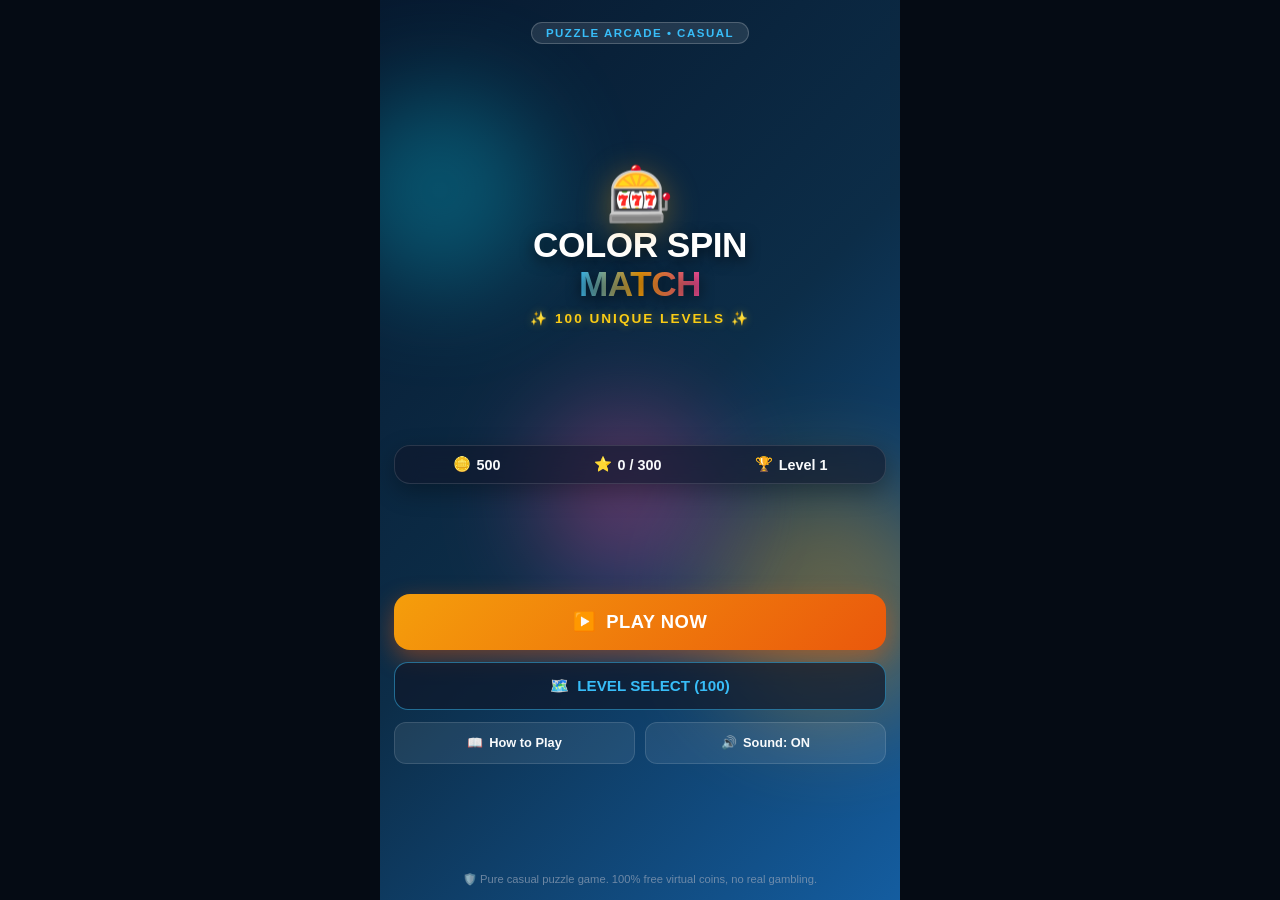
==== index.html @ ac259c71 "feat: initialize Color Spin Match game foundation - Add project structure with index.html, style.css" ====
<!DOCTYPE html>
<html lang="en">
<head>
  <meta charset="UTF-8">
  <meta name="viewport" content="width=device-width, initial-scale=1.0, maximum-scale=1.0, user-scalable=no, viewport-fit=cover">
  <meta name="description" content="Color Spin Match – 100 Level Casual Slot Match Puzzle Game">
  <meta name="theme-color" content="#050b14">
  <title>Color Spin Match – 100 Levels</title>
  <link rel="stylesheet" href="./style.css">
</head>
<body>
  <!-- Canvas for Celebration Particles & Fireworks -->
  <canvas id="particles-canvas"></canvas>

  <!-- Main Container -->
  <div id="app" class="app-container">

    <!-- HOME SCREEN -->
    <section id="screen-home" class="screen active">
      <div class="home-decorations">
        <div class="decor-orb orb-1"></div>
        <div class="decor-orb orb-2"></div>
        <div class="decor-orb orb-3"></div>
      </div>
      <div class="home-content">
        <div class="game-badge">PUZZLE ARCADE • CASUAL</div>
        <div class="logo-group">
          <div class="logo-icon-spin">🎰</div>
          <h1 class="game-title">COLOR SPIN<br><span class="title-highlight">MATCH</span></h1>
          <div class="level-tag">✨ 100 UNIQUE LEVELS ✨</div>
        </div>

        <div class="home-stats-card">
          <div class="stat-pill">
            <span class="pill-icon">🪙</span>
            <span id="home-coins" class="pill-val">500</span>
          </div>
          <div class="stat-pill">
            <span class="pill-icon">⭐</span>
            <span id="home-stars" class="pill-val">0 / 300</span>
          </div>
          <div class="stat-pill">
            <span class="pill-icon">🏆</span>
            <span id="home-level-progress" class="pill-val">Level 1</span>
          </div>
        </div>

        <div class="home-menu">
          <button id="btn-play" class="btn-main pulse-btn" data-action="play">
            <span class="btn-icon">▶️</span> PLAY NOW
          </button>
          <button id="btn-level-select" class="btn-sub" data-action="level-select">
            <span class="btn-icon">🗺️</span> LEVEL SELECT (100)
          </button>
          <div class="home-row-btns">
            <button id="btn-how-to-play" class="btn-icon-label" data-action="how-to-play">
              <span>📖</span> How to Play
            </button>
            <button id="btn-sound-toggle-home" class="btn-icon-label" data-action="toggle-sound">
              <span id="home-sound-icon">🔊</span> Sound: ON
            </button>
          </div>
        </div>

        <div class="safe-notice">
          <span>🛡️ Pure casual puzzle game. 100% free virtual coins, no real gambling.</span>
        </div>
      </div>
    </section>

    <!-- LEVEL SELECT SCREEN -->
    <section id="screen-level-select" class="screen">
      <header class="top-nav">
        <button class="nav-back-btn" data-action="home">← Home</button>
        <h2 class="nav-title">Select Level (1–100)</h2>
        <div class="nav-coins">
          <span>🪙</span> <span class="nav-coin-val">500</span>
        </div>
      </header>

      <!-- World Filter Bar -->
      <div class="world-filter-scroll" id="world-filter-bar">
        <!-- Dynamically injected worlds -->
      </div>

      <!-- Level Grid Container -->
      <div class="level-grid-container" id="level-grid">
        <!-- 100 Level cards rendered here -->
      </div>
    </section>

    <!-- GAME SCREEN -->
    <section id="screen-game" class="screen">
      <!-- Game Top Header -->
      <header class="game-header">
        <div class="header-left">
          <button class="btn-header-icon" id="btn-game-back" data-action="level-select" title="Level Select">🗺️</button>
          <button class="btn-header-icon" id="btn-game-restart" data-action="restart" title="Restart Level">🔄</button>
        </div>
        <div class="level-indicator">
          <span class="level-theme-badge" id="hud-theme-badge">💧 Water World</span>
          <h2 class="level-number-text" id="hud-level-text">LEVEL 1 / 100</h2>
        </div>
        <div class="header-right">
          <div class="coin-display">
            <span>🪙</span> <span id="hud-coins">500</span>
          </div>
          <button class="btn-header-icon" id="btn-sound-toggle-game" data-action="toggle-sound">🔊</button>
        </div>
      </header>

      <!-- Objective & Stats Bar -->
      <div class="objective-bar">
        <div class="obj-card obj-target">
          <span class="obj-label">TARGET</span>
          <span class="obj-val" id="hud-target">500</span>
        </div>
        <div class="obj-card obj-score">
          <span class="obj-label">SCORE</span>
          <span class="obj-val" id="hud-score">0</span>
          <div class="score-progress-bar">
            <div class="score-fill" id="hud-score-fill" style="width: 0%;"></div>
          </div>
        </div>
        <div class="obj-card obj-moves">
          <span class="obj-label">MOVES</span>
          <span class="obj-val" id="hud-moves">10</span>
        </div>
      </div>

      <!-- Combo & Special Status Banner -->
      <div class="combo-banner-wrap">
        <div class="combo-banner" id="combo-banner">COMBO x2!</div>
        <div class="special-event-banner" id="event-banner">⚡ FIRE vs WATER!</div>
      </div>

      <!-- Slot Machine Cabinet Frame -->
      <div class="slot-cabinet" id="slot-cabinet">
        <div class="cabinet-rim-top">
          <div class="rim-light l1"></div>
          <div class="rim-light l2"></div>
          <div class="rim-light l3"></div>
          <div class="rim-light l4"></div>
          <div class="rim-light l5"></div>
        </div>

        <!-- The Reels Viewport -->
        <div class="reels-viewport" id="reels-viewport">
          <div class="reels-container" id="reels-container">
            <!-- 3 to 5 Reels dynamically injected -->
          </div>
          <!-- Win Payline Overlay Lines -->
          <svg class="paylines-overlay" id="paylines-overlay"></svg>
        </div>

        <div class="cabinet-rim-bottom">
          <span class="cabinet-marquee" id="cabinet-marquee">MATCH 3, 4 OR 5 TO WIN!</span>
        </div>
      </div>

      <!-- In-Game Powerup Boosters -->
      <div class="boosters-tray">
        <button class="booster-btn" id="btn-boost-moves" data-booster="moves" title="Add 3 Moves (100 🪙)">
          <span class="b-icon">⚡</span>
          <span class="b-label">+3 Moves</span>
          <span class="b-cost">100🪙</span>
        </button>
        <button class="booster-btn" id="btn-boost-wild" data-booster="wild" title="Rainbow Wild (200 🪙)">
          <span class="b-icon">🌈</span>
          <span class="b-label">Wild Reel</span>
          <span class="b-cost">200🪙</span>
        </button>
        <button class="booster-btn" id="btn-boost-bomb" data-booster="bomb" title="Clear Obstacles (150 🪙)">
          <span class="b-icon">💣</span>
          <span class="b-label">Bomb Blast</span>
          <span class="b-cost">150🪙</span>
        </button>
      </div>

      <!-- Bottom Controls: Large Tactile Spin Button -->
      <div class="spin-controls">
        <button id="btn-auto-spin" class="btn-auto" data-action="toggle-auto">
          <span>AUTO</span>
          <small id="auto-status">OFF</small>
        </button>
        <button id="btn-spin" class="btn-spin-large" data-action="spin">
          <div class="btn-spin-inner">
            <span class="spin-icon">🎰</span>
            <span class="spin-text">SPIN</span>
          </div>
        </button>
        <div class="quick-info">
          <span class="info-tip">SPACE: Spin</span>
        </div>
      </div>
    </section>

    <!-- VICTORY MODAL -->
    <div id="modal-victory" class="modal-overlay">
      <div class="modal-card victory-card">
        <div class="modal-header-icon">🎉</div>
        <h2 class="modal-title" id="victory-title">LEVEL COMPLETE!</h2>
        <div class="stars-row" id="victory-stars">
          <span class="star-item">⭐</span>
          <span class="star-item">⭐</span>
          <span class="star-item">⭐</span>
        </div>
        <div class="modal-stats-list">
          <div class="m-stat-row">
            <span>Score Reached:</span>
            <strong id="victory-score">1,250</strong>
          </div>
          <div class="m-stat-row">
            <span>Moves Remaining:</span>
            <strong id="victory-moves">4</strong>
          </div>
          <div class="m-stat-row">
            <span>Coins Earned:</span>
            <strong class="gold-text" id="victory-coins">+85 🪙</strong>
          </div>
        </div>
        <div class="modal-actions">
          <button class="btn-modal-action btn-next-level" id="btn-next-level" data-action="next-level">
            NEXT LEVEL ▶️
          </button>
          <div class="modal-sub-actions">
            <button class="btn-modal-sub" id="btn-replay-level" data-action="restart">🔄 Replay</button>
            <button class="btn-modal-sub" data-action="level-select">🗺️ Levels</button>
          </div>
        </div>
      </div>
    </div>

    <!-- GAME OVER / OUT OF MOVES MODAL -->
    <div id="modal-gameover" class="modal-overlay">
      <div class="modal-card gameover-card">
        <div class="modal-header-icon">💔</div>
        <h2 class="modal-title">OUT OF MOVES!</h2>
        <p class="modal-subtitle">You didn't reach the target score in time.</p>
        <div class="modal-stats-list">
          <div class="m-stat-row">
            <span>Target:</span>
            <strong id="gameover-target">1,000</strong>
          </div>
          <div class="m-stat-row">
            <span>Your Score:</span>
            <strong id="gameover-score">820</strong>
          </div>
        </div>
        <div class="modal-actions">
          <button class="btn-modal-action btn-retry" data-action="restart">
            🔄 TRY AGAIN
          </button>
          <button class="btn-modal-action btn-continue-moves" id="btn-buy-continue" data-booster="continue">
            ⚡ +3 Moves (100 🪙)
          </button>
          <button class="btn-modal-sub" data-action="level-select">🗺️ Level Select</button>
        </div>
      </div>
    </div>

    <!-- LEVEL 100 GRAND FINALE WINNER MODAL -->
    <div id="modal-grand-finale" class="modal-overlay">
      <div class="modal-card finale-card">
        <div class="finale-crown">👑</div>
        <h2 class="finale-title">100 LEVELS COMPLETE!</h2>
        <div class="master-badge">🏆 COLOR MATCH MASTER 🏆</div>
        <p class="finale-desc">
          Astounding achievement! You mastered all 20 worlds, solved every water, screw, fire, ice, robot, candy, space, and cosmic slot challenge!
        </p>
        <div class="finale-coins">
          <span>+5,000 BONUS COINS! 🪙</span>
        </div>
        <div class="modal-actions">
          <button class="btn-modal-action btn-replay-all" data-action="home">
            🏠 RETURN HOME
          </button>
          <button class="btn-modal-sub" data-action="level-select">
            🗺️ VIEW ALL LEVELS
          </button>
        </div>
      </div>
    </div>

    <!-- HOW TO PLAY MODAL -->
    <div id="modal-how-to-play" class="modal-overlay">
      <div class="modal-card how-card">
        <div class="how-header">
          <h3>📖 How to Play</h3>
          <button class="close-modal-btn" data-action="close-modal">✕</button>
        </div>
        <div class="how-content-scroll">
          <div class="how-section">
            <h4>🎰 Spin & Match</h4>
            <p>Press <strong>SPIN</strong> to roll the reels. Reels decelerate and stop one by one.</p>
            <ul>
              <li><strong>2 of a kind</strong> = Small Match (Points + Coins)</li>
              <li><strong>3 of a kind</strong> = Match (High Points)</li>
              <li><strong>4 of a kind</strong> = Super Match (+Combo Multiplier!)</li>
              <li><strong>5 of a kind</strong> = Mega Match (+Screen Shake & Mega Bonus!)</li>
            </ul>
          </div>
          <div class="how-section">
            <h4>✨ Special Symbols</h4>
            <div class="symbol-guide-grid">
              <div class="guide-item"><span>🌈</span><strong>Wild</strong><p>Substitutes for any normal symbol.</p></div>
              <div class="guide-item"><span>🌟</span><strong>Super Wild</strong><p>Matches any symbol with extra bonus points.</p></div>
              <div class="guide-item"><span>💣</span><strong>Bomb</strong><p>Detonates and converts adjacent symbols.</p></div>
              <div class="guide-item"><span>❓</span><strong>Mystery</strong><p>Reveals a high-tier symbol upon stopping.</p></div>
              <div class="guide-item"><span>🔒</span><strong>Locked</strong><p>Must be matched to crack open.</p></div>
              <div class="guide-item"><span>✖️2</span><strong>Multiplier</strong><p>Doubles all win scores on this spin.</p></div>
            </div>
          </div>
          <div class="how-section">
            <h4>🌍 20 Worlds & 100 Levels</h4>
            <p>Every 5 levels brings a completely new world theme, colors, and mechanics:</p>
            <p><strong>1-5:</strong> Water World • <strong>6-10:</strong> Machine World • <strong>11-15:</strong> Water + Machine • <strong>16-20:</strong> Fire World • <strong>21-25:</strong> Fire + Water • <strong>26-30:</strong> Ice World • <strong>31-35:</strong> Fire + Ice • <strong>36-40:</strong> Forest World • <strong>46-50:</strong> Candy World • <strong>56-60:</strong> Space World • <strong>76-80:</strong> Robot World • <strong>86-90:</strong> Rainbow World • <strong>91-100:</strong> Ultimate Finale!</p>
          </div>
          <div class="how-section">
            <h4>⌨️ Controls & Shortcuts</h4>
            <p><strong>Mobile:</strong> Tap the big SPIN button. Smooth responsive touch.<br>
            <strong>PC:</strong> Press <strong>SPACE</strong> to spin, <strong>R</strong> to restart, <strong>ESC</strong> for menu.</p>
          </div>
        </div>
        <button class="btn-modal-action" data-action="close-modal">GOT IT! LET'S PLAY</button>
      </div>
    </div>

  </div>

  <script src="./script.js"></script>
</body>
</html>
---- style.css ----
/* Color Spin Match - 100 Levels Responsive Stylesheet */
/* Standalone Web & GitHub Pages Optimized */

:root {
  --primary-color: #06b6d4;
  --primary-glow: rgba(6, 182, 212, 0.4);
  --accent-gold: #f59e0b;
  --bg-gradient: linear-gradient(135deg, #07192f 0%, #0c2d48 50%, #145da0 100%);
  --cabinet-bg: rgba(15, 23, 42, 0.85);
  --cabinet-border: #38bdf8;
  --cabinet-rim: #0284c7;
  --tile-bg: rgba(30, 41, 59, 0.7);
  --tile-border: rgba(255, 255, 255, 0.12);
  --text-main: #f8fafc;
  --text-muted: #94a3b8;
  --safe-top: env(safe-area-inset-top, 0px);
  --safe-bottom: env(safe-area-inset-bottom, 0px);
}

/* Global Reset & Mobile Constraints */
* {
  box-sizing: border-box;
  margin: 0;
  padding: 0;
  -webkit-tap-highlight-color: transparent;
  user-select: none;
  -webkit-user-select: none;
}

html, body {
  width: 100%;
  height: 100%;
  overflow: hidden;
  background-color: #050b14;
  color: var(--text-main);
  font-family: -apple-system, BlinkMacSystemFont, "Segoe UI", Roboto, Helvetica, Arial, sans-serif;
  touch-action: manipulation;
}

/* Particles Canvas */
#particles-canvas {
  position: fixed;
  top: 0;
  left: 0;
  width: 100%;
  height: 100%;
  pointer-events: none;
  z-index: 100;
}

/* App Container */
.app-container {
  position: relative;
  width: 100%;
  height: 100%;
  max-width: 520px;
  margin: 0 auto;
  overflow: hidden;
  display: flex;
  flex-direction: column;
  background: var(--bg-gradient);
  transition: background 0.6s cubic-bezier(0.4, 0, 0.2, 1);
}

/* Screens */
.screen {
  position: absolute;
  top: 0;
  left: 0;
  width: 100%;
  height: 100%;
  display: none;
  flex-direction: column;
  padding: calc(var(--safe-top) + 12px) 14px calc(var(--safe-bottom) + 14px) 14px;
  opacity: 0;
  transform: scale(0.98);
  transition: opacity 0.3s ease, transform 0.3s ease;
  z-index: 10;
  overflow: hidden;
}

.screen.active {
  display: flex;
  opacity: 1;
  transform: scale(1);
  z-index: 20;
}

/* ==========================================================================
   HOME SCREEN
   ========================================================================== */
#screen-home {
  justify-content: space-between;
  align-items: center;
  text-align: center;
}

.home-decorations {
  position: absolute;
  inset: 0;
  pointer-events: none;
  overflow: hidden;
}

.decor-orb {
  position: absolute;
  border-radius: 50%;
  filter: blur(50px);
  opacity: 0.35;
  animation: floatOrb 8s infinite alternate ease-in-out;
}

.orb-1 {
  width: 200px;
  height: 200px;
  background: #06b6d4;
  top: 10%;
  left: -40px;
}

.orb-2 {
  width: 240px;
  height: 240px;
  background: #f59e0b;
  bottom: 20%;
  right: -50px;
  animation-duration: 11s;
}

.orb-3 {
  width: 180px;
  height: 180px;
  background: #ec4899;
  top: 45%;
  left: 30%;
  animation-duration: 9s;
}

@keyframes floatOrb {
  0% { transform: translate(0, 0) scale(1); }
  100% { transform: translate(25px, 20px) scale(1.15); }
}

.home-content {
  position: relative;
  z-index: 2;
  width: 100%;
  height: 100%;
  display: flex;
  flex-direction: column;
  justify-content: space-between;
  align-items: center;
}

.game-badge {
  display: inline-block;
  padding: 4px 14px;
  border-radius: 20px;
  font-size: 0.72rem;
  letter-spacing: 1.5px;
  font-weight: 700;
  background: rgba(255, 255, 255, 0.1);
  border: 1px solid rgba(255, 255, 255, 0.2);
  color: #38bdf8;
  margin-top: 10px;
}

.logo-group {
  margin: 10px 0;
}

.logo-icon-spin {
  font-size: 3.4rem;
  filter: drop-shadow(0 6px 16px rgba(245, 158, 11, 0.4));
  animation: gentleBounce 2.5s infinite ease-in-out;
}

@keyframes gentleBounce {
  0%, 100% { transform: translateY(0); }
  50% { transform: translateY(-8px); }
}

.game-title {
  font-size: 2.2rem;
  font-weight: 900;
  line-height: 1.1;
  letter-spacing: -0.5px;
  color: #ffffff;
  text-shadow: 0 4px 14px rgba(0, 0, 0, 0.6);
}

.title-highlight {
  background: linear-gradient(90deg, #38bdf8, #f59e0b, #ec4899);
  -webkit-background-clip: text;
  -webkit-text-fill-color: transparent;
}

.level-tag {
  font-size: 0.85rem;
  font-weight: 800;
  letter-spacing: 2px;
  color: #facc15;
  margin-top: 6px;
  text-shadow: 0 0 10px rgba(250, 204, 21, 0.4);
}

.home-stats-card {
  display: flex;
  gap: 10px;
  background: rgba(15, 23, 42, 0.6);
  backdrop-filter: blur(12px);
  border: 1px solid rgba(255, 255, 255, 0.12);
  border-radius: 16px;
  padding: 10px 16px;
  width: 100%;
  justify-content: space-around;
  box-shadow: 0 8px 24px rgba(0, 0, 0, 0.3);
}

.stat-pill {
  display: flex;
  align-items: center;
  gap: 6px;
  font-size: 0.9rem;
  font-weight: 700;
}

.home-menu {
  display: flex;
  flex-direction: column;
  gap: 12px;
  width: 100%;
}

.btn-main {
  width: 100%;
  height: 56px;
  border: none;
  border-radius: 16px;
  background: linear-gradient(135deg, #f59e0b, #ea580c);
  color: #ffffff;
  font-size: 1.15rem;
  font-weight: 800;
  letter-spacing: 0.5px;
  display: flex;
  align-items: center;
  justify-content: center;
  gap: 10px;
  box-shadow: 0 8px 25px rgba(234, 88, 12, 0.45);
  cursor: pointer;
  transition: transform 0.15s, box-shadow 0.15s;
}

.btn-main:active {
  transform: scale(0.96);
  box-shadow: 0 3px 10px rgba(234, 88, 12, 0.3);
}

.pulse-btn {
  animation: pulseScale 2s infinite ease-in-out;
}

@keyframes pulseScale {
  0%, 100% { transform: scale(1); }
  50% { transform: scale(1.02); }
}

.btn-sub {
  width: 100%;
  height: 48px;
  border: 1.5px solid rgba(56, 189, 248, 0.5);
  border-radius: 14px;
  background: rgba(15, 23, 42, 0.7);
  color: #38bdf8;
  font-size: 0.95rem;
  font-weight: 700;
  display: flex;
  align-items: center;
  justify-content: center;
  gap: 8px;
  cursor: pointer;
  transition: transform 0.15s, background 0.15s;
}

.btn-sub:active {
  transform: scale(0.97);
  background: rgba(56, 189, 248, 0.15);
}

.home-row-btns {
  display: flex;
  gap: 10px;
  width: 100%;
}

.btn-icon-label {
  flex: 1;
  height: 42px;
  border-radius: 12px;
  background: rgba(255, 255, 255, 0.08);
  border: 1px solid rgba(255, 255, 255, 0.12);
  color: var(--text-main);
  font-size: 0.8rem;
  font-weight: 600;
  display: flex;
  align-items: center;
  justify-content: center;
  gap: 6px;
  cursor: pointer;
}

.btn-icon-label:active {
  background: rgba(255, 255, 255, 0.15);
}

.safe-notice {
  font-size: 0.7rem;
  color: var(--text-muted);
  opacity: 0.7;
}

/* ==========================================================================
   LEVEL SELECT SCREEN
   ========================================================================== */
#screen-level-select {
  padding-bottom: 0;
}

.top-nav {
  display: flex;
  align-items: center;
  justify-content: space-between;
  margin-bottom: 10px;
}

.nav-back-btn {
  background: rgba(255, 255, 255, 0.1);
  border: 1px solid rgba(255, 255, 255, 0.15);
  color: var(--text-main);
  padding: 7px 12px;
  border-radius: 10px;
  font-size: 0.85rem;
  font-weight: 700;
  cursor: pointer;
}

.nav-title {
  font-size: 1.1rem;
  font-weight: 800;
  color: #ffffff;
}

.nav-coins {
  font-size: 0.9rem;
  font-weight: 700;
  color: #facc15;
  background: rgba(15, 23, 42, 0.6);
  padding: 5px 10px;
  border-radius: 12px;
  border: 1px solid rgba(250, 204, 21, 0.25);
}

/* World Filter Scroll */
.world-filter-scroll {
  display: flex;
  gap: 8px;
  overflow-x: auto;
  padding-bottom: 8px;
  margin-bottom: 8px;
  scrollbar-width: none;
}

.world-filter-scroll::-webkit-scrollbar {
  display: none;
}

.filter-chip {
  flex-shrink: 0;
  padding: 6px 12px;
  border-radius: 20px;
  font-size: 0.72rem;
  font-weight: 700;
  background: rgba(15, 23, 42, 0.65);
  border: 1px solid rgba(255, 255, 255, 0.12);
  color: var(--text-muted);
  cursor: pointer;
  white-space: nowrap;
}

.filter-chip.active {
  background: var(--primary-color);
  color: #ffffff;
  border-color: #ffffff;
  box-shadow: 0 2px 10px var(--primary-glow);
}

/* Level Grid */
.level-grid-container {
  flex: 1;
  overflow-y: auto;
  padding-bottom: 24px;
  display: flex;
  flex-direction: column;
  gap: 16px;
  scrollbar-width: thin;
}

.world-group-section {
  background: rgba(15, 23, 42, 0.5);
  border-radius: 16px;
  padding: 12px;
  border: 1px solid rgba(255, 255, 255, 0.08);
}

.world-group-header {
  display: flex;
  justify-content: space-between;
  align-items: center;
  margin-bottom: 10px;
}

.world-group-title {
  font-size: 0.85rem;
  font-weight: 800;
  letter-spacing: 0.5px;
  display: flex;
  align-items: center;
  gap: 6px;
}

.world-range-tag {
  font-size: 0.7rem;
  color: var(--text-muted);
  background: rgba(255, 255, 255, 0.08);
  padding: 2px 6px;
  border-radius: 6px;
}

.level-cards-row {
  display: grid;
  grid-template-columns: repeat(5, 1fr);
  gap: 8px;
}

.lvl-card {
  aspect-ratio: 1;
  border-radius: 12px;
  display: flex;
  flex-direction: column;
  align-items: center;
  justify-content: center;
  font-weight: 800;
  font-size: 0.95rem;
  background: rgba(30, 41, 59, 0.6);
  border: 1.5px solid rgba(255, 255, 255, 0.1);
  color: var(--text-main);
  position: relative;
  cursor: pointer;
  transition: transform 0.15s, box-shadow 0.15s;
}

.lvl-card:active {
  transform: scale(0.93);
}

.lvl-card.completed {
  background: linear-gradient(135deg, rgba(16, 185, 129, 0.25), rgba(6, 182, 212, 0.25));
  border-color: #10b981;
}

.lvl-card.current {
  background: linear-gradient(135deg, rgba(245, 158, 11, 0.35), rgba(234, 88, 12, 0.35));
  border-color: #f59e0b;
  box-shadow: 0 0 12px rgba(245, 158, 11, 0.5);
  animation: pulseCard 2s infinite ease-in-out;
}

@keyframes pulseCard {
  0%, 100% { border-color: #f59e0b; }
  50% { border-color: #facc15; box-shadow: 0 0 16px rgba(250, 204, 21, 0.7); }
}

.lvl-card.locked {
  background: rgba(15, 23, 42, 0.4);
  border-color: rgba(255, 255, 255, 0.05);
  color: #475569;
  cursor: not-allowed;
  opacity: 0.55;
}

.lvl-stars {
  font-size: 0.55rem;
  line-height: 1;
  margin-top: 2px;
  letter-spacing: -1px;
}

.lvl-check {
  font-size: 0.65rem;
  color: #10b981;
}

/* ==========================================================================
   GAME SCREEN
   ========================================================================== */
#screen-game {
  justify-content: space-between;
}

.game-header {
  display: flex;
  align-items: center;
  justify-content: space-between;
  width: 100%;
}

.header-left, .header-right {
  display: flex;
  align-items: center;
  gap: 6px;
}

.btn-header-icon {
  width: 36px;
  height: 36px;
  border-radius: 10px;
  background: rgba(15, 23, 42, 0.7);
  border: 1px solid rgba(255, 255, 255, 0.15);
  color: #ffffff;
  font-size: 1rem;
  display: flex;
  align-items: center;
  justify-content: center;
  cursor: pointer;
}

.btn-header-icon:active {
  transform: scale(0.9);
}

.level-indicator {
  text-align: center;
}

.level-theme-badge {
  display: inline-block;
  font-size: 0.65rem;
  font-weight: 700;
  text-transform: uppercase;
  letter-spacing: 1px;
  color: var(--primary-color);
  background: rgba(255, 255, 255, 0.08);
  padding: 1px 8px;
  border-radius: 10px;
}

.level-number-text {
  font-size: 1.05rem;
  font-weight: 900;
  color: #ffffff;
  letter-spacing: 0.5px;
}

.coin-display {
  display: flex;
  align-items: center;
  gap: 4px;
  background: rgba(15, 23, 42, 0.7);
  border: 1px solid rgba(250, 204, 21, 0.3);
  padding: 4px 8px;
  border-radius: 10px;
  font-size: 0.82rem;
  font-weight: 800;
  color: #facc15;
}

/* Objective Bar */
.objective-bar {
  display: grid;
  grid-template-columns: 1fr 1.6fr 1fr;
  gap: 8px;
  margin: 6px 0;
}

.obj-card {
  background: rgba(15, 23, 42, 0.75);
  backdrop-filter: blur(8px);
  border: 1px solid rgba(255, 255, 255, 0.1);
  border-radius: 12px;
  padding: 6px 8px;
  text-align: center;
  display: flex;
  flex-direction: column;
  justify-content: center;
  position: relative;
}

.obj-label {
  font-size: 0.62rem;
  font-weight: 800;
  letter-spacing: 0.8px;
  color: var(--text-muted);
}

.obj-val {
  font-size: 1.15rem;
  font-weight: 900;
  color: #ffffff;
}

.obj-target .obj-val { color: #f59e0b; }
.obj-score .obj-val { color: #38bdf8; }
.obj-moves .obj-val { color: #10b981; }

.obj-moves.danger .obj-val {
  color: #ef4444;
  animation: moveBlink 0.8s infinite;
}

@keyframes moveBlink {
  50% { opacity: 0.4; }
}

.score-progress-bar {
  width: 100%;
  height: 4px;
  background: rgba(255, 255, 255, 0.1);
  border-radius: 4px;
  overflow: hidden;
  margin-top: 3px;
}

.score-fill {
  height: 100%;
  background: linear-gradient(90deg, #38bdf8, #10b981);
  transition: width 0.3s ease;
}

/* Combo Banner */
.combo-banner-wrap {
  height: 24px;
  display: flex;
  align-items: center;
  justify-content: center;
  position: relative;
}

.combo-banner, .special-event-banner {
  display: none;
  font-size: 0.8rem;
  font-weight: 800;
  padding: 2px 14px;
  border-radius: 12px;
  letter-spacing: 0.5px;
  animation: popIn 0.3s cubic-bezier(0.175, 0.885, 0.32, 1.275);
}

.combo-banner {
  background: linear-gradient(90deg, #f59e0b, #ec4899);
  color: #ffffff;
  box-shadow: 0 0 12px rgba(245, 158, 11, 0.6);
}

.special-event-banner {
  background: linear-gradient(90deg, #ef4444, #06b6d4);
  color: #ffffff;
  box-shadow: 0 0 12px rgba(6, 182, 212, 0.6);
}

@keyframes popIn {
  0% { transform: scale(0.5); opacity: 0; }
  100% { transform: scale(1); opacity: 1; }
}

/* Slot Machine Cabinet Frame */
.slot-cabinet {
  flex: 1;
  max-height: 400px;
  min-height: 270px;
  background: var(--cabinet-bg);
  border: 2px solid var(--cabinet-border);
  border-radius: 20px;
  box-shadow: 0 8px 30px rgba(0, 0, 0, 0.5), inset 0 0 20px rgba(0, 0, 0, 0.6);
  display: flex;
  flex-direction: column;
  padding: 8px;
  position: relative;
  overflow: hidden;
  transition: border-color 0.4s;
}

.cabinet-rim-top {
  display: flex;
  justify-content: space-around;
  padding-bottom: 6px;
}

.rim-light {
  width: 8px;
  height: 8px;
  border-radius: 50%;
  background: #facc15;
  box-shadow: 0 0 6px #facc15;
  animation: blinkLights 1.2s infinite alternate;
}

.l2 { animation-delay: 0.2s; }
.l3 { animation-delay: 0.4s; }
.l4 { animation-delay: 0.6s; }
.l5 { animation-delay: 0.8s; }

@keyframes blinkLights {
  0% { opacity: 0.3; transform: scale(0.8); }
  100% { opacity: 1; transform: scale(1.1); }
}

/* Reels Viewport */
.reels-viewport {
  flex: 1;
  position: relative;
  background: rgba(5, 11, 20, 0.85);
  border-radius: 14px;
  overflow: hidden;
  border: 1px solid rgba(255, 255, 255, 0.08);
}

/* Reels Container (Holds 3 to 5 reels side by side) */
.reels-container {
  display: flex;
  width: 100%;
  height: 100%;
  position: relative;
  z-index: 2;
}

.reel-column {
  flex: 1;
  height: 100%;
  display: flex;
  flex-direction: column;
  position: relative;
  border-right: 1px solid rgba(255, 255, 255, 0.06);
  overflow: hidden;
}

.reel-column:last-child {
  border-right: none;
}

/* The vertical moving strip */
.reel-strip {
  display: flex;
  flex-direction: column;
  width: 100%;
  position: absolute;
  top: 0;
  left: 0;
  will-change: transform;
}

.reel-strip.spinning {
  filter: blur(1.5px);
}

/* Slot Tile Cell */
.slot-tile {
  width: 100%;
  display: flex;
  flex-direction: column;
  align-items: center;
  justify-content: center;
  position: relative;
  user-select: none;
  transition: transform 0.25s, filter 0.25s;
}

.tile-inner {
  width: 88%;
  height: 88%;
  background: var(--tile-bg);
  border: 1px solid var(--tile-border);
  border-radius: 12px;
  display: flex;
  align-items: center;
  justify-content: center;
  position: relative;
  transition: transform 0.2s, box-shadow 0.2s;
}

.tile-symbol {
  font-size: 2rem;
  line-height: 1;
  display: flex;
  align-items: center;
  justify-content: center;
  filter: drop-shadow(0 2px 5px rgba(0, 0, 0, 0.4));
  transition: transform 0.2s cubic-bezier(0.175, 0.885, 0.32, 1.275);
}

/* Matched tile effects */
.slot-tile.matched .tile-inner {
  background: rgba(245, 158, 11, 0.35);
  border-color: #facc15;
  box-shadow: 0 0 15px rgba(250, 204, 21, 0.8), inset 0 0 10px rgba(250, 204, 21, 0.5);
  animation: matchBounce 0.6s infinite alternate ease-in-out;
}

.slot-tile.matched .tile-symbol {
  transform: scale(1.22);
}

@keyframes matchBounce {
  0% { transform: scale(1); }
  100% { transform: scale(1.08); }
}

/* Special Symbol Glows */
.slot-tile.wild .tile-inner {
  border-color: #ec4899;
  box-shadow: 0 0 10px rgba(236, 72, 153, 0.5);
}

.slot-tile.super-wild .tile-inner {
  border-color: #facc15;
  box-shadow: 0 0 12px rgba(250, 204, 21, 0.7);
  animation: rainbowBorder 1.5s infinite linear;
}

@keyframes rainbowBorder {
  0% { border-color: #ef4444; }
  33% { border-color: #10b981; }
  66% { border-color: #38bdf8; }
  100% { border-color: #ef4444; }
}

.slot-tile.locked .tile-inner::after {
  content: "🔒";
  position: absolute;
  top: 2px;
  right: 2px;
  font-size: 0.75rem;
  background: rgba(0, 0, 0, 0.6);
  border-radius: 4px;
  padding: 1px 2px;
}

.slot-tile.frozen .tile-inner::before {
  content: "";
  position: absolute;
  inset: 0;
  background: rgba(56, 189, 248, 0.3);
  border-radius: 12px;
  backdrop-filter: blur(1px);
}

/* Paylines Overlay SVG */
.paylines-overlay {
  position: absolute;
  inset: 0;
  width: 100%;
  height: 100%;
  pointer-events: none;
  z-index: 5;
}

.payline-path {
  fill: none;
  stroke-linecap: round;
  stroke-linejoin: round;
  animation: dash 1s linear infinite;
}

/* Cabinet Marquee */
.cabinet-rim-bottom {
  text-align: center;
  padding-top: 5px;
}

.cabinet-marquee {
  font-size: 0.68rem;
  font-weight: 800;
  letter-spacing: 1px;
  color: var(--accent-gold);
  text-shadow: 0 0 6px rgba(245, 158, 11, 0.5);
}

/* Boosters Tray */
.boosters-tray {
  display: flex;
  gap: 8px;
  margin: 6px 0;
}

.booster-btn {
  flex: 1;
  background: rgba(15, 23, 42, 0.75);
  border: 1px solid rgba(255, 255, 255, 0.12);
  border-radius: 12px;
  padding: 6px 4px;
  display: flex;
  flex-direction: column;
  align-items: center;
  justify-content: center;
  color: var(--text-main);
  cursor: pointer;
  transition: transform 0.15s, background 0.15s;
}

.booster-btn:active {
  transform: scale(0.94);
  background: rgba(255, 255, 255, 0.1);
}

.b-icon { font-size: 1.1rem; line-height: 1; }
.b-label { font-size: 0.65rem; font-weight: 700; margin-top: 2px; }
.b-cost { font-size: 0.6rem; color: #facc15; font-weight: 800; }

/* Spin Controls */
.spin-controls {
  display: flex;
  align-items: center;
  justify-content: space-between;
  gap: 12px;
  width: 100%;
  margin-top: 4px;
}

.btn-auto {
  width: 60px;
  height: 60px;
  border-radius: 16px;
  background: rgba(15, 23, 42, 0.8);
  border: 1.5px solid rgba(255, 255, 255, 0.15);
  color: var(--text-main);
  font-size: 0.75rem;
  font-weight: 800;
  display: flex;
  flex-direction: column;
  align-items: center;
  justify-content: center;
  cursor: pointer;
}

.btn-auto.active {
  background: rgba(239, 68, 68, 0.3);
  border-color: #ef4444;
  color: #ef4444;
}

.btn-spin-large {
  flex: 1;
  height: 64px;
  border-radius: 20px;
  border: none;
  background: linear-gradient(135deg, #10b981 0%, #059669 100%);
  color: #ffffff;
  font-size: 1.3rem;
  font-weight: 900;
  cursor: pointer;
  box-shadow: 0 8px 24px rgba(16, 185, 129, 0.5), inset 0 2px 4px rgba(255, 255, 255, 0.4);
  transition: transform 0.1s, box-shadow 0.1s, filter 0.2s;
  display: flex;
  align-items: center;
  justify-content: center;
}

.btn-spin-large:active {
  transform: scale(0.96);
  box-shadow: 0 2px 8px rgba(16, 185, 129, 0.4);
}

.btn-spin-large.disabled {
  filter: grayscale(0.8) opacity(0.6);
  cursor: not-allowed;
  pointer-events: none;
}

.btn-spin-inner {
  display: flex;
  align-items: center;
  justify-content: center;
  gap: 8px;
}

.spin-icon {
  font-size: 1.6rem;
  animation: spinWiggle 3s infinite ease-in-out;
}

@keyframes spinWiggle {
  0%, 100% { transform: rotate(0deg); }
  25% { transform: rotate(-8deg); }
  75% { transform: rotate(8deg); }
}

.quick-info {
  width: 60px;
  text-align: center;
}

.info-tip {
  font-size: 0.62rem;
  color: var(--text-muted);
  font-weight: 600;
}

/* Screen Shake */
.shake-screen {
  animation: screenShake 0.45s cubic-bezier(0.36, 0.07, 0.19, 0.97) both;
}

@keyframes screenShake {
  10%, 90% { transform: translate3d(-2px, 0, 0); }
  20%, 80% { transform: translate3d(3px, 0, 0); }
  30%, 50%, 70% { transform: translate3d(-4px, 0, 0); }
  40%, 60% { transform: translate3d(4px, 0, 0); }
}

/* ==========================================================================
   MODALS
   ========================================================================== */
.modal-overlay {
  position: fixed;
  inset: 0;
  background: rgba(0, 0, 0, 0.82);
  backdrop-filter: blur(8px);
  display: none;
  align-items: center;
  justify-content: center;
  padding: 16px;
  z-index: 200;
}

.modal-overlay.active {
  display: flex;
}

.modal-card {
  width: 100%;
  max-width: 380px;
  background: rgba(15, 23, 42, 0.95);
  border: 1.5px solid rgba(255, 255, 255, 0.15);
  border-radius: 24px;
  padding: 24px 20px;
  text-align: center;
  box-shadow: 0 16px 40px rgba(0, 0, 0, 0.7);
  animation: modalScale 0.3s cubic-bezier(0.175, 0.885, 0.32, 1.275);
}

@keyframes modalScale {
  0% { transform: scale(0.8); opacity: 0; }
  100% { transform: scale(1); opacity: 1; }
}

.modal-header-icon {
  font-size: 3.2rem;
  margin-bottom: 6px;
}

.modal-title {
  font-size: 1.5rem;
  font-weight: 900;
  color: #ffffff;
}

.modal-subtitle {
  font-size: 0.85rem;
  color: var(--text-muted);
  margin-top: 4px;
}

.stars-row {
  font-size: 2rem;
  margin: 12px 0;
  display: flex;
  justify-content: center;
  gap: 8px;
}

.star-item {
  filter: drop-shadow(0 2px 8px rgba(250, 204, 21, 0.5));
}

.modal-stats-list {
  background: rgba(30, 41, 59, 0.6);
  border-radius: 14px;
  padding: 12px;
  margin: 14px 0;
  display: flex;
  flex-direction: column;
  gap: 8px;
}

.m-stat-row {
  display: flex;
  justify-content: space-between;
  font-size: 0.9rem;
}

.gold-text {
  color: #facc15;
}

.modal-actions {
  display: flex;
  flex-direction: column;
  gap: 10px;
  margin-top: 14px;
}

.btn-modal-action {
  width: 100%;
  height: 50px;
  border-radius: 14px;
  border: none;
  background: linear-gradient(135deg, #10b981, #059669);
  color: #ffffff;
  font-size: 1.05rem;
  font-weight: 800;
  cursor: pointer;
  box-shadow: 0 6px 20px rgba(16, 185, 129, 0.4);
}

.btn-modal-action:active {
  transform: scale(0.96);
}

.btn-retry {
  background: linear-gradient(135deg, #f59e0b, #ea580c);
  box-shadow: 0 6px 20px rgba(234, 88, 12, 0.4);
}

.btn-continue-moves {
  background: linear-gradient(135deg, #38bdf8, #2563eb);
}

.modal-sub-actions {
  display: flex;
  gap: 8px;
}

.btn-modal-sub {
  flex: 1;
  height: 42px;
  border-radius: 12px;
  background: rgba(255, 255, 255, 0.08);
  border: 1px solid rgba(255, 255, 255, 0.15);
  color: var(--text-main);
  font-size: 0.85rem;
  font-weight: 700;
  cursor: pointer;
}

/* Grand Finale Modal */
.finale-card {
  border-color: #facc15;
  background: linear-gradient(135deg, #1e1b4b 0%, #311042 100%);
  box-shadow: 0 0 50px rgba(250, 204, 21, 0.4);
}

.finale-crown {
  font-size: 4rem;
  animation: crownFloat 2s infinite ease-in-out;
}

@keyframes crownFloat {
  0%, 100% { transform: translateY(0) rotate(-3deg); }
  50% { transform: translateY(-8px) rotate(3deg); }
}

.master-badge {
  font-size: 1.15rem;
  font-weight: 900;
  color: #facc15;
  letter-spacing: 1px;
  margin: 6px 0;
  text-shadow: 0 0 12px rgba(250, 204, 21, 0.6);
}

.finale-desc {
  font-size: 0.85rem;
  color: #e2e8f0;
  line-height: 1.4;
  margin: 10px 0;
}

.finale-coins {
  font-size: 1.1rem;
  font-weight: 800;
  color: #facc15;
  background: rgba(250, 204, 21, 0.15);
  border: 1px dashed #facc15;
  padding: 8px;
  border-radius: 12px;
}

/* How to Play Modal */
.how-card {
  max-height: 85vh;
  display: flex;
  flex-direction: column;
  text-align: left;
}

.how-header {
  display: flex;
  justify-content: space-between;
  align-items: center;
  margin-bottom: 12px;
}

.close-modal-btn {
  background: none;
  border: none;
  color: var(--text-muted);
  font-size: 1.2rem;
  cursor: pointer;
}

.how-content-scroll {
  flex: 1;
  overflow-y: auto;
  padding-right: 4px;
  display: flex;
  flex-direction: column;
  gap: 14px;
  margin-bottom: 14px;
}

.how-section h4 {
  font-size: 0.95rem;
  color: #38bdf8;
  margin-bottom: 4px;
}

.how-section p, .how-section ul {
  font-size: 0.8rem;
  color: var(--text-muted);
  line-height: 1.4;
}

.how-section ul {
  margin-left: 16px;
  margin-top: 4px;
}

.symbol-guide-grid {
  display: grid;
  grid-template-columns: 1fr 1fr;
  gap: 8px;
  margin-top: 6px;
}

.guide-item {
  background: rgba(30, 41, 59, 0.5);
  border-radius: 10px;
  padding: 6px 8px;
  display: flex;
  flex-direction: column;
  gap: 2px;
}

.guide-item span {
  font-size: 1.3rem;
}

.guide-item strong {
  font-size: 0.78rem;
  color: #ffffff;
}

.guide-item p {
  font-size: 0.68rem;
}
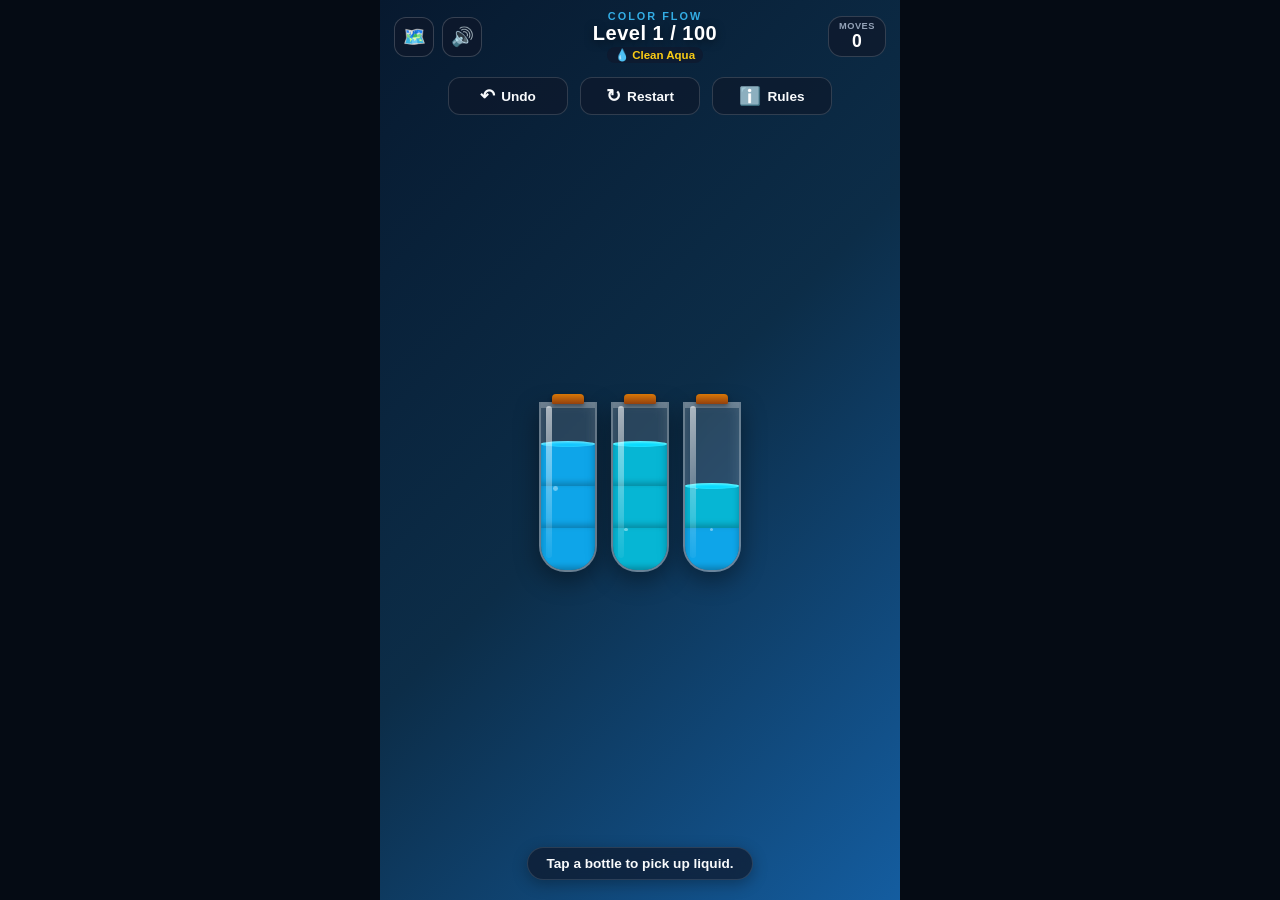
==== commit ff5d35c8: "feat: rebrand project to Color Flow Transitioned the game from a color slot puzzle to a water sort p" ====
--- a/index.html
+++ b/index.html
@@ -3,326 +3,180 @@
 <head>
   <meta charset="UTF-8">
   <meta name="viewport" content="width=device-width, initial-scale=1.0, maximum-scale=1.0, user-scalable=no, viewport-fit=cover">
-  <meta name="description" content="Color Spin Match – 100 Level Casual Slot Match Puzzle Game">
-  <meta name="theme-color" content="#050b14">
-  <title>Color Spin Match – 100 Levels</title>
+  <meta name="description" content="Color Flow – 100 Level Water Color Sort Puzzle Game">
+  <meta name="theme-color" content="#07192f">
+  <title>Color Flow – Water Sort Puzzle</title>
   <link rel="stylesheet" href="./style.css">
 </head>
 <body>
-  <!-- Canvas for Celebration Particles & Fireworks -->
-  <canvas id="particles-canvas"></canvas>
+  <!-- Confetti / Particle Effects Canvas -->
+  <canvas id="fx-canvas"></canvas>
 
-  <!-- Main Container -->
-  <div id="app" class="app-container">
+  <!-- Main Game Container -->
+  <div id="game-app" class="game-container">
 
-    <!-- HOME SCREEN -->
-    <section id="screen-home" class="screen active">
-      <div class="home-decorations">
-        <div class="decor-orb orb-1"></div>
-        <div class="decor-orb orb-2"></div>
-        <div class="decor-orb orb-3"></div>
+    <!-- Top Navigation & Controls Bar -->
+    <header class="game-top-bar">
+      <div class="top-bar-left">
+        <button id="btn-home" class="ctrl-btn icon-only" title="Home / Levels" data-action="levels">🗺️</button>
+        <button id="btn-sound" class="ctrl-btn icon-only" title="Toggle Sound" data-action="toggle-sound">🔊</button>
       </div>
-      <div class="home-content">
-        <div class="game-badge">PUZZLE ARCADE • CASUAL</div>
-        <div class="logo-group">
-          <div class="logo-icon-spin">🎰</div>
-          <h1 class="game-title">COLOR SPIN<br><span class="title-highlight">MATCH</span></h1>
-          <div class="level-tag">✨ 100 UNIQUE LEVELS ✨</div>
+
+      <div class="level-meta">
+        <div class="game-brand-title">COLOR FLOW</div>
+        <div class="level-badge" id="hud-level-badge">Level 1 / 100</div>
+        <div class="world-theme-name" id="hud-world-name">💧 Aqua Water</div>
+      </div>
+
+      <div class="top-bar-right">
+        <div class="moves-counter-pill">
+          <span class="pill-label">MOVES</span>
+          <span class="pill-number" id="hud-moves">0</span>
         </div>
+      </div>
+    </header>
 
-        <div class="home-stats-card">
-          <div class="stat-pill">
-            <span class="pill-icon">🪙</span>
-            <span id="home-coins" class="pill-val">500</span>
+    <!-- Quick Action Bar (Undo, Restart, Hint) -->
+    <div class="quick-action-bar">
+      <button id="btn-undo" class="action-btn" title="Undo last move" data-action="undo">
+        <span class="action-icon">↶</span>
+        <span class="action-text">Undo</span>
+      </button>
+      <button id="btn-restart" class="action-btn" title="Restart level" data-action="restart">
+        <span class="action-icon">↻</span>
+        <span class="action-text">Restart</span>
+      </button>
+      <button id="btn-info" class="action-btn" title="How to play" data-action="how-to-play">
+        <span class="action-icon">ℹ️</span>
+        <span class="action-text">Rules</span>
+      </button>
+    </div>
+
+    <!-- Main Puzzle Playing Board -->
+    <main class="board-viewport" id="board-viewport">
+      <!-- Water pouring connection stream / pipe overlay -->
+      <svg id="pipe-stream-svg" class="pipe-stream-overlay"></svg>
+
+      <!-- Bottle Containers Grid -->
+      <div class="bottles-stage" id="bottles-stage">
+        <!-- Bottle elements dynamically injected here -->
+      </div>
+    </main>
+
+    <!-- Bottom Instruction & Status Banner -->
+    <footer class="bottom-guidance-bar">
+      <div class="instruction-box" id="instruction-box">
+        Tap a bottle, then choose where to pour.
+      </div>
+    </footer>
+
+    <!-- LEVEL COMPLETE MODAL -->
+    <div id="modal-victory" class="modal-backdrop">
+      <div class="modal-dialog victory-dialog">
+        <div class="trophy-bounce">🏆</div>
+        <h2 class="dialog-title" id="victory-title">LEVEL SOLVED!</h2>
+        <div class="star-rating-row" id="victory-stars">
+          <span class="star-icon">⭐</span>
+          <span class="star-icon">⭐</span>
+          <span class="star-icon">⭐</span>
+        </div>
+        <div class="victory-details-card">
+          <div class="v-row">
+            <span>Level:</span>
+            <strong id="victory-lvl-num">1</strong>
           </div>
-          <div class="stat-pill">
-            <span class="pill-icon">⭐</span>
-            <span id="home-stars" class="pill-val">0 / 300</span>
+          <div class="v-row">
+            <span>Total Moves:</span>
+            <strong id="victory-move-count">12</strong>
           </div>
-          <div class="stat-pill">
-            <span class="pill-icon">🏆</span>
-            <span id="home-level-progress" class="pill-val">Level 1</span>
+          <div class="v-row">
+            <span>Theme:</span>
+            <strong id="victory-theme-name">Clean Aqua</strong>
           </div>
         </div>
-
-        <div class="home-menu">
-          <button id="btn-play" class="btn-main pulse-btn" data-action="play">
-            <span class="btn-icon">▶️</span> PLAY NOW
-          </button>
-          <button id="btn-level-select" class="btn-sub" data-action="level-select">
-            <span class="btn-icon">🗺️</span> LEVEL SELECT (100)
-          </button>
-          <div class="home-row-btns">
-            <button id="btn-how-to-play" class="btn-icon-label" data-action="how-to-play">
-              <span>📖</span> How to Play
-            </button>
-            <button id="btn-sound-toggle-home" class="btn-icon-label" data-action="toggle-sound">
-              <span id="home-sound-icon">🔊</span> Sound: ON
-            </button>
-          </div>
-        </div>
-
-        <div class="safe-notice">
-          <span>🛡️ Pure casual puzzle game. 100% free virtual coins, no real gambling.</span>
-        </div>
-      </div>
-    </section>
-
-    <!-- LEVEL SELECT SCREEN -->
-    <section id="screen-level-select" class="screen">
-      <header class="top-nav">
-        <button class="nav-back-btn" data-action="home">← Home</button>
-        <h2 class="nav-title">Select Level (1–100)</h2>
-        <div class="nav-coins">
-          <span>🪙</span> <span class="nav-coin-val">500</span>
-        </div>
-      </header>
-
-      <!-- World Filter Bar -->
-      <div class="world-filter-scroll" id="world-filter-bar">
-        <!-- Dynamically injected worlds -->
-      </div>
-
-      <!-- Level Grid Container -->
-      <div class="level-grid-container" id="level-grid">
-        <!-- 100 Level cards rendered here -->
-      </div>
-    </section>
-
-    <!-- GAME SCREEN -->
-    <section id="screen-game" class="screen">
-      <!-- Game Top Header -->
-      <header class="game-header">
-        <div class="header-left">
-          <button class="btn-header-icon" id="btn-game-back" data-action="level-select" title="Level Select">🗺️</button>
-          <button class="btn-header-icon" id="btn-game-restart" data-action="restart" title="Restart Level">🔄</button>
-        </div>
-        <div class="level-indicator">
-          <span class="level-theme-badge" id="hud-theme-badge">💧 Water World</span>
-          <h2 class="level-number-text" id="hud-level-text">LEVEL 1 / 100</h2>
-        </div>
-        <div class="header-right">
-          <div class="coin-display">
-            <span>🪙</span> <span id="hud-coins">500</span>
-          </div>
-          <button class="btn-header-icon" id="btn-sound-toggle-game" data-action="toggle-sound">🔊</button>
-        </div>
-      </header>
-
-      <!-- Objective & Stats Bar -->
-      <div class="objective-bar">
-        <div class="obj-card obj-target">
-          <span class="obj-label">TARGET</span>
-          <span class="obj-val" id="hud-target">500</span>
-        </div>
-        <div class="obj-card obj-score">
-          <span class="obj-label">SCORE</span>
-          <span class="obj-val" id="hud-score">0</span>
-          <div class="score-progress-bar">
-            <div class="score-fill" id="hud-score-fill" style="width: 0%;"></div>
-          </div>
-        </div>
-        <div class="obj-card obj-moves">
-          <span class="obj-label">MOVES</span>
-          <span class="obj-val" id="hud-moves">10</span>
-        </div>
-      </div>
-
-      <!-- Combo & Special Status Banner -->
-      <div class="combo-banner-wrap">
-        <div class="combo-banner" id="combo-banner">COMBO x2!</div>
-        <div class="special-event-banner" id="event-banner">⚡ FIRE vs WATER!</div>
-      </div>
-
-      <!-- Slot Machine Cabinet Frame -->
-      <div class="slot-cabinet" id="slot-cabinet">
-        <div class="cabinet-rim-top">
-          <div class="rim-light l1"></div>
-          <div class="rim-light l2"></div>
-          <div class="rim-light l3"></div>
-          <div class="rim-light l4"></div>
-          <div class="rim-light l5"></div>
-        </div>
-
-        <!-- The Reels Viewport -->
-        <div class="reels-viewport" id="reels-viewport">
-          <div class="reels-container" id="reels-container">
-            <!-- 3 to 5 Reels dynamically injected -->
-          </div>
-          <!-- Win Payline Overlay Lines -->
-          <svg class="paylines-overlay" id="paylines-overlay"></svg>
-        </div>
-
-        <div class="cabinet-rim-bottom">
-          <span class="cabinet-marquee" id="cabinet-marquee">MATCH 3, 4 OR 5 TO WIN!</span>
-        </div>
-      </div>
-
-      <!-- In-Game Powerup Boosters -->
-      <div class="boosters-tray">
-        <button class="booster-btn" id="btn-boost-moves" data-booster="moves" title="Add 3 Moves (100 🪙)">
-          <span class="b-icon">⚡</span>
-          <span class="b-label">+3 Moves</span>
-          <span class="b-cost">100🪙</span>
-        </button>
-        <button class="booster-btn" id="btn-boost-wild" data-booster="wild" title="Rainbow Wild (200 🪙)">
-          <span class="b-icon">🌈</span>
-          <span class="b-label">Wild Reel</span>
-          <span class="b-cost">200🪙</span>
-        </button>
-        <button class="booster-btn" id="btn-boost-bomb" data-booster="bomb" title="Clear Obstacles (150 🪙)">
-          <span class="b-icon">💣</span>
-          <span class="b-label">Bomb Blast</span>
-          <span class="b-cost">150🪙</span>
-        </button>
-      </div>
-
-      <!-- Bottom Controls: Large Tactile Spin Button -->
-      <div class="spin-controls">
-        <button id="btn-auto-spin" class="btn-auto" data-action="toggle-auto">
-          <span>AUTO</span>
-          <small id="auto-status">OFF</small>
-        </button>
-        <button id="btn-spin" class="btn-spin-large" data-action="spin">
-          <div class="btn-spin-inner">
-            <span class="spin-icon">🎰</span>
-            <span class="spin-text">SPIN</span>
-          </div>
-        </button>
-        <div class="quick-info">
-          <span class="info-tip">SPACE: Spin</span>
-        </div>
-      </div>
-    </section>
-
-    <!-- VICTORY MODAL -->
-    <div id="modal-victory" class="modal-overlay">
-      <div class="modal-card victory-card">
-        <div class="modal-header-icon">🎉</div>
-        <h2 class="modal-title" id="victory-title">LEVEL COMPLETE!</h2>
-        <div class="stars-row" id="victory-stars">
-          <span class="star-item">⭐</span>
-          <span class="star-item">⭐</span>
-          <span class="star-item">⭐</span>
-        </div>
-        <div class="modal-stats-list">
-          <div class="m-stat-row">
-            <span>Score Reached:</span>
-            <strong id="victory-score">1,250</strong>
-          </div>
-          <div class="m-stat-row">
-            <span>Moves Remaining:</span>
-            <strong id="victory-moves">4</strong>
-          </div>
-          <div class="m-stat-row">
-            <span>Coins Earned:</span>
-            <strong class="gold-text" id="victory-coins">+85 🪙</strong>
-          </div>
-        </div>
-        <div class="modal-actions">
-          <button class="btn-modal-action btn-next-level" id="btn-next-level" data-action="next-level">
-            NEXT LEVEL ▶️
-          </button>
-          <div class="modal-sub-actions">
-            <button class="btn-modal-sub" id="btn-replay-level" data-action="restart">🔄 Replay</button>
-            <button class="btn-modal-sub" data-action="level-select">🗺️ Levels</button>
+        <div class="dialog-actions">
+          <button id="btn-next-level" class="btn-primary" data-action="next-level">NEXT LEVEL ▶️</button>
+          <div class="dialog-sub-actions">
+            <button class="btn-secondary" data-action="restart">↻ Replay</button>
+            <button class="btn-secondary" data-action="levels">🗺️ Levels</button>
           </div>
         </div>
       </div>
     </div>
 
-    <!-- GAME OVER / OUT OF MOVES MODAL -->
-    <div id="modal-gameover" class="modal-overlay">
-      <div class="modal-card gameover-card">
-        <div class="modal-header-icon">💔</div>
-        <h2 class="modal-title">OUT OF MOVES!</h2>
-        <p class="modal-subtitle">You didn't reach the target score in time.</p>
-        <div class="modal-stats-list">
-          <div class="m-stat-row">
-            <span>Target:</span>
-            <strong id="gameover-target">1,000</strong>
-          </div>
-          <div class="m-stat-row">
-            <span>Your Score:</span>
-            <strong id="gameover-score">820</strong>
-          </div>
+    <!-- LEVEL SELECT (1 TO 100) MODAL -->
+    <div id="modal-levels" class="modal-backdrop">
+      <div class="modal-dialog levels-dialog">
+        <div class="modal-head">
+          <h3 class="modal-head-title">Select Level (1–100)</h3>
+          <button class="btn-close-modal" data-action="close-modal">✕</button>
         </div>
-        <div class="modal-actions">
-          <button class="btn-modal-action btn-retry" data-action="restart">
-            🔄 TRY AGAIN
-          </button>
-          <button class="btn-modal-action btn-continue-moves" id="btn-buy-continue" data-booster="continue">
-            ⚡ +3 Moves (100 🪙)
-          </button>
-          <button class="btn-modal-sub" data-action="level-select">🗺️ Level Select</button>
+
+        <!-- World category tabs -->
+        <div class="world-tabs-scroller" id="world-tabs-bar">
+          <!-- Dynamically populated world category buttons -->
+        </div>
+
+        <!-- 100 Level badges grid -->
+        <div class="levels-scroll-container" id="levels-grid-container">
+          <!-- Levels injected by JS -->
         </div>
       </div>
     </div>
 
-    <!-- LEVEL 100 GRAND FINALE WINNER MODAL -->
-    <div id="modal-grand-finale" class="modal-overlay">
-      <div class="modal-card finale-card">
-        <div class="finale-crown">👑</div>
-        <h2 class="finale-title">100 LEVELS COMPLETE!</h2>
-        <div class="master-badge">🏆 COLOR MATCH MASTER 🏆</div>
-        <p class="finale-desc">
-          Astounding achievement! You mastered all 20 worlds, solved every water, screw, fire, ice, robot, candy, space, and cosmic slot challenge!
-        </p>
-        <div class="finale-coins">
-          <span>+5,000 BONUS COINS! 🪙</span>
+    <!-- HOW TO PLAY / RULES MODAL -->
+    <div id="modal-rules" class="modal-backdrop">
+      <div class="modal-dialog rules-dialog">
+        <div class="modal-head">
+          <h3 class="modal-head-title">📖 Water Sort Rules</h3>
+          <button class="btn-close-modal" data-action="close-modal">✕</button>
         </div>
-        <div class="modal-actions">
-          <button class="btn-modal-action btn-replay-all" data-action="home">
-            🏠 RETURN HOME
-          </button>
-          <button class="btn-modal-sub" data-action="level-select">
-            🗺️ VIEW ALL LEVELS
-          </button>
+        <div class="rules-body">
+          <div class="rule-item">
+            <div class="rule-icon">🧪</div>
+            <div class="rule-desc">
+              <strong>Objective:</strong> Sort all colored liquids until each bottle holds exactly <strong>one single color</strong>.
+            </div>
+          </div>
+          <div class="rule-item">
+            <div class="rule-icon">👆</div>
+            <div class="rule-desc">
+              <strong>How to Pour:</strong> Tap a bottle to pick it up, then tap another bottle to pour water through the connection pipe.
+            </div>
+          </div>
+          <div class="rule-item">
+            <div class="rule-icon">💧</div>
+            <div class="rule-desc">
+              <strong>Matching Colors:</strong> You can only pour onto the <em>same color</em> (or into an empty container) if there is enough space.
+            </div>
+          </div>
+          <div class="rule-item">
+            <div class="rule-icon">↶</div>
+            <div class="rule-desc">
+              <strong>No Penalties:</strong> Use <strong>Undo</strong> anytime. Every single level is 100% free and solvable!
+            </div>
+          </div>
+          <div class="rule-item">
+            <div class="rule-icon">🌍</div>
+            <div class="rule-desc">
+              <strong>20 Evolving Worlds:</strong> Progress through Pipe Water, Screw Cap Flasks, Frozen Ice, Fire Mist, Rainforest, Candy Syrup, Space Energy Tubes, and more!
+            </div>
+          </div>
         </div>
+        <button class="btn-primary" data-action="close-modal">GOT IT, LET'S PLAY!</button>
       </div>
     </div>
 
-    <!-- HOW TO PLAY MODAL -->
-    <div id="modal-how-to-play" class="modal-overlay">
-      <div class="modal-card how-card">
-        <div class="how-header">
-          <h3>📖 How to Play</h3>
-          <button class="close-modal-btn" data-action="close-modal">✕</button>
-        </div>
-        <div class="how-content-scroll">
-          <div class="how-section">
-            <h4>🎰 Spin & Match</h4>
-            <p>Press <strong>SPIN</strong> to roll the reels. Reels decelerate and stop one by one.</p>
-            <ul>
-              <li><strong>2 of a kind</strong> = Small Match (Points + Coins)</li>
-              <li><strong>3 of a kind</strong> = Match (High Points)</li>
-              <li><strong>4 of a kind</strong> = Super Match (+Combo Multiplier!)</li>
-              <li><strong>5 of a kind</strong> = Mega Match (+Screen Shake & Mega Bonus!)</li>
-            </ul>
-          </div>
-          <div class="how-section">
-            <h4>✨ Special Symbols</h4>
-            <div class="symbol-guide-grid">
-              <div class="guide-item"><span>🌈</span><strong>Wild</strong><p>Substitutes for any normal symbol.</p></div>
-              <div class="guide-item"><span>🌟</span><strong>Super Wild</strong><p>Matches any symbol with extra bonus points.</p></div>
-              <div class="guide-item"><span>💣</span><strong>Bomb</strong><p>Detonates and converts adjacent symbols.</p></div>
-              <div class="guide-item"><span>❓</span><strong>Mystery</strong><p>Reveals a high-tier symbol upon stopping.</p></div>
-              <div class="guide-item"><span>🔒</span><strong>Locked</strong><p>Must be matched to crack open.</p></div>
-              <div class="guide-item"><span>✖️2</span><strong>Multiplier</strong><p>Doubles all win scores on this spin.</p></div>
-            </div>
-          </div>
-          <div class="how-section">
-            <h4>🌍 20 Worlds & 100 Levels</h4>
-            <p>Every 5 levels brings a completely new world theme, colors, and mechanics:</p>
-            <p><strong>1-5:</strong> Water World • <strong>6-10:</strong> Machine World • <strong>11-15:</strong> Water + Machine • <strong>16-20:</strong> Fire World • <strong>21-25:</strong> Fire + Water • <strong>26-30:</strong> Ice World • <strong>31-35:</strong> Fire + Ice • <strong>36-40:</strong> Forest World • <strong>46-50:</strong> Candy World • <strong>56-60:</strong> Space World • <strong>76-80:</strong> Robot World • <strong>86-90:</strong> Rainbow World • <strong>91-100:</strong> Ultimate Finale!</p>
-          </div>
-          <div class="how-section">
-            <h4>⌨️ Controls & Shortcuts</h4>
-            <p><strong>Mobile:</strong> Tap the big SPIN button. Smooth responsive touch.<br>
-            <strong>PC:</strong> Press <strong>SPACE</strong> to spin, <strong>R</strong> to restart, <strong>ESC</strong> for menu.</p>
-          </div>
-        </div>
-        <button class="btn-modal-action" data-action="close-modal">GOT IT! LET'S PLAY</button>
+    <!-- GRAND MASTER CELEBRATION (LEVEL 100 COMPLETE) -->
+    <div id="modal-grand-master" class="modal-backdrop">
+      <div class="modal-dialog grand-dialog">
+        <div class="crown-glow">👑</div>
+        <h2 class="dialog-title gold-title">100 LEVELS COMPLETE!</h2>
+        <div class="master-subtitle">🏆 MASTER OF COLOR FLOW 🏆</div>
+        <p class="master-message">
+          Sensational! You completed every single one of the 100 water sort puzzles across all 20 unique worlds!
+        </p>
+        <button class="btn-primary" data-action="levels">🗺️ LEVEL SELECTION</button>
       </div>
     </div>
 
--- a/style.css
+++ b/style.css
@@ -1,23 +1,20 @@
-/* Color Spin Match - 100 Levels Responsive Stylesheet */
-/* Standalone Web & GitHub Pages Optimized */
+/* Color Flow – Water Sort Puzzle 
+   Modern, Fluid, Mobile-First Stylesheet */
 
 :root {
-  --primary-color: #06b6d4;
-  --primary-glow: rgba(6, 182, 212, 0.4);
-  --accent-gold: #f59e0b;
   --bg-gradient: linear-gradient(135deg, #07192f 0%, #0c2d48 50%, #145da0 100%);
-  --cabinet-bg: rgba(15, 23, 42, 0.85);
-  --cabinet-border: #38bdf8;
-  --cabinet-rim: #0284c7;
-  --tile-bg: rgba(30, 41, 59, 0.7);
-  --tile-border: rgba(255, 255, 255, 0.12);
-  --text-main: #f8fafc;
+  --accent-color: #38bdf8;
+  --accent-glow: rgba(56, 189, 248, 0.45);
+  --glass-tint: rgba(255, 255, 255, 0.12);
+  --glass-border: rgba(255, 255, 255, 0.3);
+  --text-primary: #f8fafc;
   --text-muted: #94a3b8;
+  --card-bg: rgba(15, 23, 42, 0.85);
   --safe-top: env(safe-area-inset-top, 0px);
   --safe-bottom: env(safe-area-inset-bottom, 0px);
 }
 
-/* Global Reset & Mobile Constraints */
+/* Global Reset */
 * {
   box-sizing: border-box;
   margin: 0;
@@ -32,994 +29,404 @@
   height: 100%;
   overflow: hidden;
   background-color: #050b14;
-  color: var(--text-main);
+  color: var(--text-primary);
   font-family: -apple-system, BlinkMacSystemFont, "Segoe UI", Roboto, Helvetica, Arial, sans-serif;
   touch-action: manipulation;
 }
 
-/* Particles Canvas */
-#particles-canvas {
+/* FX / Particles Canvas */
+#fx-canvas {
   position: fixed;
-  top: 0;
-  left: 0;
+  inset: 0;
   width: 100%;
   height: 100%;
   pointer-events: none;
   z-index: 100;
 }
 
-/* App Container */
-.app-container {
+/* Main App Wrapper */
+.game-container {
   position: relative;
   width: 100%;
   height: 100%;
   max-width: 520px;
   margin: 0 auto;
-  overflow: hidden;
   display: flex;
   flex-direction: column;
   background: var(--bg-gradient);
-  transition: background 0.6s cubic-bezier(0.4, 0, 0.2, 1);
-}
-
-/* Screens */
-.screen {
-  position: absolute;
-  top: 0;
-  left: 0;
-  width: 100%;
-  height: 100%;
-  display: none;
-  flex-direction: column;
-  padding: calc(var(--safe-top) + 12px) 14px calc(var(--safe-bottom) + 14px) 14px;
-  opacity: 0;
-  transform: scale(0.98);
-  transition: opacity 0.3s ease, transform 0.3s ease;
-  z-index: 10;
-  overflow: hidden;
-}
-
-.screen.active {
-  display: flex;
-  opacity: 1;
-  transform: scale(1);
-  z-index: 20;
+  transition: background 0.7s cubic-bezier(0.4, 0, 0.2, 1);
+  padding: calc(var(--safe-top) + 10px) 14px calc(var(--safe-bottom) + 12px) 14px;
 }
 
 /* ==========================================================================
-   HOME SCREEN
+   TOP BAR & HEADER
    ========================================================================== */
-#screen-home {
+.game-top-bar {
+  display: flex;
+  align-items: center;
   justify-content: space-between;
-  align-items: center;
+  width: 100%;
+  padding-bottom: 8px;
+}
+
+.top-bar-left, .top-bar-right {
+  display: flex;
+  align-items: center;
+  gap: 8px;
+}
+
+.ctrl-btn {
+  width: 40px;
+  height: 40px;
+  border-radius: 12px;
+  background: rgba(15, 23, 42, 0.7);
+  border: 1px solid rgba(255, 255, 255, 0.18);
+  color: #ffffff;
+  font-size: 1.15rem;
+  display: flex;
+  align-items: center;
+  justify-content: center;
+  cursor: pointer;
+  transition: transform 0.15s, background 0.15s;
+}
+
+.ctrl-btn:active {
+  transform: scale(0.92);
+  background: rgba(255, 255, 255, 0.2);
+}
+
+.level-meta {
   text-align: center;
 }
 
-.home-decorations {
-  position: absolute;
-  inset: 0;
-  pointer-events: none;
-  overflow: hidden;
-}
-
-.decor-orb {
-  position: absolute;
-  border-radius: 50%;
-  filter: blur(50px);
-  opacity: 0.35;
-  animation: floatOrb 8s infinite alternate ease-in-out;
-}
-
-.orb-1 {
-  width: 200px;
-  height: 200px;
-  background: #06b6d4;
-  top: 10%;
-  left: -40px;
-}
-
-.orb-2 {
-  width: 240px;
-  height: 240px;
-  background: #f59e0b;
-  bottom: 20%;
-  right: -50px;
-  animation-duration: 11s;
-}
-
-.orb-3 {
-  width: 180px;
-  height: 180px;
-  background: #ec4899;
-  top: 45%;
-  left: 30%;
-  animation-duration: 9s;
-}
-
-@keyframes floatOrb {
-  0% { transform: translate(0, 0) scale(1); }
-  100% { transform: translate(25px, 20px) scale(1.15); }
-}
-
-.home-content {
-  position: relative;
-  z-index: 2;
-  width: 100%;
-  height: 100%;
-  display: flex;
-  flex-direction: column;
-  justify-content: space-between;
-  align-items: center;
-}
-
-.game-badge {
-  display: inline-block;
-  padding: 4px 14px;
-  border-radius: 20px;
-  font-size: 0.72rem;
-  letter-spacing: 1.5px;
-  font-weight: 700;
-  background: rgba(255, 255, 255, 0.1);
-  border: 1px solid rgba(255, 255, 255, 0.2);
-  color: #38bdf8;
-  margin-top: 10px;
-}
-
-.logo-group {
-  margin: 10px 0;
-}
-
-.logo-icon-spin {
-  font-size: 3.4rem;
-  filter: drop-shadow(0 6px 16px rgba(245, 158, 11, 0.4));
-  animation: gentleBounce 2.5s infinite ease-in-out;
-}
-
-@keyframes gentleBounce {
-  0%, 100% { transform: translateY(0); }
-  50% { transform: translateY(-8px); }
-}
-
-.game-title {
-  font-size: 2.2rem;
-  font-weight: 900;
-  line-height: 1.1;
-  letter-spacing: -0.5px;
-  color: #ffffff;
-  text-shadow: 0 4px 14px rgba(0, 0, 0, 0.6);
-}
-
-.title-highlight {
-  background: linear-gradient(90deg, #38bdf8, #f59e0b, #ec4899);
-  -webkit-background-clip: text;
-  -webkit-text-fill-color: transparent;
-}
-
-.level-tag {
-  font-size: 0.85rem;
+.game-brand-title {
+  font-size: 0.68rem;
   font-weight: 800;
   letter-spacing: 2px;
+  color: var(--accent-color);
+  opacity: 0.9;
+}
+
+.level-badge {
+  font-size: 1.25rem;
+  font-weight: 900;
+  letter-spacing: 0.5px;
+  color: #ffffff;
+  text-shadow: 0 2px 8px rgba(0, 0, 0, 0.5);
+}
+
+.world-theme-name {
+  font-size: 0.72rem;
+  font-weight: 700;
   color: #facc15;
-  margin-top: 6px;
-  text-shadow: 0 0 10px rgba(250, 204, 21, 0.4);
-}
-
-.home-stats-card {
-  display: flex;
-  gap: 10px;
   background: rgba(15, 23, 42, 0.6);
-  backdrop-filter: blur(12px);
-  border: 1px solid rgba(255, 255, 255, 0.12);
-  border-radius: 16px;
-  padding: 10px 16px;
-  width: 100%;
-  justify-content: space-around;
-  box-shadow: 0 8px 24px rgba(0, 0, 0, 0.3);
-}
-
-.stat-pill {
-  display: flex;
-  align-items: center;
-  gap: 6px;
-  font-size: 0.9rem;
-  font-weight: 700;
-}
-
-.home-menu {
-  display: flex;
-  flex-direction: column;
+  padding: 1px 8px;
+  border-radius: 10px;
+  display: inline-block;
+  margin-top: 2px;
+}
+
+.moves-counter-pill {
+  background: rgba(15, 23, 42, 0.7);
+  border: 1px solid rgba(255, 255, 255, 0.16);
+  border-radius: 14px;
+  padding: 4px 10px;
+  display: flex;
+  flex-direction: column;
+  align-items: center;
+  min-width: 58px;
+}
+
+.pill-label {
+  font-size: 0.58rem;
+  font-weight: 800;
+  color: var(--text-muted);
+  letter-spacing: 0.5px;
+}
+
+.pill-number {
+  font-size: 1.1rem;
+  font-weight: 900;
+  color: #ffffff;
+}
+
+/* Quick Action Bar (Undo, Restart, Info) */
+.quick-action-bar {
+  display: flex;
+  justify-content: center;
   gap: 12px;
-  width: 100%;
-}
-
-.btn-main {
-  width: 100%;
-  height: 56px;
-  border: none;
-  border-radius: 16px;
-  background: linear-gradient(135deg, #f59e0b, #ea580c);
-  color: #ffffff;
-  font-size: 1.15rem;
-  font-weight: 800;
-  letter-spacing: 0.5px;
-  display: flex;
-  align-items: center;
-  justify-content: center;
-  gap: 10px;
-  box-shadow: 0 8px 25px rgba(234, 88, 12, 0.45);
-  cursor: pointer;
-  transition: transform 0.15s, box-shadow 0.15s;
-}
-
-.btn-main:active {
-  transform: scale(0.96);
-  box-shadow: 0 3px 10px rgba(234, 88, 12, 0.3);
-}
-
-.pulse-btn {
-  animation: pulseScale 2s infinite ease-in-out;
-}
-
-@keyframes pulseScale {
-  0%, 100% { transform: scale(1); }
-  50% { transform: scale(1.02); }
-}
-
-.btn-sub {
-  width: 100%;
-  height: 48px;
-  border: 1.5px solid rgba(56, 189, 248, 0.5);
-  border-radius: 14px;
-  background: rgba(15, 23, 42, 0.7);
-  color: #38bdf8;
-  font-size: 0.95rem;
-  font-weight: 700;
-  display: flex;
-  align-items: center;
-  justify-content: center;
-  gap: 8px;
-  cursor: pointer;
-  transition: transform 0.15s, background 0.15s;
-}
-
-.btn-sub:active {
-  transform: scale(0.97);
-  background: rgba(56, 189, 248, 0.15);
-}
-
-.home-row-btns {
-  display: flex;
-  gap: 10px;
-  width: 100%;
-}
-
-.btn-icon-label {
+  margin: 6px 0 12px 0;
+}
+
+.action-btn {
   flex: 1;
-  height: 42px;
+  max-width: 120px;
+  height: 38px;
   border-radius: 12px;
-  background: rgba(255, 255, 255, 0.08);
-  border: 1px solid rgba(255, 255, 255, 0.12);
-  color: var(--text-main);
-  font-size: 0.8rem;
-  font-weight: 600;
+  background: rgba(15, 23, 42, 0.65);
+  border: 1px solid rgba(255, 255, 255, 0.15);
+  color: var(--text-primary);
   display: flex;
   align-items: center;
   justify-content: center;
   gap: 6px;
-  cursor: pointer;
-}
-
-.btn-icon-label:active {
-  background: rgba(255, 255, 255, 0.15);
-}
-
-.safe-notice {
-  font-size: 0.7rem;
-  color: var(--text-muted);
-  opacity: 0.7;
-}
-
-/* ==========================================================================
-   LEVEL SELECT SCREEN
-   ========================================================================== */
-#screen-level-select {
-  padding-bottom: 0;
-}
-
-.top-nav {
-  display: flex;
-  align-items: center;
-  justify-content: space-between;
-  margin-bottom: 10px;
-}
-
-.nav-back-btn {
-  background: rgba(255, 255, 255, 0.1);
-  border: 1px solid rgba(255, 255, 255, 0.15);
-  color: var(--text-main);
-  padding: 7px 12px;
-  border-radius: 10px;
   font-size: 0.85rem;
   font-weight: 700;
   cursor: pointer;
-}
-
-.nav-title {
+  transition: transform 0.15s, background 0.15s, border-color 0.15s;
+}
+
+.action-btn:active {
+  transform: scale(0.95);
+  background: rgba(56, 189, 248, 0.2);
+  border-color: var(--accent-color);
+}
+
+.action-icon {
   font-size: 1.1rem;
-  font-weight: 800;
-  color: #ffffff;
-}
-
-.nav-coins {
-  font-size: 0.9rem;
-  font-weight: 700;
-  color: #facc15;
-  background: rgba(15, 23, 42, 0.6);
-  padding: 5px 10px;
-  border-radius: 12px;
-  border: 1px solid rgba(250, 204, 21, 0.25);
-}
-
-/* World Filter Scroll */
-.world-filter-scroll {
-  display: flex;
-  gap: 8px;
-  overflow-x: auto;
-  padding-bottom: 8px;
-  margin-bottom: 8px;
-  scrollbar-width: none;
-}
-
-.world-filter-scroll::-webkit-scrollbar {
-  display: none;
-}
-
-.filter-chip {
-  flex-shrink: 0;
-  padding: 6px 12px;
-  border-radius: 20px;
-  font-size: 0.72rem;
-  font-weight: 700;
-  background: rgba(15, 23, 42, 0.65);
-  border: 1px solid rgba(255, 255, 255, 0.12);
-  color: var(--text-muted);
-  cursor: pointer;
-  white-space: nowrap;
-}
-
-.filter-chip.active {
-  background: var(--primary-color);
-  color: #ffffff;
-  border-color: #ffffff;
-  box-shadow: 0 2px 10px var(--primary-glow);
-}
-
-/* Level Grid */
-.level-grid-container {
-  flex: 1;
-  overflow-y: auto;
-  padding-bottom: 24px;
-  display: flex;
-  flex-direction: column;
-  gap: 16px;
-  scrollbar-width: thin;
-}
-
-.world-group-section {
-  background: rgba(15, 23, 42, 0.5);
-  border-radius: 16px;
-  padding: 12px;
-  border: 1px solid rgba(255, 255, 255, 0.08);
-}
-
-.world-group-header {
-  display: flex;
-  justify-content: space-between;
-  align-items: center;
-  margin-bottom: 10px;
-}
-
-.world-group-title {
-  font-size: 0.85rem;
-  font-weight: 800;
-  letter-spacing: 0.5px;
-  display: flex;
-  align-items: center;
-  gap: 6px;
-}
-
-.world-range-tag {
-  font-size: 0.7rem;
-  color: var(--text-muted);
-  background: rgba(255, 255, 255, 0.08);
-  padding: 2px 6px;
-  border-radius: 6px;
-}
-
-.level-cards-row {
-  display: grid;
-  grid-template-columns: repeat(5, 1fr);
-  gap: 8px;
-}
-
-.lvl-card {
-  aspect-ratio: 1;
-  border-radius: 12px;
-  display: flex;
-  flex-direction: column;
-  align-items: center;
-  justify-content: center;
-  font-weight: 800;
-  font-size: 0.95rem;
-  background: rgba(30, 41, 59, 0.6);
-  border: 1.5px solid rgba(255, 255, 255, 0.1);
-  color: var(--text-main);
-  position: relative;
-  cursor: pointer;
-  transition: transform 0.15s, box-shadow 0.15s;
-}
-
-.lvl-card:active {
-  transform: scale(0.93);
-}
-
-.lvl-card.completed {
-  background: linear-gradient(135deg, rgba(16, 185, 129, 0.25), rgba(6, 182, 212, 0.25));
-  border-color: #10b981;
-}
-
-.lvl-card.current {
-  background: linear-gradient(135deg, rgba(245, 158, 11, 0.35), rgba(234, 88, 12, 0.35));
-  border-color: #f59e0b;
-  box-shadow: 0 0 12px rgba(245, 158, 11, 0.5);
-  animation: pulseCard 2s infinite ease-in-out;
-}
-
-@keyframes pulseCard {
-  0%, 100% { border-color: #f59e0b; }
-  50% { border-color: #facc15; box-shadow: 0 0 16px rgba(250, 204, 21, 0.7); }
-}
-
-.lvl-card.locked {
-  background: rgba(15, 23, 42, 0.4);
-  border-color: rgba(255, 255, 255, 0.05);
-  color: #475569;
-  cursor: not-allowed;
-  opacity: 0.55;
-}
-
-.lvl-stars {
-  font-size: 0.55rem;
-  line-height: 1;
-  margin-top: 2px;
-  letter-spacing: -1px;
-}
-
-.lvl-check {
-  font-size: 0.65rem;
-  color: #10b981;
 }
 
 /* ==========================================================================
-   GAME SCREEN
+   MAIN PUZZLE BOARD & BOTTLES VIEWPORT
    ========================================================================== */
-#screen-game {
-  justify-content: space-between;
-}
-
-.game-header {
-  display: flex;
-  align-items: center;
-  justify-content: space-between;
-  width: 100%;
-}
-
-.header-left, .header-right {
-  display: flex;
-  align-items: center;
-  gap: 6px;
-}
-
-.btn-header-icon {
-  width: 36px;
-  height: 36px;
-  border-radius: 10px;
-  background: rgba(15, 23, 42, 0.7);
-  border: 1px solid rgba(255, 255, 255, 0.15);
-  color: #ffffff;
-  font-size: 1rem;
-  display: flex;
-  align-items: center;
-  justify-content: center;
-  cursor: pointer;
-}
-
-.btn-header-icon:active {
-  transform: scale(0.9);
-}
-
-.level-indicator {
-  text-align: center;
-}
-
-.level-theme-badge {
-  display: inline-block;
-  font-size: 0.65rem;
-  font-weight: 700;
-  text-transform: uppercase;
-  letter-spacing: 1px;
-  color: var(--primary-color);
-  background: rgba(255, 255, 255, 0.08);
-  padding: 1px 8px;
-  border-radius: 10px;
-}
-
-.level-number-text {
-  font-size: 1.05rem;
-  font-weight: 900;
-  color: #ffffff;
-  letter-spacing: 0.5px;
-}
-
-.coin-display {
-  display: flex;
-  align-items: center;
-  gap: 4px;
-  background: rgba(15, 23, 42, 0.7);
-  border: 1px solid rgba(250, 204, 21, 0.3);
-  padding: 4px 8px;
-  border-radius: 10px;
-  font-size: 0.82rem;
-  font-weight: 800;
-  color: #facc15;
-}
-
-/* Objective Bar */
-.objective-bar {
-  display: grid;
-  grid-template-columns: 1fr 1.6fr 1fr;
-  gap: 8px;
-  margin: 6px 0;
-}
-
-.obj-card {
-  background: rgba(15, 23, 42, 0.75);
-  backdrop-filter: blur(8px);
-  border: 1px solid rgba(255, 255, 255, 0.1);
-  border-radius: 12px;
-  padding: 6px 8px;
-  text-align: center;
-  display: flex;
-  flex-direction: column;
-  justify-content: center;
-  position: relative;
-}
-
-.obj-label {
-  font-size: 0.62rem;
-  font-weight: 800;
-  letter-spacing: 0.8px;
-  color: var(--text-muted);
-}
-
-.obj-val {
-  font-size: 1.15rem;
-  font-weight: 900;
-  color: #ffffff;
-}
-
-.obj-target .obj-val { color: #f59e0b; }
-.obj-score .obj-val { color: #38bdf8; }
-.obj-moves .obj-val { color: #10b981; }
-
-.obj-moves.danger .obj-val {
-  color: #ef4444;
-  animation: moveBlink 0.8s infinite;
-}
-
-@keyframes moveBlink {
-  50% { opacity: 0.4; }
-}
-
-.score-progress-bar {
-  width: 100%;
-  height: 4px;
-  background: rgba(255, 255, 255, 0.1);
-  border-radius: 4px;
-  overflow: hidden;
-  margin-top: 3px;
-}
-
-.score-fill {
-  height: 100%;
-  background: linear-gradient(90deg, #38bdf8, #10b981);
-  transition: width 0.3s ease;
-}
-
-/* Combo Banner */
-.combo-banner-wrap {
-  height: 24px;
-  display: flex;
-  align-items: center;
-  justify-content: center;
-  position: relative;
-}
-
-.combo-banner, .special-event-banner {
-  display: none;
-  font-size: 0.8rem;
-  font-weight: 800;
-  padding: 2px 14px;
-  border-radius: 12px;
-  letter-spacing: 0.5px;
-  animation: popIn 0.3s cubic-bezier(0.175, 0.885, 0.32, 1.275);
-}
-
-.combo-banner {
-  background: linear-gradient(90deg, #f59e0b, #ec4899);
-  color: #ffffff;
-  box-shadow: 0 0 12px rgba(245, 158, 11, 0.6);
-}
-
-.special-event-banner {
-  background: linear-gradient(90deg, #ef4444, #06b6d4);
-  color: #ffffff;
-  box-shadow: 0 0 12px rgba(6, 182, 212, 0.6);
-}
-
-@keyframes popIn {
-  0% { transform: scale(0.5); opacity: 0; }
-  100% { transform: scale(1); opacity: 1; }
-}
-
-/* Slot Machine Cabinet Frame */
-.slot-cabinet {
-  flex: 1;
-  max-height: 400px;
-  min-height: 270px;
-  background: var(--cabinet-bg);
-  border: 2px solid var(--cabinet-border);
-  border-radius: 20px;
-  box-shadow: 0 8px 30px rgba(0, 0, 0, 0.5), inset 0 0 20px rgba(0, 0, 0, 0.6);
-  display: flex;
-  flex-direction: column;
-  padding: 8px;
-  position: relative;
-  overflow: hidden;
-  transition: border-color 0.4s;
-}
-
-.cabinet-rim-top {
-  display: flex;
-  justify-content: space-around;
-  padding-bottom: 6px;
-}
-
-.rim-light {
-  width: 8px;
-  height: 8px;
-  border-radius: 50%;
-  background: #facc15;
-  box-shadow: 0 0 6px #facc15;
-  animation: blinkLights 1.2s infinite alternate;
-}
-
-.l2 { animation-delay: 0.2s; }
-.l3 { animation-delay: 0.4s; }
-.l4 { animation-delay: 0.6s; }
-.l5 { animation-delay: 0.8s; }
-
-@keyframes blinkLights {
-  0% { opacity: 0.3; transform: scale(0.8); }
-  100% { opacity: 1; transform: scale(1.1); }
-}
-
-/* Reels Viewport */
-.reels-viewport {
+.board-viewport {
   flex: 1;
   position: relative;
-  background: rgba(5, 11, 20, 0.85);
-  border-radius: 14px;
+  display: flex;
+  align-items: center;
+  justify-content: center;
+  overflow: visible;
+  width: 100%;
+}
+
+/* Pipe Stream Connecting Line Overlay */
+.pipe-stream-overlay {
+  position: absolute;
+  inset: 0;
+  width: 100%;
+  height: 100%;
+  pointer-events: none;
+  z-index: 50;
+}
+
+.flow-stream-path {
+  fill: none;
+  stroke-linecap: round;
+  filter: drop-shadow(0 2px 6px rgba(0, 0, 0, 0.4));
+  animation: flowDash 0.6s linear infinite;
+}
+
+@keyframes flowDash {
+  to { stroke-dashoffset: -40; }
+}
+
+/* Bottles Container Grid */
+.bottles-stage {
+  display: flex;
+  flex-wrap: wrap;
+  align-items: center;
+  justify-content: center;
+  gap: 20px 14px;
+  width: 100%;
+  max-height: 100%;
+  padding: 10px 0;
+  z-index: 10;
+}
+
+/* ==========================================================================
+   INDIVIDUAL GLASS BOTTLE COMPONENT
+   ========================================================================== */
+.bottle-wrapper {
+  position: relative;
+  display: flex;
+  flex-direction: column;
+  align-items: center;
+  cursor: pointer;
+  transition: transform 0.3s cubic-bezier(0.34, 1.56, 0.64, 1), filter 0.25s;
+  will-change: transform;
+}
+
+/* Selection & States */
+.bottle-wrapper.selected {
+  transform: translateY(-20px);
+  filter: drop-shadow(0 12px 20px var(--accent-glow));
+}
+
+.bottle-wrapper.valid-target {
+  animation: targetPulse 1.2s infinite alternate ease-in-out;
+}
+
+@keyframes targetPulse {
+  0% { transform: translateY(0); filter: drop-shadow(0 0 4px rgba(16, 185, 129, 0.4)); }
+  100% { transform: translateY(-4px); filter: drop-shadow(0 0 14px rgba(16, 185, 129, 0.8)); }
+}
+
+.bottle-wrapper.completed .bottle-glass {
+  border-color: #facc15;
+  box-shadow: 0 0 15px rgba(250, 204, 21, 0.5), inset 0 0 10px rgba(250, 204, 21, 0.3);
+}
+
+/* Pouring Tilts */
+.bottle-wrapper.tilting-left {
+  transform: translateY(-24px) rotate(-40deg);
+  transform-origin: top left;
+}
+
+.bottle-wrapper.tilting-right {
+  transform: translateY(-24px) rotate(40deg);
+  transform-origin: top right;
+}
+
+/* Bottle Cap / Stopper */
+.bottle-cap {
+  width: 32px;
+  height: 10px;
+  background: linear-gradient(180deg, #d97706, #92400e);
+  border-radius: 4px 4px 1px 1px;
+  margin-bottom: -2px;
+  z-index: 5;
+  box-shadow: 0 2px 4px rgba(0, 0, 0, 0.4);
+  transition: transform 0.3s ease, opacity 0.3s;
+}
+
+.bottle-wrapper.selected .bottle-cap {
+  transform: translateY(-8px);
+}
+
+.bottle-wrapper.completed .bottle-cap {
+  background: linear-gradient(180deg, #facc15, #ca8a04);
+  border: 1px solid #fef08a;
+  transform: translateY(0);
+}
+
+/* Glass Vessel */
+.bottle-glass {
+  position: relative;
+  width: 58px;
+  height: 170px;
+  background: var(--glass-tint);
+  backdrop-filter: blur(5px);
+  border: 2.5px solid var(--glass-border);
+  border-top: none;
+  border-radius: 0 0 26px 26px;
   overflow: hidden;
-  border: 1px solid rgba(255, 255, 255, 0.08);
-}
-
-/* Reels Container (Holds 3 to 5 reels side by side) */
-.reels-container {
-  display: flex;
-  width: 100%;
-  height: 100%;
-  position: relative;
-  z-index: 2;
-}
-
-.reel-column {
-  flex: 1;
-  height: 100%;
-  display: flex;
-  flex-direction: column;
-  position: relative;
-  border-right: 1px solid rgba(255, 255, 255, 0.06);
-  overflow: hidden;
-}
-
-.reel-column:last-child {
-  border-right: none;
-}
-
-/* The vertical moving strip */
-.reel-strip {
-  display: flex;
-  flex-direction: column;
-  width: 100%;
+  display: flex;
+  flex-direction: column-reverse;
+  box-shadow: inset 0 0 14px rgba(255, 255, 255, 0.15), 0 8px 24px rgba(0, 0, 0, 0.4);
+  transition: border-color 0.3s, box-shadow 0.3s;
+}
+
+/* Lip of the Bottle */
+.bottle-glass::before {
+  content: "";
   position: absolute;
   top: 0;
-  left: 0;
-  will-change: transform;
-}
-
-.reel-strip.spinning {
-  filter: blur(1.5px);
-}
-
-/* Slot Tile Cell */
-.slot-tile {
-  width: 100%;
-  display: flex;
-  flex-direction: column;
-  align-items: center;
-  justify-content: center;
-  position: relative;
-  user-select: none;
-  transition: transform 0.25s, filter 0.25s;
-}
-
-.tile-inner {
-  width: 88%;
-  height: 88%;
-  background: var(--tile-bg);
-  border: 1px solid var(--tile-border);
-  border-radius: 12px;
-  display: flex;
-  align-items: center;
-  justify-content: center;
-  position: relative;
-  transition: transform 0.2s, box-shadow 0.2s;
-}
-
-.tile-symbol {
-  font-size: 2rem;
-  line-height: 1;
-  display: flex;
-  align-items: center;
-  justify-content: center;
-  filter: drop-shadow(0 2px 5px rgba(0, 0, 0, 0.4));
-  transition: transform 0.2s cubic-bezier(0.175, 0.885, 0.32, 1.275);
-}
-
-/* Matched tile effects */
-.slot-tile.matched .tile-inner {
-  background: rgba(245, 158, 11, 0.35);
-  border-color: #facc15;
-  box-shadow: 0 0 15px rgba(250, 204, 21, 0.8), inset 0 0 10px rgba(250, 204, 21, 0.5);
-  animation: matchBounce 0.6s infinite alternate ease-in-out;
-}
-
-.slot-tile.matched .tile-symbol {
-  transform: scale(1.22);
-}
-
-@keyframes matchBounce {
-  0% { transform: scale(1); }
-  100% { transform: scale(1.08); }
-}
-
-/* Special Symbol Glows */
-.slot-tile.wild .tile-inner {
-  border-color: #ec4899;
-  box-shadow: 0 0 10px rgba(236, 72, 153, 0.5);
-}
-
-.slot-tile.super-wild .tile-inner {
-  border-color: #facc15;
-  box-shadow: 0 0 12px rgba(250, 204, 21, 0.7);
-  animation: rainbowBorder 1.5s infinite linear;
-}
-
-@keyframes rainbowBorder {
-  0% { border-color: #ef4444; }
-  33% { border-color: #10b981; }
-  66% { border-color: #38bdf8; }
-  100% { border-color: #ef4444; }
-}
-
-.slot-tile.locked .tile-inner::after {
-  content: "🔒";
-  position: absolute;
-  top: 2px;
-  right: 2px;
-  font-size: 0.75rem;
-  background: rgba(0, 0, 0, 0.6);
+  left: -2px;
+  right: -2px;
+  height: 6px;
+  background: rgba(255, 255, 255, 0.25);
   border-radius: 4px;
-  padding: 1px 2px;
-}
-
-.slot-tile.frozen .tile-inner::before {
+}
+
+/* Specular Glass Highlight Glare */
+.bottle-glass::after {
   content: "";
   position: absolute;
-  inset: 0;
-  background: rgba(56, 189, 248, 0.3);
-  border-radius: 12px;
-  backdrop-filter: blur(1px);
-}
-
-/* Paylines Overlay SVG */
-.paylines-overlay {
+  top: 4px;
+  left: 5px;
+  width: 6px;
+  height: calc(100% - 16px);
+  background: linear-gradient(180deg, rgba(255, 255, 255, 0.6), rgba(255, 255, 255, 0.05));
+  border-radius: 4px;
+  pointer-events: none;
+  z-index: 20;
+}
+
+/* Liquid Layer Segments */
+.liquid-segment {
+  width: 100%;
+  height: 25%;
+  position: relative;
+  transition: height 0.35s cubic-bezier(0.4, 0, 0.2, 1), background-color 0.3s;
+  box-shadow: inset 0 -3px 6px rgba(0, 0, 0, 0.25);
+}
+
+/* Top Meniscus Curve on topmost layer */
+.liquid-segment.top-meniscus::before {
+  content: "";
   position: absolute;
-  inset: 0;
-  width: 100%;
-  height: 100%;
+  top: -3px;
+  left: 0;
+  width: 100%;
+  height: 6px;
+  background: inherit;
+  filter: brightness(1.2);
+  border-radius: 50%;
+  box-shadow: inset 0 1px 3px rgba(255, 255, 255, 0.4);
+  z-index: 10;
+}
+
+/* Internal Bubbles Animation */
+.bubble {
+  position: absolute;
+  background: rgba(255, 255, 255, 0.4);
+  border-radius: 50%;
   pointer-events: none;
-  z-index: 5;
-}
-
-.payline-path {
-  fill: none;
-  stroke-linecap: round;
-  stroke-linejoin: round;
-  animation: dash 1s linear infinite;
-}
-
-/* Cabinet Marquee */
-.cabinet-rim-bottom {
+  animation: floatBubble 2s infinite ease-in;
+}
+
+@keyframes floatBubble {
+  0% { transform: translateY(0) scale(0.6); opacity: 0; }
+  50% { opacity: 0.8; }
+  100% { transform: translateY(-30px) scale(1.1); opacity: 0; }
+}
+
+/* Completed Bottle Star Flare */
+.completed-badge {
+  position: absolute;
+  top: 40%;
+  left: 50%;
+  transform: translate(-50%, -50%) scale(0);
+  font-size: 1.8rem;
+  color: #facc15;
+  filter: drop-shadow(0 0 10px #facc15);
+  pointer-events: none;
+  z-index: 30;
+  animation: popBadge 0.6s cubic-bezier(0.175, 0.885, 0.32, 1.275) forwards;
+}
+
+@keyframes popBadge {
+  0% { transform: translate(-50%, -50%) scale(0); opacity: 0; }
+  60% { transform: translate(-50%, -50%) scale(1.3); opacity: 1; }
+  100% { transform: translate(-50%, -50%) scale(1); opacity: 1; }
+}
+
+/* ==========================================================================
+   BOTTOM GUIDANCE BAR
+   ========================================================================== */
+.bottom-guidance-bar {
+  width: 100%;
   text-align: center;
-  padding-top: 5px;
-}
-
-.cabinet-marquee {
-  font-size: 0.68rem;
-  font-weight: 800;
-  letter-spacing: 1px;
-  color: var(--accent-gold);
-  text-shadow: 0 0 6px rgba(245, 158, 11, 0.5);
-}
-
-/* Boosters Tray */
-.boosters-tray {
-  display: flex;
-  gap: 8px;
-  margin: 6px 0;
-}
-
-.booster-btn {
-  flex: 1;
-  background: rgba(15, 23, 42, 0.75);
+  padding: 8px 0;
+}
+
+.instruction-box {
+  display: inline-block;
+  padding: 8px 18px;
+  background: rgba(15, 23, 42, 0.7);
+  backdrop-filter: blur(10px);
   border: 1px solid rgba(255, 255, 255, 0.12);
-  border-radius: 12px;
-  padding: 6px 4px;
-  display: flex;
-  flex-direction: column;
-  align-items: center;
-  justify-content: center;
-  color: var(--text-main);
-  cursor: pointer;
-  transition: transform 0.15s, background 0.15s;
-}
-
-.booster-btn:active {
-  transform: scale(0.94);
-  background: rgba(255, 255, 255, 0.1);
-}
-
-.b-icon { font-size: 1.1rem; line-height: 1; }
-.b-label { font-size: 0.65rem; font-weight: 700; margin-top: 2px; }
-.b-cost { font-size: 0.6rem; color: #facc15; font-weight: 800; }
-
-/* Spin Controls */
-.spin-controls {
-  display: flex;
-  align-items: center;
-  justify-content: space-between;
-  gap: 12px;
-  width: 100%;
-  margin-top: 4px;
-}
-
-.btn-auto {
-  width: 60px;
-  height: 60px;
-  border-radius: 16px;
-  background: rgba(15, 23, 42, 0.8);
-  border: 1.5px solid rgba(255, 255, 255, 0.15);
-  color: var(--text-main);
-  font-size: 0.75rem;
-  font-weight: 800;
-  display: flex;
-  flex-direction: column;
-  align-items: center;
-  justify-content: center;
-  cursor: pointer;
-}
-
-.btn-auto.active {
-  background: rgba(239, 68, 68, 0.3);
-  border-color: #ef4444;
-  color: #ef4444;
-}
-
-.btn-spin-large {
-  flex: 1;
-  height: 64px;
   border-radius: 20px;
-  border: none;
-  background: linear-gradient(135deg, #10b981 0%, #059669 100%);
-  color: #ffffff;
-  font-size: 1.3rem;
-  font-weight: 900;
-  cursor: pointer;
-  box-shadow: 0 8px 24px rgba(16, 185, 129, 0.5), inset 0 2px 4px rgba(255, 255, 255, 0.4);
-  transition: transform 0.1s, box-shadow 0.1s, filter 0.2s;
-  display: flex;
-  align-items: center;
-  justify-content: center;
-}
-
-.btn-spin-large:active {
-  transform: scale(0.96);
-  box-shadow: 0 2px 8px rgba(16, 185, 129, 0.4);
-}
-
-.btn-spin-large.disabled {
-  filter: grayscale(0.8) opacity(0.6);
-  cursor: not-allowed;
-  pointer-events: none;
-}
-
-.btn-spin-inner {
-  display: flex;
-  align-items: center;
-  justify-content: center;
-  gap: 8px;
-}
-
-.spin-icon {
-  font-size: 1.6rem;
-  animation: spinWiggle 3s infinite ease-in-out;
-}
-
-@keyframes spinWiggle {
-  0%, 100% { transform: rotate(0deg); }
-  25% { transform: rotate(-8deg); }
-  75% { transform: rotate(8deg); }
-}
-
-.quick-info {
-  width: 60px;
-  text-align: center;
-}
-
-.info-tip {
-  font-size: 0.62rem;
-  color: var(--text-muted);
-  font-weight: 600;
-}
-
-/* Screen Shake */
-.shake-screen {
-  animation: screenShake 0.45s cubic-bezier(0.36, 0.07, 0.19, 0.97) both;
-}
-
-@keyframes screenShake {
-  10%, 90% { transform: translate3d(-2px, 0, 0); }
-  20%, 80% { transform: translate3d(3px, 0, 0); }
-  30%, 50%, 70% { transform: translate3d(-4px, 0, 0); }
-  40%, 60% { transform: translate3d(4px, 0, 0); }
+  font-size: 0.85rem;
+  font-weight: 700;
+  color: var(--text-primary);
+  box-shadow: 0 4px 15px rgba(0, 0, 0, 0.3);
 }
 
 /* ==========================================================================
-   MODALS
+   MODAL DIALOGS
    ========================================================================== */
-.modal-overlay {
+.modal-backdrop {
   position: fixed;
   inset: 0;
   background: rgba(0, 0, 0, 0.82);
@@ -1031,19 +438,19 @@
   z-index: 200;
 }
 
-.modal-overlay.active {
-  display: flex;
-}
-
-.modal-card {
+.modal-backdrop.active {
+  display: flex;
+}
+
+.modal-dialog {
   width: 100%;
   max-width: 380px;
-  background: rgba(15, 23, 42, 0.95);
-  border: 1.5px solid rgba(255, 255, 255, 0.15);
+  background: var(--card-bg);
+  border: 1.5px solid rgba(255, 255, 255, 0.18);
   border-radius: 24px;
-  padding: 24px 20px;
+  padding: 22px 18px;
   text-align: center;
-  box-shadow: 0 16px 40px rgba(0, 0, 0, 0.7);
+  box-shadow: 0 16px 40px rgba(0, 0, 0, 0.75);
   animation: modalScale 0.3s cubic-bezier(0.175, 0.885, 0.32, 1.275);
 }
 
@@ -1052,113 +459,271 @@
   100% { transform: scale(1); opacity: 1; }
 }
 
-.modal-header-icon {
-  font-size: 3.2rem;
-  margin-bottom: 6px;
-}
-
-.modal-title {
-  font-size: 1.5rem;
+.trophy-bounce {
+  font-size: 3.5rem;
+  animation: trophyHop 2s infinite ease-in-out;
+}
+
+@keyframes trophyHop {
+  0%, 100% { transform: translateY(0); }
+  50% { transform: translateY(-8px); }
+}
+
+.dialog-title {
+  font-size: 1.6rem;
   font-weight: 900;
   color: #ffffff;
 }
 
-.modal-subtitle {
-  font-size: 0.85rem;
-  color: var(--text-muted);
-  margin-top: 4px;
-}
-
-.stars-row {
-  font-size: 2rem;
-  margin: 12px 0;
+.star-rating-row {
+  font-size: 2.2rem;
+  margin: 10px 0;
   display: flex;
   justify-content: center;
   gap: 8px;
 }
 
-.star-item {
+.star-icon {
   filter: drop-shadow(0 2px 8px rgba(250, 204, 21, 0.5));
 }
 
-.modal-stats-list {
+.victory-details-card {
   background: rgba(30, 41, 59, 0.6);
   border-radius: 14px;
-  padding: 12px;
-  margin: 14px 0;
+  padding: 12px 16px;
+  margin: 12px 0 16px 0;
   display: flex;
   flex-direction: column;
   gap: 8px;
 }
 
-.m-stat-row {
+.v-row {
   display: flex;
   justify-content: space-between;
-  font-size: 0.9rem;
-}
-
-.gold-text {
-  color: #facc15;
-}
-
-.modal-actions {
+  font-size: 0.92rem;
+}
+
+.dialog-actions {
   display: flex;
   flex-direction: column;
   gap: 10px;
-  margin-top: 14px;
-}
-
-.btn-modal-action {
-  width: 100%;
-  height: 50px;
-  border-radius: 14px;
+}
+
+.btn-primary {
+  width: 100%;
+  height: 52px;
+  border-radius: 16px;
   border: none;
-  background: linear-gradient(135deg, #10b981, #059669);
+  background: linear-gradient(135deg, #0ea5e9, #0284c7);
   color: #ffffff;
-  font-size: 1.05rem;
+  font-size: 1.1rem;
   font-weight: 800;
+  letter-spacing: 0.5px;
   cursor: pointer;
-  box-shadow: 0 6px 20px rgba(16, 185, 129, 0.4);
-}
-
-.btn-modal-action:active {
+  box-shadow: 0 8px 24px rgba(2, 132, 199, 0.45);
+  transition: transform 0.15s, box-shadow 0.15s;
+}
+
+.btn-primary:active {
   transform: scale(0.96);
 }
 
-.btn-retry {
-  background: linear-gradient(135deg, #f59e0b, #ea580c);
-  box-shadow: 0 6px 20px rgba(234, 88, 12, 0.4);
-}
-
-.btn-continue-moves {
-  background: linear-gradient(135deg, #38bdf8, #2563eb);
-}
-
-.modal-sub-actions {
+.dialog-sub-actions {
   display: flex;
   gap: 8px;
 }
 
-.btn-modal-sub {
+.btn-secondary {
   flex: 1;
   height: 42px;
   border-radius: 12px;
   background: rgba(255, 255, 255, 0.08);
   border: 1px solid rgba(255, 255, 255, 0.15);
-  color: var(--text-main);
-  font-size: 0.85rem;
+  color: var(--text-primary);
+  font-size: 0.88rem;
   font-weight: 700;
   cursor: pointer;
 }
 
-/* Grand Finale Modal */
-.finale-card {
+/* ==========================================================================
+   LEVELS MODAL (1 TO 100)
+   ========================================================================== */
+.levels-dialog {
+  max-height: 85vh;
+  display: flex;
+  flex-direction: column;
+  padding: 16px;
+}
+
+.modal-head {
+  display: flex;
+  justify-content: space-between;
+  align-items: center;
+  margin-bottom: 12px;
+}
+
+.modal-head-title {
+  font-size: 1.1rem;
+  font-weight: 800;
+}
+
+.btn-close-modal {
+  background: none;
+  border: none;
+  color: var(--text-muted);
+  font-size: 1.3rem;
+  cursor: pointer;
+}
+
+.world-tabs-scroller {
+  display: flex;
+  gap: 6px;
+  overflow-x: auto;
+  padding-bottom: 8px;
+  margin-bottom: 10px;
+  scrollbar-width: none;
+}
+
+.world-tabs-scroller::-webkit-scrollbar {
+  display: none;
+}
+
+.world-tab-btn {
+  flex-shrink: 0;
+  padding: 6px 12px;
+  border-radius: 16px;
+  background: rgba(30, 41, 59, 0.7);
+  border: 1px solid rgba(255, 255, 255, 0.12);
+  color: var(--text-muted);
+  font-size: 0.72rem;
+  font-weight: 700;
+  cursor: pointer;
+  white-space: nowrap;
+}
+
+.world-tab-btn.active {
+  background: var(--accent-color);
+  color: #041226;
+  border-color: #ffffff;
+}
+
+.levels-scroll-container {
+  flex: 1;
+  overflow-y: auto;
+  display: flex;
+  flex-direction: column;
+  gap: 14px;
+  padding-right: 2px;
+}
+
+.world-level-group {
+  background: rgba(15, 23, 42, 0.55);
+  border-radius: 16px;
+  padding: 12px;
+  border: 1px solid rgba(255, 255, 255, 0.08);
+}
+
+.world-group-heading {
+  display: flex;
+  justify-content: space-between;
+  font-size: 0.82rem;
+  font-weight: 800;
+  margin-bottom: 10px;
+}
+
+.lvl-grid-5 {
+  display: grid;
+  grid-template-columns: repeat(5, 1fr);
+  gap: 8px;
+}
+
+.lvl-tile {
+  aspect-ratio: 1;
+  border-radius: 12px;
+  background: rgba(30, 41, 59, 0.7);
+  border: 1.5px solid rgba(255, 255, 255, 0.1);
+  color: var(--text-primary);
+  display: flex;
+  flex-direction: column;
+  align-items: center;
+  justify-content: center;
+  font-size: 0.95rem;
+  font-weight: 800;
+  cursor: pointer;
+  transition: transform 0.15s, border-color 0.15s;
+}
+
+.lvl-tile:active {
+  transform: scale(0.92);
+}
+
+.lvl-tile.completed {
+  background: linear-gradient(135deg, rgba(16, 185, 129, 0.3), rgba(6, 182, 212, 0.3));
+  border-color: #10b981;
+}
+
+.lvl-tile.current {
+  border-color: #f59e0b;
+  box-shadow: 0 0 12px rgba(245, 158, 11, 0.6);
+}
+
+.lvl-tile.locked {
+  opacity: 0.45;
+  cursor: not-allowed;
+  border-color: rgba(255, 255, 255, 0.05);
+}
+
+.lvl-substars {
+  font-size: 0.52rem;
+  margin-top: 2px;
+  letter-spacing: -1px;
+}
+
+/* ==========================================================================
+   RULES DIALOG
+   ========================================================================== */
+.rules-body {
+  text-align: left;
+  display: flex;
+  flex-direction: column;
+  gap: 12px;
+  margin-bottom: 16px;
+}
+
+.rule-item {
+  display: flex;
+  align-items: flex-start;
+  gap: 12px;
+  background: rgba(30, 41, 59, 0.5);
+  padding: 10px;
+  border-radius: 12px;
+}
+
+.rule-icon {
+  font-size: 1.5rem;
+  line-height: 1;
+}
+
+.rule-desc {
+  font-size: 0.8rem;
+  line-height: 1.4;
+  color: var(--text-muted);
+}
+
+.rule-desc strong {
+  color: #ffffff;
+}
+
+/* ==========================================================================
+   GRAND MASTER WINNER CELEBRATION
+   ========================================================================== */
+.grand-dialog {
   border-color: #facc15;
   background: linear-gradient(135deg, #1e1b4b 0%, #311042 100%);
-  box-shadow: 0 0 50px rgba(250, 204, 21, 0.4);
-}
-
-.finale-crown {
+  box-shadow: 0 0 50px rgba(250, 204, 21, 0.5);
+}
+
+.crown-glow {
   font-size: 4rem;
   animation: crownFloat 2s infinite ease-in-out;
 }
@@ -1168,107 +733,22 @@
   50% { transform: translateY(-8px) rotate(3deg); }
 }
 
-.master-badge {
+.gold-title {
+  color: #facc15;
+  text-shadow: 0 0 15px rgba(250, 204, 21, 0.6);
+}
+
+.master-subtitle {
   font-size: 1.15rem;
   font-weight: 900;
-  color: #facc15;
+  color: #fde047;
   letter-spacing: 1px;
   margin: 6px 0;
-  text-shadow: 0 0 12px rgba(250, 204, 21, 0.6);
-}
-
-.finale-desc {
-  font-size: 0.85rem;
+}
+
+.master-message {
+  font-size: 0.88rem;
   color: #e2e8f0;
   line-height: 1.4;
-  margin: 10px 0;
-}
-
-.finale-coins {
-  font-size: 1.1rem;
-  font-weight: 800;
-  color: #facc15;
-  background: rgba(250, 204, 21, 0.15);
-  border: 1px dashed #facc15;
-  padding: 8px;
-  border-radius: 12px;
-}
-
-/* How to Play Modal */
-.how-card {
-  max-height: 85vh;
-  display: flex;
-  flex-direction: column;
-  text-align: left;
-}
-
-.how-header {
-  display: flex;
-  justify-content: space-between;
-  align-items: center;
-  margin-bottom: 12px;
-}
-
-.close-modal-btn {
-  background: none;
-  border: none;
-  color: var(--text-muted);
-  font-size: 1.2rem;
-  cursor: pointer;
-}
-
-.how-content-scroll {
-  flex: 1;
-  overflow-y: auto;
-  padding-right: 4px;
-  display: flex;
-  flex-direction: column;
-  gap: 14px;
-  margin-bottom: 14px;
-}
-
-.how-section h4 {
-  font-size: 0.95rem;
-  color: #38bdf8;
-  margin-bottom: 4px;
-}
-
-.how-section p, .how-section ul {
-  font-size: 0.8rem;
-  color: var(--text-muted);
-  line-height: 1.4;
-}
-
-.how-section ul {
-  margin-left: 16px;
-  margin-top: 4px;
-}
-
-.symbol-guide-grid {
-  display: grid;
-  grid-template-columns: 1fr 1fr;
-  gap: 8px;
-  margin-top: 6px;
-}
-
-.guide-item {
-  background: rgba(30, 41, 59, 0.5);
-  border-radius: 10px;
-  padding: 6px 8px;
-  display: flex;
-  flex-direction: column;
-  gap: 2px;
-}
-
-.guide-item span {
-  font-size: 1.3rem;
-}
-
-.guide-item strong {
-  font-size: 0.78rem;
-  color: #ffffff;
-}
-
-.guide-item p {
-  font-size: 0.68rem;
-}
+  margin: 12px 0 18px 0;
+}
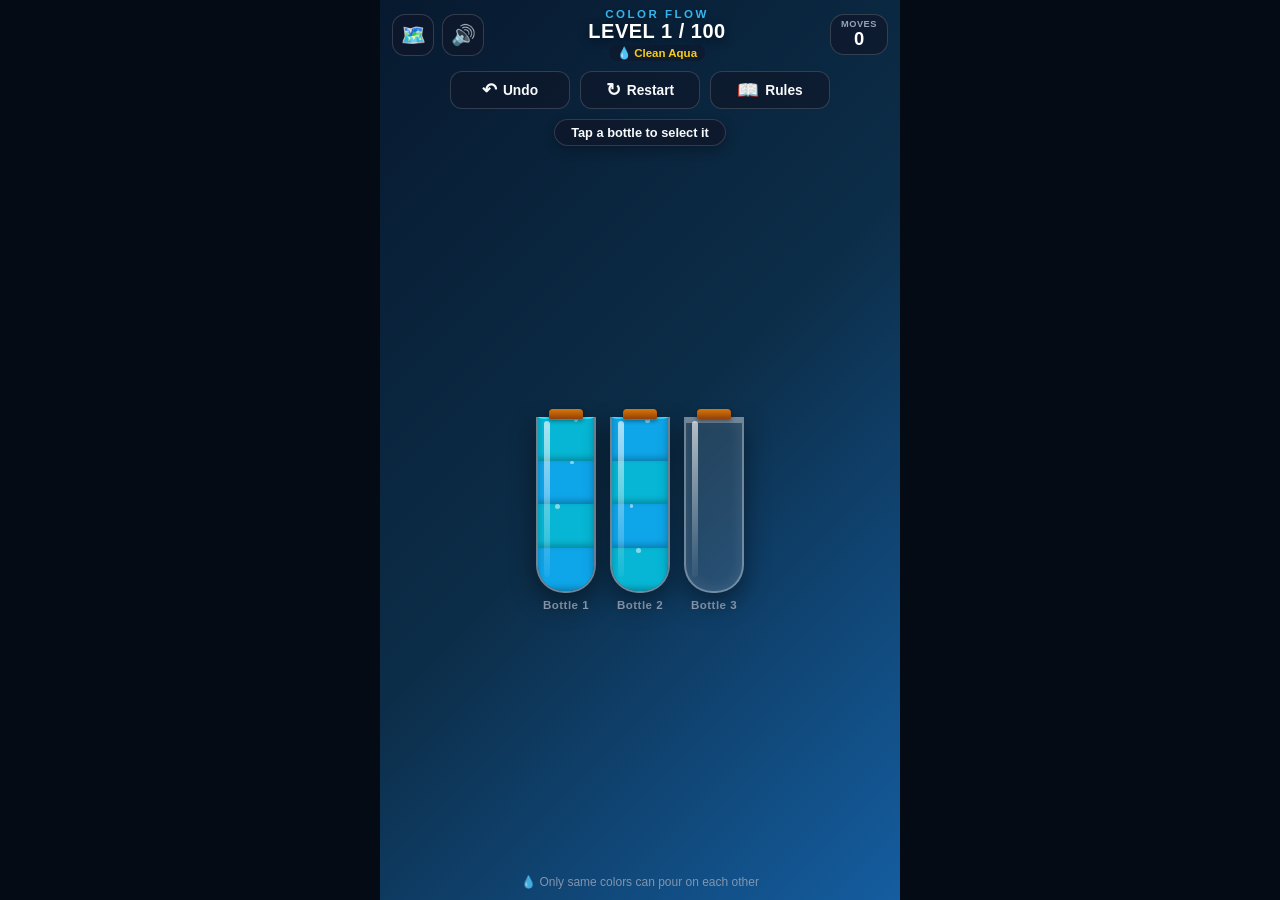
==== commit 2117b543: "refactor: rename game components and improve UI - Rename ColorSpinMatchGameScreen to ColorFlowGameSc" ====
--- a/index.html
+++ b/index.html
@@ -3,180 +3,187 @@
 <head>
   <meta charset="UTF-8">
   <meta name="viewport" content="width=device-width, initial-scale=1.0, maximum-scale=1.0, user-scalable=no, viewport-fit=cover">
-  <meta name="description" content="Color Flow – 100 Level Water Color Sort Puzzle Game">
+  <meta name="apple-mobile-web-app-capable" content="yes">
+  <meta name="apple-mobile-web-app-status-bar-style" content="black-translucent">
   <meta name="theme-color" content="#07192f">
   <title>Color Flow – Water Sort Puzzle</title>
   <link rel="stylesheet" href="./style.css">
 </head>
 <body>
-  <!-- Confetti / Particle Effects Canvas -->
+  <!-- Confetti / Particles Layer -->
   <canvas id="fx-canvas"></canvas>
 
-  <!-- Main Game Container -->
   <div id="game-app" class="game-container">
 
-    <!-- Top Navigation & Controls Bar -->
+    <!-- Top Status Header -->
     <header class="game-top-bar">
       <div class="top-bar-left">
-        <button id="btn-home" class="ctrl-btn icon-only" title="Home / Levels" data-action="levels">🗺️</button>
-        <button id="btn-sound" class="ctrl-btn icon-only" title="Toggle Sound" data-action="toggle-sound">🔊</button>
+        <button id="btn-levels-modal" class="btn-ctrl" title="Select Level" data-action="open-levels">
+          <span class="ctrl-icon">🗺️</span>
+        </button>
+        <button id="btn-sound-toggle" class="btn-ctrl" title="Sound Toggle" data-action="toggle-sound">
+          <span id="sound-icon" class="ctrl-icon">🔊</span>
+        </button>
       </div>
 
       <div class="level-meta">
-        <div class="game-brand-title">COLOR FLOW</div>
-        <div class="level-badge" id="hud-level-badge">Level 1 / 100</div>
-        <div class="world-theme-name" id="hud-world-name">💧 Aqua Water</div>
+        <h1 class="brand-title">COLOR FLOW</h1>
+        <div class="level-badge" id="hud-level-text">LEVEL 1 / 100</div>
+        <div class="world-tag" id="hud-world-text">💧 Clean Aqua</div>
       </div>
 
       <div class="top-bar-right">
-        <div class="moves-counter-pill">
-          <span class="pill-label">MOVES</span>
-          <span class="pill-number" id="hud-moves">0</span>
+        <div class="moves-badge">
+          <span class="moves-label">MOVES</span>
+          <span class="moves-count" id="hud-moves-count">0</span>
         </div>
       </div>
     </header>
 
-    <!-- Quick Action Bar (Undo, Restart, Hint) -->
-    <div class="quick-action-bar">
-      <button id="btn-undo" class="action-btn" title="Undo last move" data-action="undo">
-        <span class="action-icon">↶</span>
-        <span class="action-text">Undo</span>
+    <!-- Quick Action Controls -->
+    <div class="action-bar">
+      <button id="btn-undo" class="btn-action" data-action="undo" title="Undo Move">
+        <span class="act-icon">↶</span>
+        <span class="act-text">Undo</span>
       </button>
-      <button id="btn-restart" class="action-btn" title="Restart level" data-action="restart">
-        <span class="action-icon">↻</span>
-        <span class="action-text">Restart</span>
+      <button id="btn-restart" class="btn-action" data-action="restart" title="Restart Level">
+        <span class="act-icon">↻</span>
+        <span class="act-text">Restart</span>
       </button>
-      <button id="btn-info" class="action-btn" title="How to play" data-action="how-to-play">
-        <span class="action-icon">ℹ️</span>
-        <span class="action-text">Rules</span>
+      <button id="btn-rules" class="btn-action" data-action="open-rules" title="Game Rules">
+        <span class="act-icon">📖</span>
+        <span class="act-text">Rules</span>
       </button>
     </div>
 
-    <!-- Main Puzzle Playing Board -->
-    <main class="board-viewport" id="board-viewport">
-      <!-- Water pouring connection stream / pipe overlay -->
-      <svg id="pipe-stream-svg" class="pipe-stream-overlay"></svg>
+    <!-- Active Guidance Toast -->
+    <div class="status-banner-wrap">
+      <div id="toast-message" class="toast-message">Tap a bottle to select it</div>
+    </div>
 
-      <!-- Bottle Containers Grid -->
-      <div class="bottles-stage" id="bottles-stage">
-        <!-- Bottle elements dynamically injected here -->
+    <!-- Main Game Board / Bottles Stage -->
+    <main class="board-area" id="board-area">
+      <!-- Dynamic SVG Stream connecting source bottle to destination bottle during pouring -->
+      <svg id="pour-stream-svg" class="pour-stream-svg"></svg>
+
+      <!-- Bottles Container Grid -->
+      <div class="bottles-container" id="bottles-container">
+        <!-- Rendered by script.js -->
       </div>
     </main>
 
-    <!-- Bottom Instruction & Status Banner -->
-    <footer class="bottom-guidance-bar">
-      <div class="instruction-box" id="instruction-box">
-        Tap a bottle, then choose where to pour.
-      </div>
+    <!-- Bottom Hints / Footer -->
+    <footer class="game-footer">
+      <span class="footer-tip">💧 Only same colors can pour on each other</span>
     </footer>
 
     <!-- LEVEL COMPLETE MODAL -->
-    <div id="modal-victory" class="modal-backdrop">
-      <div class="modal-dialog victory-dialog">
-        <div class="trophy-bounce">🏆</div>
-        <h2 class="dialog-title" id="victory-title">LEVEL SOLVED!</h2>
-        <div class="star-rating-row" id="victory-stars">
-          <span class="star-icon">⭐</span>
-          <span class="star-icon">⭐</span>
-          <span class="star-icon">⭐</span>
+    <div id="modal-victory" class="modal-overlay">
+      <div class="modal-card victory-card">
+        <div class="trophy-icon">🏆</div>
+        <h2 class="modal-title">LEVEL SOLVED!</h2>
+        <div class="stars-row" id="victory-stars">
+          <span>⭐</span>
+          <span>⭐</span>
+          <span>⭐</span>
         </div>
-        <div class="victory-details-card">
-          <div class="v-row">
+        <div class="stat-box">
+          <div class="stat-line">
             <span>Level:</span>
-            <strong id="victory-lvl-num">1</strong>
+            <strong id="victory-level-num">1</strong>
           </div>
-          <div class="v-row">
-            <span>Total Moves:</span>
-            <strong id="victory-move-count">12</strong>
+          <div class="stat-line">
+            <span>Moves Used:</span>
+            <strong id="victory-moves-num">12</strong>
           </div>
-          <div class="v-row">
-            <span>Theme:</span>
-            <strong id="victory-theme-name">Clean Aqua</strong>
+          <div class="stat-line">
+            <span>World:</span>
+            <strong id="victory-world-name">Clean Aqua</strong>
           </div>
         </div>
-        <div class="dialog-actions">
-          <button id="btn-next-level" class="btn-primary" data-action="next-level">NEXT LEVEL ▶️</button>
-          <div class="dialog-sub-actions">
-            <button class="btn-secondary" data-action="restart">↻ Replay</button>
-            <button class="btn-secondary" data-action="levels">🗺️ Levels</button>
+        <div class="modal-buttons">
+          <button id="btn-next-level" class="btn-main-action" data-action="next-level">
+            NEXT LEVEL ▶️
+          </button>
+          <div class="modal-sub-buttons">
+            <button class="btn-sub-action" data-action="restart">↻ Replay</button>
+            <button class="btn-sub-action" data-action="open-levels">🗺️ Levels</button>
           </div>
         </div>
       </div>
     </div>
 
-    <!-- LEVEL SELECT (1 TO 100) MODAL -->
-    <div id="modal-levels" class="modal-backdrop">
-      <div class="modal-dialog levels-dialog">
-        <div class="modal-head">
-          <h3 class="modal-head-title">Select Level (1–100)</h3>
-          <button class="btn-close-modal" data-action="close-modal">✕</button>
+    <!-- 100 LEVEL SELECT MODAL -->
+    <div id="modal-levels" class="modal-overlay">
+      <div class="modal-card levels-card">
+        <div class="modal-header">
+          <h3 class="modal-header-title">Select Level (1–100)</h3>
+          <button class="btn-close-x" data-action="close-modal">✕</button>
         </div>
 
-        <!-- World category tabs -->
-        <div class="world-tabs-scroller" id="world-tabs-bar">
-          <!-- Dynamically populated world category buttons -->
+        <!-- 20 World Tabs Scroller -->
+        <div class="world-tabs-bar" id="world-tabs-bar">
+          <!-- Injected dynamically -->
         </div>
 
-        <!-- 100 Level badges grid -->
-        <div class="levels-scroll-container" id="levels-grid-container">
-          <!-- Levels injected by JS -->
+        <!-- 100 Levels Grid -->
+        <div class="levels-scroll-area" id="levels-scroll-area">
+          <!-- Injected dynamically -->
         </div>
       </div>
     </div>
 
     <!-- HOW TO PLAY / RULES MODAL -->
-    <div id="modal-rules" class="modal-backdrop">
-      <div class="modal-dialog rules-dialog">
-        <div class="modal-head">
-          <h3 class="modal-head-title">📖 Water Sort Rules</h3>
-          <button class="btn-close-modal" data-action="close-modal">✕</button>
+    <div id="modal-rules" class="modal-overlay">
+      <div class="modal-card rules-card">
+        <div class="modal-header">
+          <h3 class="modal-header-title">📖 How To Play</h3>
+          <button class="btn-close-x" data-action="close-modal">✕</button>
         </div>
-        <div class="rules-body">
-          <div class="rule-item">
-            <div class="rule-icon">🧪</div>
-            <div class="rule-desc">
-              <strong>Objective:</strong> Sort all colored liquids until each bottle holds exactly <strong>one single color</strong>.
+        <div class="rules-content">
+          <div class="rule-box">
+            <span class="r-icon">🧪</span>
+            <div>
+              <strong>Objective:</strong>
+              <p>Sort all the colored water so each bottle has only 1 color!</p>
             </div>
           </div>
-          <div class="rule-item">
-            <div class="rule-icon">👆</div>
-            <div class="rule-desc">
-              <strong>How to Pour:</strong> Tap a bottle to pick it up, then tap another bottle to pour water through the connection pipe.
+          <div class="rule-box">
+            <span class="r-icon">👆</span>
+            <div>
+              <strong>Tap to Select:</strong>
+              <p>Tap a bottle to pick it up. It will lift up and glow.</p>
             </div>
           </div>
-          <div class="rule-item">
-            <div class="rule-icon">💧</div>
-            <div class="rule-desc">
-              <strong>Matching Colors:</strong> You can only pour onto the <em>same color</em> (or into an empty container) if there is enough space.
+          <div class="rule-box">
+            <span class="r-icon">💧</span>
+            <div>
+              <strong>Pouring Rule:</strong>
+              <p>You can only pour if the destination bottle is empty OR has the same top color, and has space.</p>
             </div>
           </div>
-          <div class="rule-item">
-            <div class="rule-icon">↶</div>
-            <div class="rule-desc">
-              <strong>No Penalties:</strong> Use <strong>Undo</strong> anytime. Every single level is 100% free and solvable!
-            </div>
-          </div>
-          <div class="rule-item">
-            <div class="rule-icon">🌍</div>
-            <div class="rule-desc">
-              <strong>20 Evolving Worlds:</strong> Progress through Pipe Water, Screw Cap Flasks, Frozen Ice, Fire Mist, Rainforest, Candy Syrup, Space Energy Tubes, and more!
+          <div class="rule-box">
+            <span class="r-icon">↶</span>
+            <div>
+              <strong>Free Moves & Undo:</strong>
+              <p>No timers, no lives, no coins! Use Undo whenever you want.</p>
             </div>
           </div>
         </div>
-        <button class="btn-primary" data-action="close-modal">GOT IT, LET'S PLAY!</button>
+        <button class="btn-main-action" data-action="close-modal">PLAY NOW!</button>
       </div>
     </div>
 
-    <!-- GRAND MASTER CELEBRATION (LEVEL 100 COMPLETE) -->
-    <div id="modal-grand-master" class="modal-backdrop">
-      <div class="modal-dialog grand-dialog">
-        <div class="crown-glow">👑</div>
-        <h2 class="dialog-title gold-title">100 LEVELS COMPLETE!</h2>
-        <div class="master-subtitle">🏆 MASTER OF COLOR FLOW 🏆</div>
-        <p class="master-message">
-          Sensational! You completed every single one of the 100 water sort puzzles across all 20 unique worlds!
+    <!-- LEVEL 100 GRAND MASTER MODAL -->
+    <div id="modal-grand-master" class="modal-overlay">
+      <div class="modal-card grand-card">
+        <div class="crown-icon">👑</div>
+        <h2 class="modal-title gold-title">100 LEVELS COMPLETE!</h2>
+        <div class="grand-badge">🏆 GRAND MASTER OF WATER SORT 🏆</div>
+        <p class="grand-desc">
+          Astounding achievement! You solved all 100 water sort puzzles across all 20 unique worlds!
         </p>
-        <button class="btn-primary" data-action="levels">🗺️ LEVEL SELECTION</button>
+        <button class="btn-main-action" data-action="open-levels">🗺️ BROWSE ALL LEVELS</button>
       </div>
     </div>
 
--- a/style.css
+++ b/style.css
@@ -1,20 +1,21 @@
 /* Color Flow – Water Sort Puzzle 
-   Modern, Fluid, Mobile-First Stylesheet */
+   Modern, Highly Responsive, Pure Casual Puzzle Stylesheet */
 
 :root {
   --bg-gradient: linear-gradient(135deg, #07192f 0%, #0c2d48 50%, #145da0 100%);
   --accent-color: #38bdf8;
   --accent-glow: rgba(56, 189, 248, 0.45);
-  --glass-tint: rgba(255, 255, 255, 0.12);
-  --glass-border: rgba(255, 255, 255, 0.3);
-  --text-primary: #f8fafc;
+  --glass-bg: rgba(255, 255, 255, 0.1);
+  --glass-border: rgba(255, 255, 255, 0.35);
+  --glass-highlight: rgba(255, 255, 255, 0.7);
+  --text-main: #f8fafc;
   --text-muted: #94a3b8;
-  --card-bg: rgba(15, 23, 42, 0.85);
+  --card-bg: rgba(15, 23, 42, 0.92);
   --safe-top: env(safe-area-inset-top, 0px);
   --safe-bottom: env(safe-area-inset-bottom, 0px);
 }
 
-/* Global Reset */
+/* Global Reset & Strict Mobile Touch Constraints */
 * {
   box-sizing: border-box;
   margin: 0;
@@ -22,6 +23,7 @@
   -webkit-tap-highlight-color: transparent;
   user-select: none;
   -webkit-user-select: none;
+  -webkit-touch-callout: none;
 }
 
 html, body {
@@ -29,12 +31,12 @@
   height: 100%;
   overflow: hidden;
   background-color: #050b14;
-  color: var(--text-primary);
+  color: var(--text-main);
   font-family: -apple-system, BlinkMacSystemFont, "Segoe UI", Roboto, Helvetica, Arial, sans-serif;
   touch-action: manipulation;
 }
 
-/* FX / Particles Canvas */
+/* Canvas Overlay for Celebrations */
 #fx-canvas {
   position: fixed;
   inset: 0;
@@ -55,7 +57,8 @@
   flex-direction: column;
   background: var(--bg-gradient);
   transition: background 0.7s cubic-bezier(0.4, 0, 0.2, 1);
-  padding: calc(var(--safe-top) + 10px) 14px calc(var(--safe-bottom) + 12px) 14px;
+  padding: calc(var(--safe-top) + 8px) 12px calc(var(--safe-bottom) + 10px) 12px;
+  overflow: hidden;
 }
 
 /* ==========================================================================
@@ -66,7 +69,8 @@
   align-items: center;
   justify-content: space-between;
   width: 100%;
-  padding-bottom: 8px;
+  padding-bottom: 6px;
+  flex-shrink: 0;
 }
 
 .top-bar-left, .top-bar-right {
@@ -75,36 +79,42 @@
   gap: 8px;
 }
 
-.ctrl-btn {
-  width: 40px;
-  height: 40px;
-  border-radius: 12px;
-  background: rgba(15, 23, 42, 0.7);
-  border: 1px solid rgba(255, 255, 255, 0.18);
+.btn-ctrl {
+  width: 42px;
+  height: 42px;
+  border-radius: 13px;
+  background: rgba(15, 23, 42, 0.75);
+  border: 1.5px solid rgba(255, 255, 255, 0.16);
   color: #ffffff;
-  font-size: 1.15rem;
   display: flex;
   align-items: center;
   justify-content: center;
   cursor: pointer;
-  transition: transform 0.15s, background 0.15s;
-}
-
-.ctrl-btn:active {
+  touch-action: manipulation;
+  transition: transform 0.12s, background 0.12s;
+}
+
+.btn-ctrl:active {
   transform: scale(0.92);
   background: rgba(255, 255, 255, 0.2);
 }
 
+.ctrl-icon {
+  font-size: 1.25rem;
+  line-height: 1;
+}
+
 .level-meta {
   text-align: center;
 }
 
-.game-brand-title {
-  font-size: 0.68rem;
-  font-weight: 800;
-  letter-spacing: 2px;
+.brand-title {
+  font-size: 0.72rem;
+  font-weight: 900;
+  letter-spacing: 2.5px;
   color: var(--accent-color);
-  opacity: 0.9;
+  opacity: 0.95;
+  text-shadow: 0 1px 4px rgba(0, 0, 0, 0.4);
 }
 
 .level-badge {
@@ -112,10 +122,10 @@
   font-weight: 900;
   letter-spacing: 0.5px;
   color: #ffffff;
-  text-shadow: 0 2px 8px rgba(0, 0, 0, 0.5);
-}
-
-.world-theme-name {
+  text-shadow: 0 2px 8px rgba(0, 0, 0, 0.6);
+}
+
+.world-tag {
   font-size: 0.72rem;
   font-weight: 700;
   color: #facc15;
@@ -126,9 +136,9 @@
   margin-top: 2px;
 }
 
-.moves-counter-pill {
-  background: rgba(15, 23, 42, 0.7);
-  border: 1px solid rgba(255, 255, 255, 0.16);
+.moves-badge {
+  background: rgba(15, 23, 42, 0.75);
+  border: 1.5px solid rgba(255, 255, 255, 0.16);
   border-radius: 14px;
   padding: 4px 10px;
   display: flex;
@@ -137,70 +147,112 @@
   min-width: 58px;
 }
 
-.pill-label {
+.moves-label {
   font-size: 0.58rem;
   font-weight: 800;
   color: var(--text-muted);
   letter-spacing: 0.5px;
 }
 
-.pill-number {
-  font-size: 1.1rem;
+.moves-count {
+  font-size: 1.15rem;
   font-weight: 900;
   color: #ffffff;
-}
-
-/* Quick Action Bar (Undo, Restart, Info) */
-.quick-action-bar {
+  line-height: 1.1;
+}
+
+/* ==========================================================================
+   QUICK ACTION CONTROLS (UNDO, RESTART, RULES)
+   ========================================================================== */
+.action-bar {
   display: flex;
   justify-content: center;
-  gap: 12px;
-  margin: 6px 0 12px 0;
-}
-
-.action-btn {
+  gap: 10px;
+  margin: 4px 0 8px 0;
+  flex-shrink: 0;
+}
+
+.btn-action {
   flex: 1;
   max-width: 120px;
   height: 38px;
   border-radius: 12px;
-  background: rgba(15, 23, 42, 0.65);
-  border: 1px solid rgba(255, 255, 255, 0.15);
-  color: var(--text-primary);
+  background: rgba(15, 23, 42, 0.7);
+  border: 1.5px solid rgba(255, 255, 255, 0.16);
+  color: var(--text-main);
   display: flex;
   align-items: center;
   justify-content: center;
   gap: 6px;
-  font-size: 0.85rem;
-  font-weight: 700;
+  font-size: 0.86rem;
+  font-weight: 800;
   cursor: pointer;
-  transition: transform 0.15s, background 0.15s, border-color 0.15s;
-}
-
-.action-btn:active {
-  transform: scale(0.95);
+  touch-action: manipulation;
+  transition: transform 0.12s, background 0.12s, border-color 0.12s;
+}
+
+.btn-action:active {
+  transform: scale(0.94);
   background: rgba(56, 189, 248, 0.2);
   border-color: var(--accent-color);
 }
 
-.action-icon {
+.act-icon {
   font-size: 1.1rem;
 }
 
+/* Guidance Toast */
+.status-banner-wrap {
+  display: flex;
+  justify-content: center;
+  align-items: center;
+  height: 30px;
+  margin-bottom: 4px;
+  flex-shrink: 0;
+}
+
+.toast-message {
+  display: inline-block;
+  padding: 5px 16px;
+  background: rgba(15, 23, 42, 0.8);
+  backdrop-filter: blur(8px);
+  border: 1px solid rgba(255, 255, 255, 0.15);
+  border-radius: 20px;
+  font-size: 0.8rem;
+  font-weight: 700;
+  color: var(--text-main);
+  box-shadow: 0 4px 12px rgba(0, 0, 0, 0.3);
+  transition: color 0.2s, border-color 0.2s;
+}
+
+.toast-message.error {
+  color: #f87171;
+  border-color: #ef4444;
+  animation: shakeToast 0.35s ease-in-out;
+}
+
+@keyframes shakeToast {
+  0%, 100% { transform: translateX(0); }
+  25% { transform: translateX(-4px); }
+  75% { transform: translateX(4px); }
+}
+
 /* ==========================================================================
-   MAIN PUZZLE BOARD & BOTTLES VIEWPORT
+   MAIN GAME BOARD & BOTTLES VIEWPORT
    ========================================================================== */
-.board-viewport {
+.board-area {
   flex: 1;
   position: relative;
   display: flex;
   align-items: center;
   justify-content: center;
+  width: 100%;
+  min-height: 280px;
   overflow: visible;
-  width: 100%;
-}
-
-/* Pipe Stream Connecting Line Overlay */
-.pipe-stream-overlay {
+}
+
+/* SVG Pipe Stream Overlay connecting bottle mouths during pour */
+.pour-stream-svg {
   position: absolute;
   inset: 0;
   width: 100%;
@@ -209,114 +261,142 @@
   z-index: 50;
 }
 
-.flow-stream-path {
+.stream-path {
   fill: none;
   stroke-linecap: round;
-  filter: drop-shadow(0 2px 6px rgba(0, 0, 0, 0.4));
-  animation: flowDash 0.6s linear infinite;
-}
-
-@keyframes flowDash {
-  to { stroke-dashoffset: -40; }
-}
-
-/* Bottles Container Grid */
-.bottles-stage {
+  filter: drop-shadow(0 2px 8px rgba(0, 0, 0, 0.5));
+  animation: streamDash 0.5s linear infinite;
+}
+
+@keyframes streamDash {
+  to { stroke-dashoffset: -32; }
+}
+
+/* Bottles Grid Container */
+.bottles-container {
   display: flex;
   flex-wrap: wrap;
   align-items: center;
   justify-content: center;
-  gap: 20px 14px;
+  gap: 22px 14px;
   width: 100%;
   max-height: 100%;
-  padding: 10px 0;
   z-index: 10;
 }
 
 /* ==========================================================================
-   INDIVIDUAL GLASS BOTTLE COMPONENT
+   INDIVIDUAL GLASS BOTTLE
    ========================================================================== */
-.bottle-wrapper {
+.bottle-node {
   position: relative;
   display: flex;
   flex-direction: column;
   align-items: center;
   cursor: pointer;
+  touch-action: manipulation;
   transition: transform 0.3s cubic-bezier(0.34, 1.56, 0.64, 1), filter 0.25s;
   will-change: transform;
 }
 
-/* Selection & States */
-.bottle-wrapper.selected {
-  transform: translateY(-20px);
-  filter: drop-shadow(0 12px 20px var(--accent-glow));
-}
-
-.bottle-wrapper.valid-target {
-  animation: targetPulse 1.2s infinite alternate ease-in-out;
-}
-
-@keyframes targetPulse {
-  0% { transform: translateY(0); filter: drop-shadow(0 0 4px rgba(16, 185, 129, 0.4)); }
-  100% { transform: translateY(-4px); filter: drop-shadow(0 0 14px rgba(16, 185, 129, 0.8)); }
-}
-
-.bottle-wrapper.completed .bottle-glass {
+/* Number Label under the bottle */
+.bottle-label {
+  font-size: 0.72rem;
+  font-weight: 800;
+  color: var(--text-muted);
+  margin-top: 6px;
+  letter-spacing: 0.5px;
+  transition: color 0.2s;
+}
+
+/* Selected Bottle State: Lifts up and glows */
+.bottle-node.selected {
+  transform: translateY(-24px);
+  filter: drop-shadow(0 14px 22px var(--accent-glow));
+}
+
+.bottle-node.selected .bottle-label {
+  color: var(--accent-color);
+  font-weight: 900;
+}
+
+/* Valid Target Destination: Soft green pulse */
+.bottle-node.valid-target {
+  animation: targetGlow 1.2s infinite alternate ease-in-out;
+}
+
+@keyframes targetGlow {
+  0% { filter: drop-shadow(0 0 3px rgba(16, 185, 129, 0.4)); }
+  100% { filter: drop-shadow(0 0 16px rgba(16, 185, 129, 0.9)); }
+}
+
+/* Invalid Target Click Shake */
+.bottle-node.shake-invalid {
+  animation: shakeInvalid 0.4s ease-in-out;
+}
+
+@keyframes shakeInvalid {
+  0%, 100% { transform: translateX(0); }
+  20%, 60% { transform: translateX(-8px); }
+  40%, 80% { transform: translateX(8px); }
+}
+
+/* Pouring Tilt States */
+.bottle-node.tilting-left {
+  transform: translateY(-26px) rotate(-42deg);
+  transform-origin: top left;
+}
+
+.bottle-node.tilting-right {
+  transform: translateY(-26px) rotate(42deg);
+  transform-origin: top right;
+}
+
+/* Completed Bottle Sealed Golden Glow */
+.bottle-node.completed .bottle-glass {
   border-color: #facc15;
-  box-shadow: 0 0 15px rgba(250, 204, 21, 0.5), inset 0 0 10px rgba(250, 204, 21, 0.3);
-}
-
-/* Pouring Tilts */
-.bottle-wrapper.tilting-left {
-  transform: translateY(-24px) rotate(-40deg);
-  transform-origin: top left;
-}
-
-.bottle-wrapper.tilting-right {
-  transform: translateY(-24px) rotate(40deg);
-  transform-origin: top right;
+  box-shadow: 0 0 18px rgba(250, 204, 21, 0.5), inset 0 0 12px rgba(250, 204, 21, 0.35);
+}
+
+.bottle-node.completed .bottle-cap {
+  background: linear-gradient(180deg, #facc15, #ca8a04);
+  border: 1px solid #fef08a;
+  transform: translateY(0);
 }
 
 /* Bottle Cap / Stopper */
 .bottle-cap {
-  width: 32px;
+  width: 34px;
   height: 10px;
   background: linear-gradient(180deg, #d97706, #92400e);
   border-radius: 4px 4px 1px 1px;
   margin-bottom: -2px;
   z-index: 5;
   box-shadow: 0 2px 4px rgba(0, 0, 0, 0.4);
-  transition: transform 0.3s ease, opacity 0.3s;
-}
-
-.bottle-wrapper.selected .bottle-cap {
-  transform: translateY(-8px);
-}
-
-.bottle-wrapper.completed .bottle-cap {
-  background: linear-gradient(180deg, #facc15, #ca8a04);
-  border: 1px solid #fef08a;
-  transform: translateY(0);
-}
-
-/* Glass Vessel */
+  transition: transform 0.3s ease, background 0.3s;
+}
+
+.bottle-node.selected .bottle-cap {
+  transform: translateY(-9px);
+}
+
+/* Glass Tube Vessel */
 .bottle-glass {
   position: relative;
-  width: 58px;
-  height: 170px;
-  background: var(--glass-tint);
-  backdrop-filter: blur(5px);
+  width: 60px;
+  height: 176px;
+  background: var(--glass-bg);
+  backdrop-filter: blur(6px);
   border: 2.5px solid var(--glass-border);
   border-top: none;
-  border-radius: 0 0 26px 26px;
+  border-radius: 0 0 28px 28px;
   overflow: hidden;
   display: flex;
   flex-direction: column-reverse;
-  box-shadow: inset 0 0 14px rgba(255, 255, 255, 0.15), 0 8px 24px rgba(0, 0, 0, 0.4);
+  box-shadow: inset 0 0 16px rgba(255, 255, 255, 0.12), 0 10px 26px rgba(0, 0, 0, 0.45);
   transition: border-color 0.3s, box-shadow 0.3s;
 }
 
-/* Lip of the Bottle */
+/* Glass Mouth Lip */
 .bottle-glass::before {
   content: "";
   position: absolute;
@@ -324,35 +404,36 @@
   left: -2px;
   right: -2px;
   height: 6px;
-  background: rgba(255, 255, 255, 0.25);
+  background: rgba(255, 255, 255, 0.3);
   border-radius: 4px;
 }
 
-/* Specular Glass Highlight Glare */
+/* Vertical Specular Glass Highlight Glare */
 .bottle-glass::after {
   content: "";
   position: absolute;
   top: 4px;
-  left: 5px;
+  left: 6px;
   width: 6px;
-  height: calc(100% - 16px);
-  background: linear-gradient(180deg, rgba(255, 255, 255, 0.6), rgba(255, 255, 255, 0.05));
+  height: calc(100% - 18px);
+  background: linear-gradient(180deg, rgba(255, 255, 255, 0.65), rgba(255, 255, 255, 0.05));
   border-radius: 4px;
   pointer-events: none;
   z-index: 20;
 }
 
-/* Liquid Layer Segments */
-.liquid-segment {
+/* Liquid Layer Segment */
+.liquid-layer {
   width: 100%;
   height: 25%;
   position: relative;
-  transition: height 0.35s cubic-bezier(0.4, 0, 0.2, 1), background-color 0.3s;
   box-shadow: inset 0 -3px 6px rgba(0, 0, 0, 0.25);
-}
-
-/* Top Meniscus Curve on topmost layer */
-.liquid-segment.top-meniscus::before {
+  transition: height 0.38s cubic-bezier(0.4, 0, 0.2, 1);
+  overflow: hidden;
+}
+
+/* Meniscus Curve on the topmost liquid layer */
+.liquid-layer.top-layer::before {
   content: "";
   position: absolute;
   top: -3px;
@@ -360,76 +441,68 @@
   width: 100%;
   height: 6px;
   background: inherit;
-  filter: brightness(1.2);
+  filter: brightness(1.22);
   border-radius: 50%;
   box-shadow: inset 0 1px 3px rgba(255, 255, 255, 0.4);
   z-index: 10;
 }
 
-/* Internal Bubbles Animation */
-.bubble {
+/* Floating Bubbles */
+.bubble-dot {
   position: absolute;
-  background: rgba(255, 255, 255, 0.4);
+  background: rgba(255, 255, 255, 0.5);
   border-radius: 50%;
   pointer-events: none;
-  animation: floatBubble 2s infinite ease-in;
+  animation: floatBubble 2.2s infinite ease-in;
 }
 
 @keyframes floatBubble {
   0% { transform: translateY(0) scale(0.6); opacity: 0; }
-  50% { opacity: 0.8; }
-  100% { transform: translateY(-30px) scale(1.1); opacity: 0; }
-}
-
-/* Completed Bottle Star Flare */
-.completed-badge {
+  50% { opacity: 0.85; }
+  100% { transform: translateY(-28px) scale(1.1); opacity: 0; }
+}
+
+/* Completed Bottle Trophy / Star Flare */
+.complete-star {
   position: absolute;
-  top: 40%;
+  top: 42%;
   left: 50%;
   transform: translate(-50%, -50%) scale(0);
   font-size: 1.8rem;
   color: #facc15;
-  filter: drop-shadow(0 0 10px #facc15);
+  filter: drop-shadow(0 0 12px #facc15);
   pointer-events: none;
   z-index: 30;
-  animation: popBadge 0.6s cubic-bezier(0.175, 0.885, 0.32, 1.275) forwards;
-}
-
-@keyframes popBadge {
+  animation: starPop 0.6s cubic-bezier(0.175, 0.885, 0.32, 1.275) forwards;
+}
+
+@keyframes starPop {
   0% { transform: translate(-50%, -50%) scale(0); opacity: 0; }
   60% { transform: translate(-50%, -50%) scale(1.3); opacity: 1; }
   100% { transform: translate(-50%, -50%) scale(1); opacity: 1; }
 }
 
+/* Footer */
+.game-footer {
+  width: 100%;
+  text-align: center;
+  padding-top: 4px;
+  flex-shrink: 0;
+}
+
+.footer-tip {
+  font-size: 0.75rem;
+  color: var(--text-muted);
+  opacity: 0.85;
+}
+
 /* ==========================================================================
-   BOTTOM GUIDANCE BAR
+   MODAL OVERLAYS (VICTORY, 100 LEVELS, HOW TO PLAY)
    ========================================================================== */
-.bottom-guidance-bar {
-  width: 100%;
-  text-align: center;
-  padding: 8px 0;
-}
-
-.instruction-box {
-  display: inline-block;
-  padding: 8px 18px;
-  background: rgba(15, 23, 42, 0.7);
-  backdrop-filter: blur(10px);
-  border: 1px solid rgba(255, 255, 255, 0.12);
-  border-radius: 20px;
-  font-size: 0.85rem;
-  font-weight: 700;
-  color: var(--text-primary);
-  box-shadow: 0 4px 15px rgba(0, 0, 0, 0.3);
-}
-
-/* ==========================================================================
-   MODAL DIALOGS
-   ========================================================================== */
-.modal-backdrop {
+.modal-overlay {
   position: fixed;
   inset: 0;
-  background: rgba(0, 0, 0, 0.82);
+  background: rgba(0, 0, 0, 0.84);
   backdrop-filter: blur(8px);
   display: none;
   align-items: center;
@@ -438,11 +511,11 @@
   z-index: 200;
 }
 
-.modal-backdrop.active {
-  display: flex;
-}
-
-.modal-dialog {
+.modal-overlay.active {
+  display: flex;
+}
+
+.modal-card {
   width: 100%;
   max-width: 380px;
   background: var(--card-bg);
@@ -450,32 +523,32 @@
   border-radius: 24px;
   padding: 22px 18px;
   text-align: center;
-  box-shadow: 0 16px 40px rgba(0, 0, 0, 0.75);
-  animation: modalScale 0.3s cubic-bezier(0.175, 0.885, 0.32, 1.275);
-}
-
-@keyframes modalScale {
+  box-shadow: 0 18px 45px rgba(0, 0, 0, 0.8);
+  animation: modalPop 0.3s cubic-bezier(0.175, 0.885, 0.32, 1.275);
+}
+
+@keyframes modalPop {
   0% { transform: scale(0.8); opacity: 0; }
   100% { transform: scale(1); opacity: 1; }
 }
 
-.trophy-bounce {
+.trophy-icon {
   font-size: 3.5rem;
-  animation: trophyHop 2s infinite ease-in-out;
-}
-
-@keyframes trophyHop {
+  animation: hopTrophy 2s infinite ease-in-out;
+}
+
+@keyframes hopTrophy {
   0%, 100% { transform: translateY(0); }
   50% { transform: translateY(-8px); }
 }
 
-.dialog-title {
+.modal-title {
   font-size: 1.6rem;
   font-weight: 900;
   color: #ffffff;
 }
 
-.star-rating-row {
+.stars-row {
   font-size: 2.2rem;
   margin: 10px 0;
   display: flex;
@@ -483,12 +556,8 @@
   gap: 8px;
 }
 
-.star-icon {
-  filter: drop-shadow(0 2px 8px rgba(250, 204, 21, 0.5));
-}
-
-.victory-details-card {
-  background: rgba(30, 41, 59, 0.6);
+.stat-box {
+  background: rgba(30, 41, 59, 0.65);
   border-radius: 14px;
   padding: 12px 16px;
   margin: 12px 0 16px 0;
@@ -497,19 +566,19 @@
   gap: 8px;
 }
 
-.v-row {
+.stat-line {
   display: flex;
   justify-content: space-between;
   font-size: 0.92rem;
 }
 
-.dialog-actions {
+.modal-buttons {
   display: flex;
   flex-direction: column;
   gap: 10px;
 }
 
-.btn-primary {
+.btn-main-action {
   width: 100%;
   height: 52px;
   border-radius: 16px;
@@ -521,53 +590,53 @@
   letter-spacing: 0.5px;
   cursor: pointer;
   box-shadow: 0 8px 24px rgba(2, 132, 199, 0.45);
-  transition: transform 0.15s, box-shadow 0.15s;
-}
-
-.btn-primary:active {
+  transition: transform 0.12s;
+}
+
+.btn-main-action:active {
   transform: scale(0.96);
 }
 
-.dialog-sub-actions {
+.modal-sub-buttons {
   display: flex;
   gap: 8px;
 }
 
-.btn-secondary {
+.btn-sub-action {
   flex: 1;
   height: 42px;
   border-radius: 12px;
   background: rgba(255, 255, 255, 0.08);
   border: 1px solid rgba(255, 255, 255, 0.15);
-  color: var(--text-primary);
+  color: var(--text-main);
   font-size: 0.88rem;
-  font-weight: 700;
+  font-weight: 800;
   cursor: pointer;
 }
 
 /* ==========================================================================
    LEVELS MODAL (1 TO 100)
    ========================================================================== */
-.levels-dialog {
+.levels-card {
   max-height: 85vh;
   display: flex;
   flex-direction: column;
   padding: 16px;
 }
 
-.modal-head {
+.modal-header {
   display: flex;
   justify-content: space-between;
   align-items: center;
   margin-bottom: 12px;
 }
 
-.modal-head-title {
-  font-size: 1.1rem;
+.modal-header-title {
+  font-size: 1.15rem;
   font-weight: 800;
 }
 
-.btn-close-modal {
+.btn-close-x {
   background: none;
   border: none;
   color: var(--text-muted);
@@ -575,7 +644,7 @@
   cursor: pointer;
 }
 
-.world-tabs-scroller {
+.world-tabs-bar {
   display: flex;
   gap: 6px;
   overflow-x: auto;
@@ -584,11 +653,11 @@
   scrollbar-width: none;
 }
 
-.world-tabs-scroller::-webkit-scrollbar {
+.world-tabs-bar::-webkit-scrollbar {
   display: none;
 }
 
-.world-tab-btn {
+.tab-btn {
   flex-shrink: 0;
   padding: 6px 12px;
   border-radius: 16px;
@@ -601,29 +670,28 @@
   white-space: nowrap;
 }
 
-.world-tab-btn.active {
+.tab-btn.active {
   background: var(--accent-color);
   color: #041226;
   border-color: #ffffff;
 }
 
-.levels-scroll-container {
+.levels-scroll-area {
   flex: 1;
   overflow-y: auto;
   display: flex;
   flex-direction: column;
   gap: 14px;
-  padding-right: 2px;
-}
-
-.world-level-group {
+}
+
+.world-block {
   background: rgba(15, 23, 42, 0.55);
   border-radius: 16px;
   padding: 12px;
   border: 1px solid rgba(255, 255, 255, 0.08);
 }
 
-.world-group-heading {
+.world-block-head {
   display: flex;
   justify-content: space-between;
   font-size: 0.82rem;
@@ -631,18 +699,18 @@
   margin-bottom: 10px;
 }
 
-.lvl-grid-5 {
+.levels-grid {
   display: grid;
   grid-template-columns: repeat(5, 1fr);
   gap: 8px;
 }
 
-.lvl-tile {
+.level-cell {
   aspect-ratio: 1;
   border-radius: 12px;
   background: rgba(30, 41, 59, 0.7);
   border: 1.5px solid rgba(255, 255, 255, 0.1);
-  color: var(--text-primary);
+  color: var(--text-main);
   display: flex;
   flex-direction: column;
   align-items: center;
@@ -650,39 +718,39 @@
   font-size: 0.95rem;
   font-weight: 800;
   cursor: pointer;
-  transition: transform 0.15s, border-color 0.15s;
-}
-
-.lvl-tile:active {
+  transition: transform 0.12s, border-color 0.12s;
+}
+
+.level-cell:active {
   transform: scale(0.92);
 }
 
-.lvl-tile.completed {
+.level-cell.completed {
   background: linear-gradient(135deg, rgba(16, 185, 129, 0.3), rgba(6, 182, 212, 0.3));
   border-color: #10b981;
 }
 
-.lvl-tile.current {
+.level-cell.current {
   border-color: #f59e0b;
   box-shadow: 0 0 12px rgba(245, 158, 11, 0.6);
 }
 
-.lvl-tile.locked {
+.level-cell.locked {
   opacity: 0.45;
   cursor: not-allowed;
   border-color: rgba(255, 255, 255, 0.05);
 }
 
-.lvl-substars {
+.lvl-stars-mini {
   font-size: 0.52rem;
   margin-top: 2px;
   letter-spacing: -1px;
 }
 
 /* ==========================================================================
-   RULES DIALOG
+   RULES MODAL
    ========================================================================== */
-.rules-body {
+.rules-content {
   text-align: left;
   display: flex;
   flex-direction: column;
@@ -690,45 +758,45 @@
   margin-bottom: 16px;
 }
 
-.rule-item {
+.rule-box {
   display: flex;
   align-items: flex-start;
   gap: 12px;
-  background: rgba(30, 41, 59, 0.5);
+  background: rgba(30, 41, 59, 0.55);
   padding: 10px;
   border-radius: 12px;
 }
 
-.rule-icon {
+.r-icon {
   font-size: 1.5rem;
   line-height: 1;
 }
 
-.rule-desc {
+.rule-box p {
   font-size: 0.8rem;
-  line-height: 1.4;
+  line-height: 1.35;
   color: var(--text-muted);
-}
-
-.rule-desc strong {
+  margin-top: 2px;
+}
+
+.rule-box strong {
+  font-size: 0.86rem;
   color: #ffffff;
 }
 
-/* ==========================================================================
-   GRAND MASTER WINNER CELEBRATION
-   ========================================================================== */
-.grand-dialog {
+/* Grand Master Modal */
+.grand-card {
   border-color: #facc15;
   background: linear-gradient(135deg, #1e1b4b 0%, #311042 100%);
   box-shadow: 0 0 50px rgba(250, 204, 21, 0.5);
 }
 
-.crown-glow {
+.crown-icon {
   font-size: 4rem;
-  animation: crownFloat 2s infinite ease-in-out;
-}
-
-@keyframes crownFloat {
+  animation: floatCrown 2s infinite ease-in-out;
+}
+
+@keyframes floatCrown {
   0%, 100% { transform: translateY(0) rotate(-3deg); }
   50% { transform: translateY(-8px) rotate(3deg); }
 }
@@ -738,7 +806,7 @@
   text-shadow: 0 0 15px rgba(250, 204, 21, 0.6);
 }
 
-.master-subtitle {
+.grand-badge {
   font-size: 1.15rem;
   font-weight: 900;
   color: #fde047;
@@ -746,7 +814,7 @@
   margin: 6px 0;
 }
 
-.master-message {
+.grand-desc {
   font-size: 0.88rem;
   color: #e2e8f0;
   line-height: 1.4;
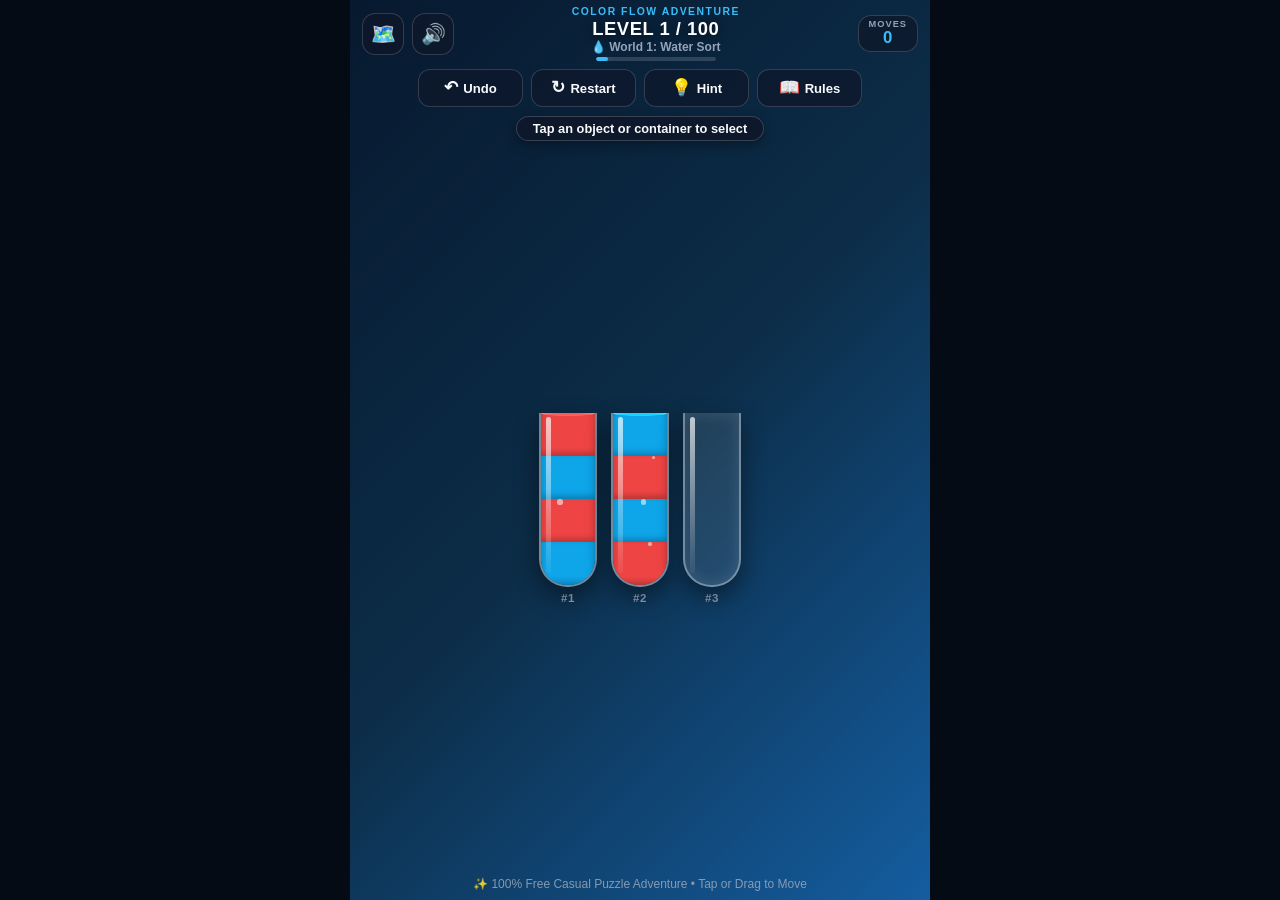
==== commit c073e8fb: "feat: rebrand to Color Flow Puzzle Adventure Expand application scope from Water Sort to a multi-mec" ====
--- a/index.html
+++ b/index.html
@@ -6,30 +6,34 @@
   <meta name="apple-mobile-web-app-capable" content="yes">
   <meta name="apple-mobile-web-app-status-bar-style" content="black-translucent">
   <meta name="theme-color" content="#07192f">
-  <title>Color Flow – Water Sort Puzzle</title>
+  <title>Color Flow Puzzle Adventure</title>
   <link rel="stylesheet" href="./style.css">
 </head>
 <body>
-  <!-- Confetti / Particles Layer -->
+  <!-- Canvas for Sparkles, Confetti, and World Celebrations -->
   <canvas id="fx-canvas"></canvas>
 
   <div id="game-app" class="game-container">
 
-    <!-- Top Status Header -->
+    <!-- Top Bar: Navigation, Level & World Metadata -->
     <header class="game-top-bar">
       <div class="top-bar-left">
-        <button id="btn-levels-modal" class="btn-ctrl" title="Select Level" data-action="open-levels">
+        <button id="btn-levels-modal" class="btn-ctrl" title="Select World & Level" data-action="open-levels">
           <span class="ctrl-icon">🗺️</span>
         </button>
-        <button id="btn-sound-toggle" class="btn-ctrl" title="Sound Toggle" data-action="toggle-sound">
+        <button id="btn-sound-toggle" class="btn-ctrl" title="Toggle Sound" data-action="toggle-sound">
           <span id="sound-icon" class="ctrl-icon">🔊</span>
         </button>
       </div>
 
       <div class="level-meta">
-        <h1 class="brand-title">COLOR FLOW</h1>
+        <div class="brand-tag">COLOR FLOW ADVENTURE</div>
         <div class="level-badge" id="hud-level-text">LEVEL 1 / 100</div>
-        <div class="world-tag" id="hud-world-text">💧 Clean Aqua</div>
+        <div class="world-tag" id="hud-world-text">💧 World 1: Water Sort</div>
+        <!-- World mini progress bar (1-10 within current world) -->
+        <div class="world-progress-bar">
+          <div class="world-progress-fill" id="hud-world-progress" style="width: 10%;"></div>
+        </div>
       </div>
 
       <div class="top-bar-right">
@@ -40,7 +44,7 @@
       </div>
     </header>
 
-    <!-- Quick Action Controls -->
+    <!-- Quick Action Controls (Undo, Restart, Hint, Rules) -->
     <div class="action-bar">
       <button id="btn-undo" class="btn-action" data-action="undo" title="Undo Move">
         <span class="act-icon">↶</span>
@@ -50,7 +54,11 @@
         <span class="act-icon">↻</span>
         <span class="act-text">Restart</span>
       </button>
-      <button id="btn-rules" class="btn-action" data-action="open-rules" title="Game Rules">
+      <button id="btn-hint" class="btn-action" data-action="hint" title="Show Hint">
+        <span class="act-icon">💡</span>
+        <span class="act-text">Hint</span>
+      </button>
+      <button id="btn-rules" class="btn-action" data-action="open-rules" title="World Rules">
         <span class="act-icon">📖</span>
         <span class="act-text">Rules</span>
       </button>
@@ -58,30 +66,30 @@
 
     <!-- Active Guidance Toast -->
     <div class="status-banner-wrap">
-      <div id="toast-message" class="toast-message">Tap a bottle to select it</div>
+      <div id="toast-message" class="toast-message">Tap an object or container to select</div>
     </div>
 
-    <!-- Main Game Board / Bottles Stage -->
+    <!-- Main Game Board / Stage (Dynamically Renders based on Current World) -->
     <main class="board-area" id="board-area">
-      <!-- Dynamic SVG Stream connecting source bottle to destination bottle during pouring -->
-      <svg id="pour-stream-svg" class="pour-stream-svg"></svg>
+      <!-- SVG dynamic overlay for connecting flow pipes, streams, and trajectory arcs -->
+      <svg id="stream-overlay-svg" class="stream-overlay-svg"></svg>
 
-      <!-- Bottles Container Grid -->
-      <div class="bottles-container" id="bottles-container">
-        <!-- Rendered by script.js -->
+      <!-- Primary Puzzle Containers Container -->
+      <div class="puzzle-stage" id="puzzle-stage">
+        <!-- Rendered dynamically by script.js based on current World mechanics -->
       </div>
     </main>
 
-    <!-- Bottom Hints / Footer -->
+    <!-- Bottom Footer Guidance -->
     <footer class="game-footer">
-      <span class="footer-tip">💧 Only same colors can pour on each other</span>
+      <span class="footer-tip" id="hud-footer-tip">✨ 100% Free Casual Puzzle Adventure • Tap or Drag to Move</span>
     </footer>
 
-    <!-- LEVEL COMPLETE MODAL -->
+    <!-- LEVEL VICTORY MODAL -->
     <div id="modal-victory" class="modal-overlay">
       <div class="modal-card victory-card">
         <div class="trophy-icon">🏆</div>
-        <h2 class="modal-title">LEVEL SOLVED!</h2>
+        <h2 class="modal-title">PUZZLE SOLVED!</h2>
         <div class="stars-row" id="victory-stars">
           <span>⭐</span>
           <span>⭐</span>
@@ -93,12 +101,12 @@
             <strong id="victory-level-num">1</strong>
           </div>
           <div class="stat-line">
-            <span>Moves Used:</span>
-            <strong id="victory-moves-num">12</strong>
+            <span>Moves:</span>
+            <strong id="victory-moves-num">8</strong>
           </div>
           <div class="stat-line">
             <span>World:</span>
-            <strong id="victory-world-name">Clean Aqua</strong>
+            <strong id="victory-world-name">Water Sort</strong>
           </div>
         </div>
         <div class="modal-buttons">
@@ -107,83 +115,76 @@
           </button>
           <div class="modal-sub-buttons">
             <button class="btn-sub-action" data-action="restart">↻ Replay</button>
-            <button class="btn-sub-action" data-action="open-levels">🗺️ Levels</button>
+            <button class="btn-sub-action" data-action="open-levels">🗺️ Worlds</button>
           </div>
         </div>
       </div>
     </div>
 
-    <!-- 100 LEVEL SELECT MODAL -->
+    <!-- WORLD UNLOCKED CELEBRATION MODAL (Every 10 Levels) -->
+    <div id="modal-world-unlock" class="modal-overlay">
+      <div class="modal-card world-unlock-card">
+        <div class="world-unlock-icon" id="unlock-world-icon">🔩</div>
+        <div class="world-unlock-badge">NEW PUZZLE MECHANIC UNLOCKED!</div>
+        <h2 class="modal-title" id="unlock-world-title">WORLD 2: SCREW & BOLT SORT</h2>
+        <p class="world-unlock-desc" id="unlock-world-desc">
+          Water is now replaced by mechanical colorful screws, bolts, and nuts! Twist, unscrew, and organize threaded hardware!
+        </p>
+        <button class="btn-main-action" id="btn-enter-new-world" data-action="next-level">
+          ENTER NEW WORLD ▶️
+        </button>
+      </div>
+    </div>
+
+    <!-- 100 LEVELS & WORLDS SELECTION MODAL -->
     <div id="modal-levels" class="modal-overlay">
       <div class="modal-card levels-card">
         <div class="modal-header">
-          <h3 class="modal-header-title">Select Level (1–100)</h3>
+          <h3 class="modal-header-title">Select World & Level (1–100+)</h3>
           <button class="btn-close-x" data-action="close-modal">✕</button>
         </div>
 
-        <!-- 20 World Tabs Scroller -->
+        <!-- 10 World Selection Tabs -->
         <div class="world-tabs-bar" id="world-tabs-bar">
-          <!-- Injected dynamically -->
+          <!-- Dynamically populated -->
         </div>
 
-        <!-- 100 Levels Grid -->
+        <!-- Scrollable Levels Grid -->
         <div class="levels-scroll-area" id="levels-scroll-area">
-          <!-- Injected dynamically -->
+          <!-- Dynamically populated -->
         </div>
       </div>
     </div>
 
-    <!-- HOW TO PLAY / RULES MODAL -->
+    <!-- RULES & WORLD INFO MODAL -->
     <div id="modal-rules" class="modal-overlay">
       <div class="modal-card rules-card">
         <div class="modal-header">
-          <h3 class="modal-header-title">📖 How To Play</h3>
+          <h3 class="modal-header-title" id="rules-modal-title">📖 World Rules</h3>
           <button class="btn-close-x" data-action="close-modal">✕</button>
         </div>
-        <div class="rules-content">
-          <div class="rule-box">
-            <span class="r-icon">🧪</span>
-            <div>
-              <strong>Objective:</strong>
-              <p>Sort all the colored water so each bottle has only 1 color!</p>
-            </div>
-          </div>
-          <div class="rule-box">
-            <span class="r-icon">👆</span>
-            <div>
-              <strong>Tap to Select:</strong>
-              <p>Tap a bottle to pick it up. It will lift up and glow.</p>
-            </div>
-          </div>
-          <div class="rule-box">
-            <span class="r-icon">💧</span>
-            <div>
-              <strong>Pouring Rule:</strong>
-              <p>You can only pour if the destination bottle is empty OR has the same top color, and has space.</p>
-            </div>
-          </div>
-          <div class="rule-box">
-            <span class="r-icon">↶</span>
-            <div>
-              <strong>Free Moves & Undo:</strong>
-              <p>No timers, no lives, no coins! Use Undo whenever you want.</p>
-            </div>
-          </div>
+        <div class="rules-content" id="rules-modal-content">
+          <!-- Dynamically rendered based on current world -->
         </div>
-        <button class="btn-main-action" data-action="close-modal">PLAY NOW!</button>
+        <button class="btn-main-action" data-action="close-modal">GOT IT, LET'S PLAY!</button>
       </div>
     </div>
 
-    <!-- LEVEL 100 GRAND MASTER MODAL -->
+    <!-- LEVEL 100 GRAND MASTER & ENDLESS UNLOCK MODAL -->
     <div id="modal-grand-master" class="modal-overlay">
       <div class="modal-card grand-card">
         <div class="crown-icon">👑</div>
         <h2 class="modal-title gold-title">100 LEVELS COMPLETE!</h2>
-        <div class="grand-badge">🏆 GRAND MASTER OF WATER SORT 🏆</div>
+        <div class="grand-badge">🏆 GRAND MASTER OF COLOR PUZZLES 🏆</div>
         <p class="grand-desc">
-          Astounding achievement! You solved all 100 water sort puzzles across all 20 unique worlds!
+          Magnificent! You mastered all 10 puzzle worlds—from Water and Screws to Balls, Pipes, Blocks, Magnets, and Gears!
         </p>
-        <button class="btn-main-action" data-action="open-levels">🗺️ BROWSE ALL LEVELS</button>
+        <div class="endless-unlocked-banner">
+          ✨ ENDLESS MODE UNLOCKED! (Level 101+) ✨
+        </div>
+        <button class="btn-main-action" data-action="start-endless">
+          PLAY ENDLESS PUZZLES ▶️
+        </button>
       </div>
     </div>
 
--- a/style.css
+++ b/style.css
@@ -1,5 +1,6 @@
-/* Color Flow – Water Sort Puzzle 
-   Modern, Highly Responsive, Pure Casual Puzzle Stylesheet */
+/* Color Flow Puzzle Adventure
+   Complete 10-World Multi-Mechanic Stylesheet
+   Mobile-First (100dvh/100dvw), Auto-Responsive & High Polish */
 
 :root {
   --bg-gradient: linear-gradient(135deg, #07192f 0%, #0c2d48 50%, #145da0 100%);
@@ -7,15 +8,14 @@
   --accent-glow: rgba(56, 189, 248, 0.45);
   --glass-bg: rgba(255, 255, 255, 0.1);
   --glass-border: rgba(255, 255, 255, 0.35);
-  --glass-highlight: rgba(255, 255, 255, 0.7);
   --text-main: #f8fafc;
   --text-muted: #94a3b8;
-  --card-bg: rgba(15, 23, 42, 0.92);
+  --card-bg: rgba(15, 23, 42, 0.94);
   --safe-top: env(safe-area-inset-top, 0px);
   --safe-bottom: env(safe-area-inset-bottom, 0px);
 }
 
-/* Global Reset & Strict Mobile Touch Constraints */
+/* Global Reset & Strict Mobile Constraints */
 * {
   box-sizing: border-box;
   margin: 0;
@@ -27,8 +27,10 @@
 }
 
 html, body {
-  width: 100%;
-  height: 100%;
+  width: 100vw;
+  width: 100dvw;
+  height: 100vh;
+  height: 100dvh;
   overflow: hidden;
   background-color: #050b14;
   color: var(--text-main);
@@ -36,7 +38,7 @@
   touch-action: manipulation;
 }
 
-/* Canvas Overlay for Celebrations */
+/* FX / Fireworks Canvas */
 #fx-canvas {
   position: fixed;
   inset: 0;
@@ -46,30 +48,31 @@
   z-index: 100;
 }
 
-/* Main App Wrapper */
+/* Fullscreen Responsive Game Container */
 .game-container {
   position: relative;
   width: 100%;
+  max-width: 580px;
   height: 100%;
-  max-width: 520px;
+  height: 100dvh;
   margin: 0 auto;
   display: flex;
   flex-direction: column;
   background: var(--bg-gradient);
   transition: background 0.7s cubic-bezier(0.4, 0, 0.2, 1);
-  padding: calc(var(--safe-top) + 8px) 12px calc(var(--safe-bottom) + 10px) 12px;
+  padding: calc(var(--safe-top) + 6px) 12px calc(var(--safe-bottom) + 8px) 12px;
   overflow: hidden;
 }
 
 /* ==========================================================================
-   TOP BAR & HEADER
+   TOP BAR & METADATA
    ========================================================================== */
 .game-top-bar {
   display: flex;
   align-items: center;
   justify-content: space-between;
   width: 100%;
-  padding-bottom: 6px;
+  padding-bottom: 4px;
   flex-shrink: 0;
 }
 
@@ -96,7 +99,7 @@
 
 .btn-ctrl:active {
   transform: scale(0.92);
-  background: rgba(255, 255, 255, 0.2);
+  background: rgba(56, 189, 248, 0.2);
 }
 
 .ctrl-icon {
@@ -105,86 +108,108 @@
 }
 
 .level-meta {
-  text-align: center;
-}
-
-.brand-title {
-  font-size: 0.72rem;
+  display: flex;
+  flex-direction: column;
+  align-items: center;
+  flex: 1;
+  padding: 0 8px;
+}
+
+.brand-tag {
+  font-size: 0.65rem;
   font-weight: 900;
-  letter-spacing: 2.5px;
+  letter-spacing: 1.5px;
   color: var(--accent-color);
-  opacity: 0.95;
-  text-shadow: 0 1px 4px rgba(0, 0, 0, 0.4);
+  text-transform: uppercase;
+  margin-bottom: 1px;
 }
 
 .level-badge {
-  font-size: 1.25rem;
+  font-size: 1.15rem;
   font-weight: 900;
   letter-spacing: 0.5px;
   color: #ffffff;
-  text-shadow: 0 2px 8px rgba(0, 0, 0, 0.6);
+  text-shadow: 0 2px 10px rgba(0, 0, 0, 0.6);
 }
 
 .world-tag {
-  font-size: 0.72rem;
+  font-size: 0.75rem;
   font-weight: 700;
-  color: #facc15;
-  background: rgba(15, 23, 42, 0.6);
-  padding: 1px 8px;
-  border-radius: 10px;
-  display: inline-block;
-  margin-top: 2px;
+  color: var(--text-muted);
+  display: flex;
+  align-items: center;
+  gap: 4px;
+}
+
+.world-progress-bar {
+  width: 120px;
+  height: 4px;
+  background: rgba(255, 255, 255, 0.15);
+  border-radius: 4px;
+  overflow: hidden;
+  margin-top: 3px;
+}
+
+.world-progress-fill {
+  height: 100%;
+  background: var(--accent-color);
+  border-radius: 4px;
+  transition: width 0.3s ease;
+  box-shadow: 0 0 8px var(--accent-glow);
 }
 
 .moves-badge {
+  display: flex;
+  flex-direction: column;
+  align-items: center;
+  justify-content: center;
   background: rgba(15, 23, 42, 0.75);
   border: 1.5px solid rgba(255, 255, 255, 0.16);
-  border-radius: 14px;
-  padding: 4px 10px;
-  display: flex;
-  flex-direction: column;
-  align-items: center;
+  border-radius: 13px;
+  padding: 3px 10px;
   min-width: 58px;
 }
 
 .moves-label {
   font-size: 0.58rem;
   font-weight: 800;
+  letter-spacing: 1px;
   color: var(--text-muted);
-  letter-spacing: 0.5px;
 }
 
 .moves-count {
-  font-size: 1.15rem;
+  font-size: 1.05rem;
   font-weight: 900;
-  color: #ffffff;
+  color: var(--accent-color);
   line-height: 1.1;
 }
 
 /* ==========================================================================
-   QUICK ACTION CONTROLS (UNDO, RESTART, RULES)
+   ACTION CONTROLS BAR (UNDO, RESTART, HINT, RULES)
    ========================================================================== */
 .action-bar {
   display: flex;
-  justify-content: center;
-  gap: 10px;
-  margin: 4px 0 8px 0;
+  align-items: center;
+  justify-content: center;
+  gap: 8px;
+  width: 100%;
+  margin: 4px 0 6px 0;
   flex-shrink: 0;
 }
 
 .btn-action {
   flex: 1;
-  max-width: 120px;
+  max-width: 105px;
   height: 38px;
   border-radius: 12px;
-  background: rgba(15, 23, 42, 0.7);
+  background: rgba(15, 23, 42, 0.72);
   border: 1.5px solid rgba(255, 255, 255, 0.16);
   color: var(--text-main);
   display: flex;
   align-items: center;
   justify-content: center;
-  gap: 6px;
-  font-size: 0.86rem;
+  gap: 5px;
+  font-size: 0.82rem;
   font-weight: 800;
   cursor: pointer;
   touch-action: manipulation;
@@ -198,7 +223,8 @@
 }
 
 .act-icon {
-  font-size: 1.1rem;
+  font-size: 1.05rem;
+  line-height: 1;
 }
 
 /* Guidance Toast */
@@ -213,16 +239,17 @@
 
 .toast-message {
   display: inline-block;
-  padding: 5px 16px;
-  background: rgba(15, 23, 42, 0.8);
+  padding: 4px 16px;
+  background: rgba(15, 23, 42, 0.85);
   backdrop-filter: blur(8px);
-  border: 1px solid rgba(255, 255, 255, 0.15);
+  border: 1px solid rgba(255, 255, 255, 0.18);
   border-radius: 20px;
   font-size: 0.8rem;
   font-weight: 700;
   color: var(--text-main);
-  box-shadow: 0 4px 12px rgba(0, 0, 0, 0.3);
+  box-shadow: 0 4px 12px rgba(0, 0, 0, 0.35);
   transition: color 0.2s, border-color 0.2s;
+  text-align: center;
 }
 
 .toast-message.error {
@@ -231,6 +258,12 @@
   animation: shakeToast 0.35s ease-in-out;
 }
 
+.toast-message.hint {
+  color: #fde047;
+  border-color: #facc15;
+  box-shadow: 0 0 12px rgba(250, 204, 21, 0.4);
+}
+
 @keyframes shakeToast {
   0%, 100% { transform: translateX(0); }
   25% { transform: translateX(-4px); }
@@ -238,7 +271,7 @@
 }
 
 /* ==========================================================================
-   MAIN GAME BOARD & BOTTLES VIEWPORT
+   MAIN GAME BOARD & PUZZLE STAGE
    ========================================================================== */
 .board-area {
   flex: 1;
@@ -247,12 +280,13 @@
   align-items: center;
   justify-content: center;
   width: 100%;
-  min-height: 280px;
+  min-height: 260px;
   overflow: visible;
-}
-
-/* SVG Pipe Stream Overlay connecting bottle mouths during pour */
-.pour-stream-svg {
+  touch-action: none;
+}
+
+/* Dynamic SVG Stream / Trajectory Overlay */
+.stream-overlay-svg {
   position: absolute;
   inset: 0;
   width: 100%;
@@ -264,7 +298,7 @@
 .stream-path {
   fill: none;
   stroke-linecap: round;
-  filter: drop-shadow(0 2px 8px rgba(0, 0, 0, 0.5));
+  filter: drop-shadow(0 2px 8px rgba(0, 0, 0, 0.6));
   animation: streamDash 0.5s linear infinite;
 }
 
@@ -272,55 +306,69 @@
   to { stroke-dashoffset: -32; }
 }
 
-/* Bottles Grid Container */
-.bottles-container {
+/* Primary Puzzle Containers Grid */
+.puzzle-stage {
   display: flex;
   flex-wrap: wrap;
   align-items: center;
   justify-content: center;
-  gap: 22px 14px;
+  gap: 16px 14px;
   width: 100%;
   max-height: 100%;
   z-index: 10;
-}
-
-/* ==========================================================================
-   INDIVIDUAL GLASS BOTTLE
-   ========================================================================== */
-.bottle-node {
+  padding: 4px;
+}
+
+/* When board has 7-10 containers, adaptively scale gap */
+.puzzle-stage.dense {
+  gap: 12px 10px;
+}
+
+/* Flying projectile object during moves */
+.flying-projectile {
+  position: absolute;
+  pointer-events: none;
+  z-index: 80;
+  transition: transform 0.35s cubic-bezier(0.25, 1, 0.5, 1);
+  will-change: transform;
+}
+
+/* ==========================================================================
+   UNIVERSAL CONTAINER BASE
+   ========================================================================== */
+.slot-container {
   position: relative;
   display: flex;
   flex-direction: column;
   align-items: center;
   cursor: pointer;
   touch-action: manipulation;
-  transition: transform 0.3s cubic-bezier(0.34, 1.56, 0.64, 1), filter 0.25s;
+  transition: transform 0.26s cubic-bezier(0.34, 1.56, 0.64, 1), filter 0.25s;
   will-change: transform;
 }
 
-/* Number Label under the bottle */
-.bottle-label {
+.container-label {
   font-size: 0.72rem;
   font-weight: 800;
   color: var(--text-muted);
-  margin-top: 6px;
+  margin-top: 5px;
   letter-spacing: 0.5px;
   transition: color 0.2s;
 }
 
-/* Selected Bottle State: Lifts up and glows */
-.bottle-node.selected {
+/* Selected state: lifts and glows */
+.slot-container.selected {
   transform: translateY(-24px);
   filter: drop-shadow(0 14px 22px var(--accent-glow));
 }
 
-.bottle-node.selected .bottle-label {
+.slot-container.selected .container-label {
   color: var(--accent-color);
   font-weight: 900;
 }
 
-/* Valid Target Destination: Soft green pulse */
-.bottle-node.valid-target {
+/* Valid Target: soft pulse glow */
+.slot-container.valid-target {
   animation: targetGlow 1.2s infinite alternate ease-in-out;
 }
 
@@ -329,8 +377,26 @@
   100% { filter: drop-shadow(0 0 16px rgba(16, 185, 129, 0.9)); }
 }
 
-/* Invalid Target Click Shake */
-.bottle-node.shake-invalid {
+/* Hint highlight */
+.slot-container.hint-source {
+  animation: hintSourcePulse 0.9s infinite alternate;
+}
+.slot-container.hint-dest {
+  animation: hintDestPulse 0.9s infinite alternate;
+}
+
+@keyframes hintSourcePulse {
+  0% { filter: drop-shadow(0 0 4px #eab308); }
+  100% { filter: drop-shadow(0 0 18px #facc15); transform: translateY(-12px); }
+}
+
+@keyframes hintDestPulse {
+  0% { filter: drop-shadow(0 0 4px #10b981); }
+  100% { filter: drop-shadow(0 0 18px #34d399); }
+}
+
+/* Invalid move shake */
+.slot-container.shake-invalid {
   animation: shakeInvalid 0.4s ease-in-out;
 }
 
@@ -340,129 +406,23 @@
   40%, 80% { transform: translateX(8px); }
 }
 
-/* Pouring Tilt States */
-.bottle-node.tilting-left {
+/* Tilting transforms for liquid pours */
+.slot-container.tilting-left {
   transform: translateY(-26px) rotate(-42deg);
   transform-origin: top left;
 }
 
-.bottle-node.tilting-right {
+.slot-container.tilting-right {
   transform: translateY(-26px) rotate(42deg);
   transform-origin: top right;
 }
 
-/* Completed Bottle Sealed Golden Glow */
-.bottle-node.completed .bottle-glass {
-  border-color: #facc15;
-  box-shadow: 0 0 18px rgba(250, 204, 21, 0.5), inset 0 0 12px rgba(250, 204, 21, 0.35);
-}
-
-.bottle-node.completed .bottle-cap {
-  background: linear-gradient(180deg, #facc15, #ca8a04);
-  border: 1px solid #fef08a;
-  transform: translateY(0);
-}
-
-/* Bottle Cap / Stopper */
-.bottle-cap {
-  width: 34px;
-  height: 10px;
-  background: linear-gradient(180deg, #d97706, #92400e);
-  border-radius: 4px 4px 1px 1px;
-  margin-bottom: -2px;
-  z-index: 5;
-  box-shadow: 0 2px 4px rgba(0, 0, 0, 0.4);
-  transition: transform 0.3s ease, background 0.3s;
-}
-
-.bottle-node.selected .bottle-cap {
-  transform: translateY(-9px);
-}
-
-/* Glass Tube Vessel */
-.bottle-glass {
-  position: relative;
-  width: 60px;
-  height: 176px;
-  background: var(--glass-bg);
-  backdrop-filter: blur(6px);
-  border: 2.5px solid var(--glass-border);
-  border-top: none;
-  border-radius: 0 0 28px 28px;
-  overflow: hidden;
-  display: flex;
-  flex-direction: column-reverse;
-  box-shadow: inset 0 0 16px rgba(255, 255, 255, 0.12), 0 10px 26px rgba(0, 0, 0, 0.45);
-  transition: border-color 0.3s, box-shadow 0.3s;
-}
-
-/* Glass Mouth Lip */
-.bottle-glass::before {
-  content: "";
-  position: absolute;
-  top: 0;
-  left: -2px;
-  right: -2px;
-  height: 6px;
-  background: rgba(255, 255, 255, 0.3);
-  border-radius: 4px;
-}
-
-/* Vertical Specular Glass Highlight Glare */
-.bottle-glass::after {
-  content: "";
-  position: absolute;
-  top: 4px;
-  left: 6px;
-  width: 6px;
-  height: calc(100% - 18px);
-  background: linear-gradient(180deg, rgba(255, 255, 255, 0.65), rgba(255, 255, 255, 0.05));
-  border-radius: 4px;
-  pointer-events: none;
-  z-index: 20;
-}
-
-/* Liquid Layer Segment */
-.liquid-layer {
-  width: 100%;
-  height: 25%;
-  position: relative;
-  box-shadow: inset 0 -3px 6px rgba(0, 0, 0, 0.25);
-  transition: height 0.38s cubic-bezier(0.4, 0, 0.2, 1);
-  overflow: hidden;
-}
-
-/* Meniscus Curve on the topmost liquid layer */
-.liquid-layer.top-layer::before {
-  content: "";
-  position: absolute;
-  top: -3px;
-  left: 0;
-  width: 100%;
-  height: 6px;
-  background: inherit;
-  filter: brightness(1.22);
-  border-radius: 50%;
-  box-shadow: inset 0 1px 3px rgba(255, 255, 255, 0.4);
-  z-index: 10;
-}
-
-/* Floating Bubbles */
-.bubble-dot {
-  position: absolute;
-  background: rgba(255, 255, 255, 0.5);
-  border-radius: 50%;
-  pointer-events: none;
-  animation: floatBubble 2.2s infinite ease-in;
-}
-
-@keyframes floatBubble {
-  0% { transform: translateY(0) scale(0.6); opacity: 0; }
-  50% { opacity: 0.85; }
-  100% { transform: translateY(-28px) scale(1.1); opacity: 0; }
-}
-
-/* Completed Bottle Trophy / Star Flare */
+/* Completed celebration badge */
+.slot-container.completed .vessel-shell {
+  border-color: #facc15 !important;
+  box-shadow: 0 0 20px rgba(250, 204, 21, 0.55), inset 0 0 12px rgba(250, 204, 21, 0.35) !important;
+}
+
 .complete-star {
   position: absolute;
   top: 42%;
@@ -482,7 +442,365 @@
   100% { transform: translate(-50%, -50%) scale(1); opacity: 1; }
 }
 
-/* Footer */
+/* Base Vessel Shell Size */
+.vessel-shell {
+  position: relative;
+  width: 58px;
+  height: 174px;
+  overflow: hidden;
+  display: flex;
+  flex-direction: column-reverse;
+  transition: border-color 0.3s, box-shadow 0.3s;
+}
+
+/* ==========================================================================
+   WORLD 1: WATER SORT (CLASSIC GLASS BOTTLE)
+   ========================================================================== */
+.vessel-water-bottle {
+  background: rgba(255, 255, 255, 0.09);
+  backdrop-filter: blur(6px);
+  border: 2.5px solid rgba(255, 255, 255, 0.38);
+  border-top: none;
+  border-radius: 0 0 28px 28px;
+  box-shadow: inset 0 0 16px rgba(255, 255, 255, 0.12), 0 10px 24px rgba(0, 0, 0, 0.45);
+}
+
+.vessel-water-bottle::after {
+  content: "";
+  position: absolute;
+  top: 4px;
+  left: 5px;
+  width: 5px;
+  height: calc(100% - 16px);
+  background: linear-gradient(180deg, rgba(255, 255, 255, 0.7), rgba(255, 255, 255, 0.05));
+  border-radius: 3px;
+  pointer-events: none;
+  z-index: 20;
+}
+
+.liquid-layer {
+  width: 100%;
+  height: 25%;
+  position: relative;
+  box-shadow: inset 0 -3px 6px rgba(0, 0, 0, 0.25);
+  transition: height 0.35s cubic-bezier(0.4, 0, 0.2, 1);
+  overflow: hidden;
+}
+
+.liquid-layer.top-layer::before {
+  content: "";
+  position: absolute;
+  top: -3px;
+  left: 0;
+  width: 100%;
+  height: 6px;
+  background: inherit;
+  filter: brightness(1.25);
+  border-radius: 50%;
+  box-shadow: inset 0 1px 3px rgba(255, 255, 255, 0.4);
+  z-index: 10;
+}
+
+.bubble-dot {
+  position: absolute;
+  background: rgba(255, 255, 255, 0.55);
+  border-radius: 50%;
+  pointer-events: none;
+  animation: floatBubble 2.2s infinite ease-in;
+}
+
+@keyframes floatBubble {
+  0% { transform: translateY(0) scale(0.6); opacity: 0; }
+  50% { opacity: 0.85; }
+  100% { transform: translateY(-28px) scale(1.1); opacity: 0; }
+}
+
+/* ==========================================================================
+   WORLD 2: SCREW & BOLT SORT
+   ========================================================================== */
+.vessel-screw-tray {
+  width: 62px;
+  height: 176px;
+  background: linear-gradient(180deg, #1f2937 0%, #111827 100%);
+  border: 2.5px solid #4b5563;
+  border-radius: 12px;
+  box-shadow: inset 0 0 14px rgba(0, 0, 0, 0.8), 0 8px 20px rgba(0, 0, 0, 0.5);
+  padding: 4px;
+  gap: 3px;
+}
+
+.screw-item {
+  width: 100%;
+  height: 38px;
+  border-radius: 8px;
+  display: flex;
+  align-items: center;
+  justify-content: space-around;
+  padding: 0 6px;
+  box-shadow: 0 4px 8px rgba(0, 0, 0, 0.4), inset 0 1px 2px rgba(255, 255, 255, 0.4);
+  position: relative;
+  transition: transform 0.25s ease;
+}
+
+.screw-glyph {
+  font-size: 1.45rem;
+  filter: drop-shadow(0 2px 4px rgba(0, 0, 0, 0.45));
+}
+
+.screw-threads {
+  width: 14px;
+  height: 16px;
+  border-left: 2px dashed rgba(255, 255, 255, 0.5);
+  border-right: 2px dashed rgba(0, 0, 0, 0.4);
+}
+
+/* ==========================================================================
+   WORLD 3: COLOR BALL SORT (GLASS TEST TUBE & BOUNCY SPHERES)
+   ========================================================================== */
+.vessel-ball-tube {
+  width: 58px;
+  height: 176px;
+  background: rgba(255, 255, 255, 0.08);
+  border: 2.5px solid rgba(255, 255, 255, 0.4);
+  border-top: none;
+  border-radius: 0 0 28px 28px;
+  align-items: center;
+  padding: 4px 0 6px 0;
+  gap: 2px;
+}
+
+.ball-item {
+  width: 42px;
+  height: 42px;
+  border-radius: 50%;
+  position: relative;
+  box-shadow: inset -4px -4px 8px rgba(0, 0, 0, 0.5), inset 3px 3px 6px rgba(255, 255, 255, 0.65), 0 4px 10px rgba(0, 0, 0, 0.35);
+  transition: transform 0.25s cubic-bezier(0.34, 1.56, 0.64, 1);
+}
+
+/* Specular reflection on ball */
+.ball-item::after {
+  content: "";
+  position: absolute;
+  top: 6px;
+  left: 8px;
+  width: 10px;
+  height: 6px;
+  border-radius: 50%;
+  background: rgba(255, 255, 255, 0.75);
+  transform: rotate(-35deg);
+}
+
+/* ==========================================================================
+   WORLD 4: CRYSTAL GEM & SAND SORT (FACETED VIALS & GEMS)
+   ========================================================================== */
+.vessel-gem-jar {
+  width: 60px;
+  height: 176px;
+  background: linear-gradient(180deg, rgba(30, 27, 75, 0.5), rgba(49, 46, 129, 0.4));
+  border: 2px solid #818cf8;
+  border-radius: 14px;
+  box-shadow: inset 0 0 16px rgba(129, 140, 248, 0.3), 0 8px 22px rgba(0, 0, 0, 0.5);
+  padding: 4px;
+  gap: 3px;
+  align-items: center;
+}
+
+.gem-item {
+  width: 100%;
+  height: 38px;
+  border-radius: 8px;
+  display: flex;
+  align-items: center;
+  justify-content: center;
+  gap: 6px;
+  box-shadow: inset -2px -2px 6px rgba(0, 0, 0, 0.4), inset 2px 2px 6px rgba(255, 255, 255, 0.6), 0 4px 8px rgba(0, 0, 0, 0.3);
+  font-size: 1.4rem;
+}
+
+.gem-sparkle {
+  animation: gemGlint 1.8s infinite alternate ease-in-out;
+}
+
+@keyframes gemGlint {
+  0% { transform: scale(0.9); opacity: 0.8; }
+  100% { transform: scale(1.15); opacity: 1; }
+}
+
+/* ==========================================================================
+   WORLD 5: SWEET CANDY & DONUT SORT (PASTRY JARS & DONUTS)
+   ========================================================================== */
+.vessel-sweet-jar {
+  width: 62px;
+  height: 176px;
+  background: linear-gradient(180deg, rgba(74, 4, 78, 0.3), rgba(112, 26, 117, 0.25));
+  border: 2.5px solid #f472b6;
+  border-radius: 16px;
+  box-shadow: inset 0 0 14px rgba(244, 114, 182, 0.25), 0 8px 20px rgba(0, 0, 0, 0.45);
+  padding: 4px;
+  gap: 3px;
+  align-items: center;
+}
+
+.donut-item {
+  width: 100%;
+  height: 38px;
+  border-radius: 19px;
+  display: flex;
+  align-items: center;
+  justify-content: center;
+  gap: 6px;
+  box-shadow: inset -2px -2px 5px rgba(0, 0, 0, 0.35), inset 2px 2px 5px rgba(255, 255, 255, 0.55), 0 4px 8px rgba(0, 0, 0, 0.3);
+  font-size: 1.35rem;
+}
+
+/* ==========================================================================
+   WORLD 6: ALCHEMY POTION & MAGIC RUNES (ALCHEMIST FLASKS)
+   ========================================================================== */
+.vessel-potion-flask {
+  width: 62px;
+  height: 176px;
+  background: linear-gradient(180deg, rgba(46, 16, 101, 0.4), rgba(59, 7, 100, 0.35));
+  border: 2.5px solid #c084fc;
+  border-radius: 0 0 24px 24px;
+  box-shadow: inset 0 0 16px rgba(192, 132, 252, 0.3), 0 10px 24px rgba(0, 0, 0, 0.5);
+  padding: 3px;
+  gap: 3px;
+}
+
+.potion-layer {
+  width: 100%;
+  height: 38px;
+  border-radius: 6px;
+  display: flex;
+  align-items: center;
+  justify-content: space-around;
+  padding: 0 6px;
+  box-shadow: inset 0 0 8px rgba(255, 255, 255, 0.4), 0 3px 6px rgba(0, 0, 0, 0.35);
+  font-size: 1.3rem;
+  position: relative;
+}
+
+.potion-aura {
+  animation: magicPulse 2s infinite alternate ease-in-out;
+}
+
+@keyframes magicPulse {
+  0% { filter: drop-shadow(0 0 2px rgba(255, 255, 255, 0.6)); }
+  100% { filter: drop-shadow(0 0 8px rgba(255, 255, 255, 0.9)); }
+}
+
+/* ==========================================================================
+   WORLD 7: CYBER NEON PLASMA CELLS (ENERGY CELLS)
+   ========================================================================== */
+.vessel-cyber-cell {
+  width: 62px;
+  height: 176px;
+  background: linear-gradient(180deg, #022c22 0%, #064e3b 100%);
+  border: 2.5px solid #10b981;
+  border-radius: 12px;
+  box-shadow: inset 0 0 18px rgba(16, 185, 129, 0.4), 0 0 16px rgba(16, 185, 129, 0.25);
+  padding: 4px;
+  gap: 3px;
+}
+
+.cyber-core {
+  width: 100%;
+  height: 38px;
+  border-radius: 6px;
+  display: flex;
+  align-items: center;
+  justify-content: space-around;
+  box-shadow: inset 0 0 10px rgba(255, 255, 255, 0.5), 0 2px 6px rgba(0, 0, 0, 0.5);
+  font-size: 1.35rem;
+  border: 1px solid rgba(255, 255, 255, 0.4);
+}
+
+/* ==========================================================================
+   WORLD 8: MECHANICAL GEARS & CLOCKWORK (STEAMPUNK PILLARS)
+   ========================================================================== */
+.vessel-gear-column {
+  width: 64px;
+  height: 176px;
+  background: linear-gradient(180deg, #292524 0%, #1c1917 100%);
+  border: 2.5px solid #d97706;
+  border-radius: 12px;
+  box-shadow: inset 0 0 14px rgba(0, 0, 0, 0.85), 0 8px 20px rgba(0, 0, 0, 0.5);
+  padding: 4px;
+  gap: 3px;
+  align-items: center;
+}
+
+.gear-cog-item {
+  width: 100%;
+  height: 38px;
+  border-radius: 8px;
+  display: flex;
+  align-items: center;
+  justify-content: center;
+  gap: 6px;
+  box-shadow: inset -2px -2px 4px rgba(0, 0, 0, 0.5), inset 2px 2px 4px rgba(255, 255, 255, 0.55), 0 3px 6px rgba(0, 0, 0, 0.4);
+  font-size: 1.45rem;
+}
+
+/* ==========================================================================
+   WORLD 9: COSMIC NEBULA & STAR CORES (ANTI-GRAV SPACE CAPSULES)
+   ========================================================================== */
+.vessel-cosmic-pod {
+  width: 62px;
+  height: 176px;
+  background: linear-gradient(180deg, #18181b 0%, #3b0764 100%);
+  border: 2.5px solid #a855f7;
+  border-radius: 20px;
+  box-shadow: inset 0 0 18px rgba(168, 85, 247, 0.4), 0 0 20px rgba(168, 85, 247, 0.3);
+  padding: 4px;
+  gap: 3px;
+  align-items: center;
+}
+
+.cosmic-orb {
+  width: 100%;
+  height: 38px;
+  border-radius: 19px;
+  display: flex;
+  align-items: center;
+  justify-content: center;
+  gap: 6px;
+  box-shadow: inset -3px -3px 6px rgba(0, 0, 0, 0.5), inset 2px 2px 6px rgba(255, 255, 255, 0.6), 0 4px 10px rgba(0, 0, 0, 0.4);
+  font-size: 1.35rem;
+}
+
+/* ==========================================================================
+   WORLD 10: GRAND MASTER HYBRID ADVENTURE (GILDED ROYAL CHALICES)
+   ========================================================================== */
+.vessel-master-relic {
+  width: 64px;
+  height: 176px;
+  background: linear-gradient(180deg, #311042 0%, #1e1b4b 100%);
+  border: 2.5px solid #facc15;
+  border-radius: 14px;
+  box-shadow: inset 0 0 20px rgba(250, 204, 21, 0.45), 0 0 24px rgba(250, 204, 21, 0.35);
+  padding: 4px;
+  gap: 3px;
+  align-items: center;
+}
+
+.relic-item {
+  width: 100%;
+  height: 38px;
+  border-radius: 8px;
+  display: flex;
+  align-items: center;
+  justify-content: center;
+  gap: 6px;
+  box-shadow: inset -2px -2px 5px rgba(0, 0, 0, 0.4), inset 2px 2px 5px rgba(255, 255, 255, 0.65), 0 4px 8px rgba(0, 0, 0, 0.4);
+  font-size: 1.45rem;
+  border: 1px solid rgba(255, 255, 255, 0.4);
+}
+
+/* ==========================================================================
+   FOOTER
+   ========================================================================== */
 .game-footer {
   width: 100%;
   text-align: center;
@@ -493,16 +811,16 @@
 .footer-tip {
   font-size: 0.75rem;
   color: var(--text-muted);
-  opacity: 0.85;
-}
-
-/* ==========================================================================
-   MODAL OVERLAYS (VICTORY, 100 LEVELS, HOW TO PLAY)
+  opacity: 0.9;
+}
+
+/* ==========================================================================
+   MODAL OVERLAYS (VICTORY, WORLD UNLOCK, 100 LEVELS, RULES)
    ========================================================================== */
 .modal-overlay {
   position: fixed;
   inset: 0;
-  background: rgba(0, 0, 0, 0.84);
+  background: rgba(0, 0, 0, 0.85);
   backdrop-filter: blur(8px);
   display: none;
   align-items: center;
@@ -517,7 +835,7 @@
 
 .modal-card {
   width: 100%;
-  max-width: 380px;
+  max-width: 400px;
   background: var(--card-bg);
   border: 1.5px solid rgba(255, 255, 255, 0.18);
   border-radius: 24px;
@@ -543,14 +861,14 @@
 }
 
 .modal-title {
-  font-size: 1.6rem;
+  font-size: 1.55rem;
   font-weight: 900;
   color: #ffffff;
 }
 
 .stars-row {
   font-size: 2.2rem;
-  margin: 10px 0;
+  margin: 8px 0;
   display: flex;
   justify-content: center;
   gap: 8px;
@@ -560,10 +878,10 @@
   background: rgba(30, 41, 59, 0.65);
   border-radius: 14px;
   padding: 12px 16px;
-  margin: 12px 0 16px 0;
+  margin: 10px 0 14px 0;
   display: flex;
   flex-direction: column;
-  gap: 8px;
+  gap: 7px;
 }
 
 .stat-line {
@@ -585,7 +903,7 @@
   border: none;
   background: linear-gradient(135deg, #0ea5e9, #0284c7);
   color: #ffffff;
-  font-size: 1.1rem;
+  font-size: 1.08rem;
   font-weight: 800;
   letter-spacing: 0.5px;
   cursor: pointer;
@@ -615,7 +933,42 @@
 }
 
 /* ==========================================================================
-   LEVELS MODAL (1 TO 100)
+   WORLD UNLOCKED CELEBRATION MODAL
+   ========================================================================== */
+.world-unlock-card {
+  border-color: #facc15;
+  background: linear-gradient(135deg, #1e1b4b 0%, #0f172a 100%);
+  box-shadow: 0 0 50px rgba(250, 204, 21, 0.4);
+}
+
+.world-unlock-icon {
+  font-size: 4rem;
+  margin-bottom: 4px;
+  animation: unlockBounce 1.5s infinite ease-in-out;
+}
+
+@keyframes unlockBounce {
+  0%, 100% { transform: translateY(0) scale(1); }
+  50% { transform: translateY(-10px) scale(1.1); }
+}
+
+.world-unlock-badge {
+  font-size: 0.78rem;
+  font-weight: 900;
+  color: #facc15;
+  letter-spacing: 1.5px;
+  margin-bottom: 6px;
+}
+
+.world-unlock-desc {
+  font-size: 0.88rem;
+  color: #e2e8f0;
+  line-height: 1.45;
+  margin: 10px 0 18px 0;
+}
+
+/* ==========================================================================
+   LEVELS & WORLDS SELECTOR MODAL
    ========================================================================== */
 .levels-card {
   max-height: 85vh;
@@ -642,6 +995,7 @@
   color: var(--text-muted);
   font-size: 1.3rem;
   cursor: pointer;
+  padding: 4px;
 }
 
 .world-tabs-bar {
@@ -784,7 +1138,9 @@
   color: #ffffff;
 }
 
-/* Grand Master Modal */
+/* ==========================================================================
+   GRAND MASTER MODAL & ENDLESS MODE
+   ========================================================================== */
 .grand-card {
   border-color: #facc15;
   background: linear-gradient(135deg, #1e1b4b 0%, #311042 100%);
@@ -818,5 +1174,16 @@
   font-size: 0.88rem;
   color: #e2e8f0;
   line-height: 1.4;
-  margin: 12px 0 18px 0;
-}
+  margin: 10px 0 14px 0;
+}
+
+.endless-unlocked-banner {
+  background: rgba(250, 204, 21, 0.2);
+  border: 1px dashed #facc15;
+  border-radius: 12px;
+  padding: 8px;
+  font-size: 0.85rem;
+  font-weight: 800;
+  color: #fef08a;
+  margin-bottom: 16px;
+}
